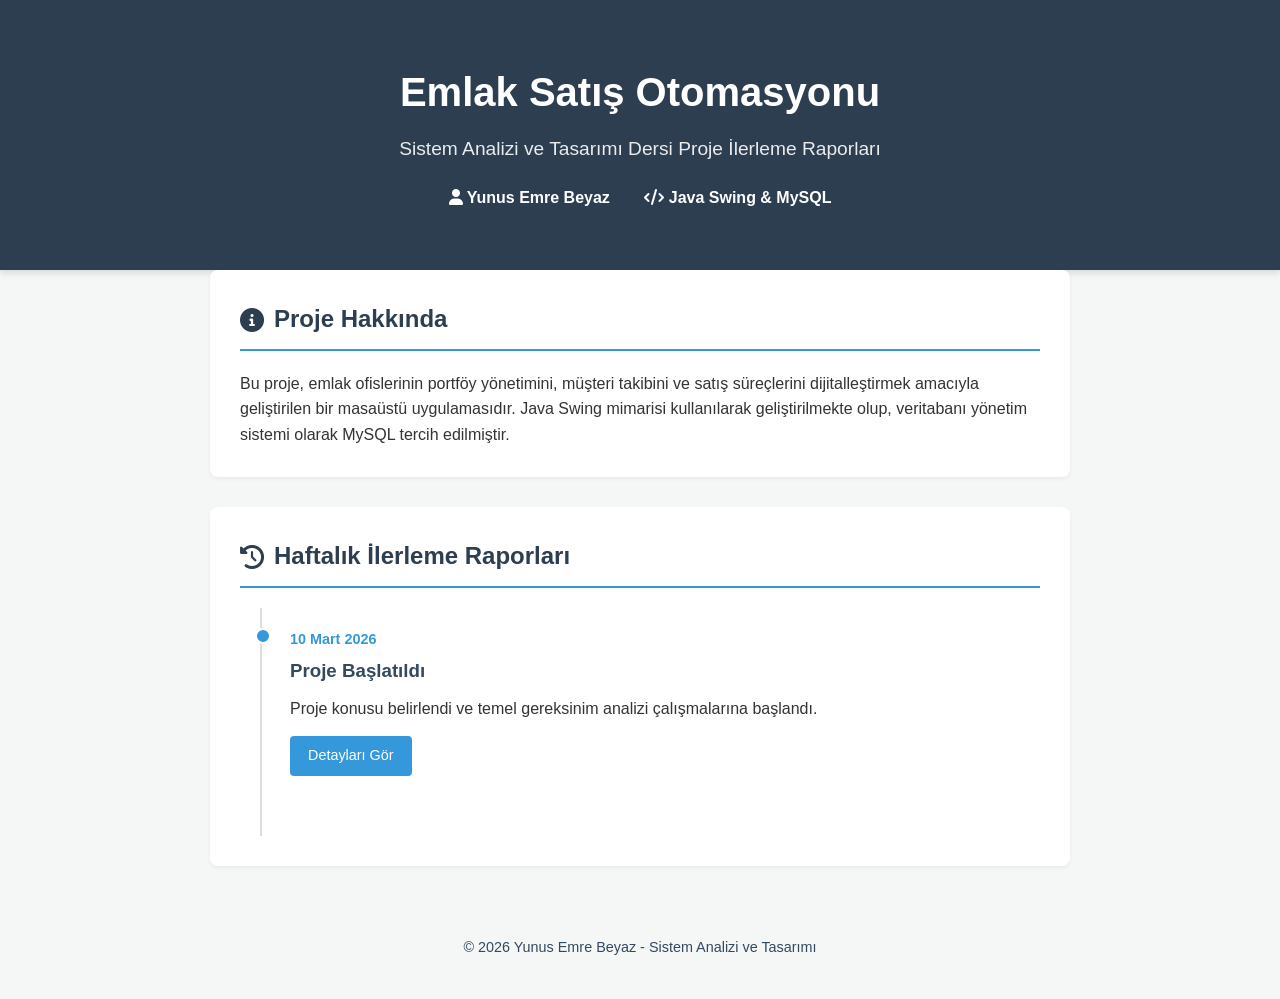
==== index.html @ 3cbbf018 "Add files via upload" ====
<!DOCTYPE html>
<html lang="tr">
<head>
    <meta charset="UTF-8">
    <meta name="viewport" content="width=device-width, initial-scale=1.0">
    <title>Yunus Emre Beyaz | Emlak Satış Otomasyonu Proje Günlüğü</title>
    <link rel="stylesheet" href="style.css">
    <link rel="stylesheet" href="https://cdnjs.cloudflare.com/ajax/libs/font-awesome/6.0.0/css/all.min.css">
</head>
<body>
    <header>
        <div class="container">
            <h1>Emlak Satış Otomasyonu</h1>
            <p class="subtitle">Sistem Analizi ve Tasarımı Dersi Proje İlerleme Raporları</p>
            <div class="student-info">
                <span><i class="fas fa-user"></i> Yunus Emre Beyaz</span>
                <span><i class="fas fa-code"></i> Java Swing & MySQL</span>
            </div>
        </div>
    </header>

    <main class="container">
        <section id="project-description">
            <h2><i class="fas fa-info-circle"></i> Proje Hakkında</h2>
            <p>Bu proje, emlak ofislerinin portföy yönetimini, müşteri takibini ve satış süreçlerini dijitalleştirmek amacıyla geliştirilen bir masaüstü uygulamasıdır. Java Swing mimarisi kullanılarak geliştirilmekte olup, veritabanı yönetim sistemi olarak MySQL tercih edilmiştir.</p>
        </section>

        <section id="reports-timeline">
            <h2><i class="fas fa-history"></i> Haftalık İlerleme Raporları</h2>
            <div class="timeline" id="report-list">
                <!-- Raporlar buraya eklenecek -->
                <div class="timeline-item">
                    <div class="timeline-date">10 Mart 2026</div>
                    <div class="timeline-content">
                        <h3>Proje Başlatıldı</h3>
                        <p>Proje konusu belirlendi ve temel gereksinim analizi çalışmalarına başlandı.</p>
                        <a href="reports/hafta-1.html" class="btn">Detayları Gör</a>
                    </div>
                </div>
            </div>
        </section>
    </main>

    <footer>
        <div class="container">
            <p>&copy; 2026 Yunus Emre Beyaz - Sistem Analizi ve Tasarımı</p>
        </div>
    </footer>
</body>
</html>
---- style.css ----
:root {
    --primary-color: #2c3e50;
    --secondary-color: #34495e;
    --accent-color: #3498db;
    --text-color: #333;
    --bg-color: #f4f7f6;
    --white: #ffffff;
    --border-color: #ddd;
}

* {
    margin: 0;
    padding: 0;
    box-sizing: border-box;
}

body {
    font-family: 'Segoe UI', Tahoma, Geneva, Verdana, sans-serif;
    background-color: var(--bg-color);
    color: var(--text-color);
    line-height: 1.6;
}

.container {
    max-width: 900px;
    margin: 0 auto;
    padding: 0 20px;
}

header {
    background: var(--primary-color);
    color: var(--white);
    padding: 60px 0;
    text-align: center;
    box-shadow: 0 4px 6px rgba(0,0,0,0.1);
}

header h1 {
    font-size: 2.5rem;
    margin-bottom: 10px;
}

.subtitle {
    font-size: 1.2rem;
    opacity: 0.9;
    margin-bottom: 20px;
}

.student-info {
    font-weight: bold;
}

.student-info span {
    margin: 0 15px;
    font-size: 1rem;
}

main {
    padding: 40px 0;
}

section {
    background: var(--white);
    padding: 30px;
    margin-bottom: 30px;
    border-radius: 8px;
    box-shadow: 0 2px 4px rgba(0,0,0,0.05);
}

h2 {
    color: var(--primary-color);
    border-bottom: 2px solid var(--accent-color);
    padding-bottom: 10px;
    margin-bottom: 20px;
    display: flex;
    align-items: center;
    gap: 10px;
}

/* Timeline Style */
.timeline {
    position: relative;
    padding: 20px 0;
}

.timeline::before {
    content: '';
    position: absolute;
    left: 20px;
    top: 0;
    bottom: 0;
    width: 2px;
    background: var(--border-color);
}

.timeline-item {
    position: relative;
    padding-left: 50px;
    margin-bottom: 40px;
}

.timeline-item::after {
    content: '';
    position: absolute;
    left: 15px;
    top: 0;
    width: 12px;
    height: 12px;
    border-radius: 50%;
    background: var(--accent-color);
    border: 2px solid var(--white);
}

.timeline-date {
    font-weight: bold;
    color: var(--accent-color);
    margin-bottom: 5px;
    font-size: 0.9rem;
}

.timeline-content h3 {
    margin-bottom: 10px;
    color: var(--secondary-color);
}

.btn {
    display: inline-block;
    background: var(--accent-color);
    color: var(--white);
    padding: 8px 18px;
    text-decoration: none;
    border-radius: 4px;
    margin-top: 15px;
    font-size: 0.9rem;
    transition: background 0.3s ease;
}

.btn:hover {
    background: #2980b9;
}

footer {
    text-align: center;
    padding: 40px 0;
    color: var(--secondary-color);
    font-size: 0.9rem;
}

/* Report Detail Styles */
.back-link {
    margin-bottom: 20px;
    display: inline-block;
}

article h1 {
    color: var(--primary-color);
    margin-bottom: 20px;
}

.report-meta {
    margin-bottom: 30px;
    color: #666;
    font-style: italic;
}
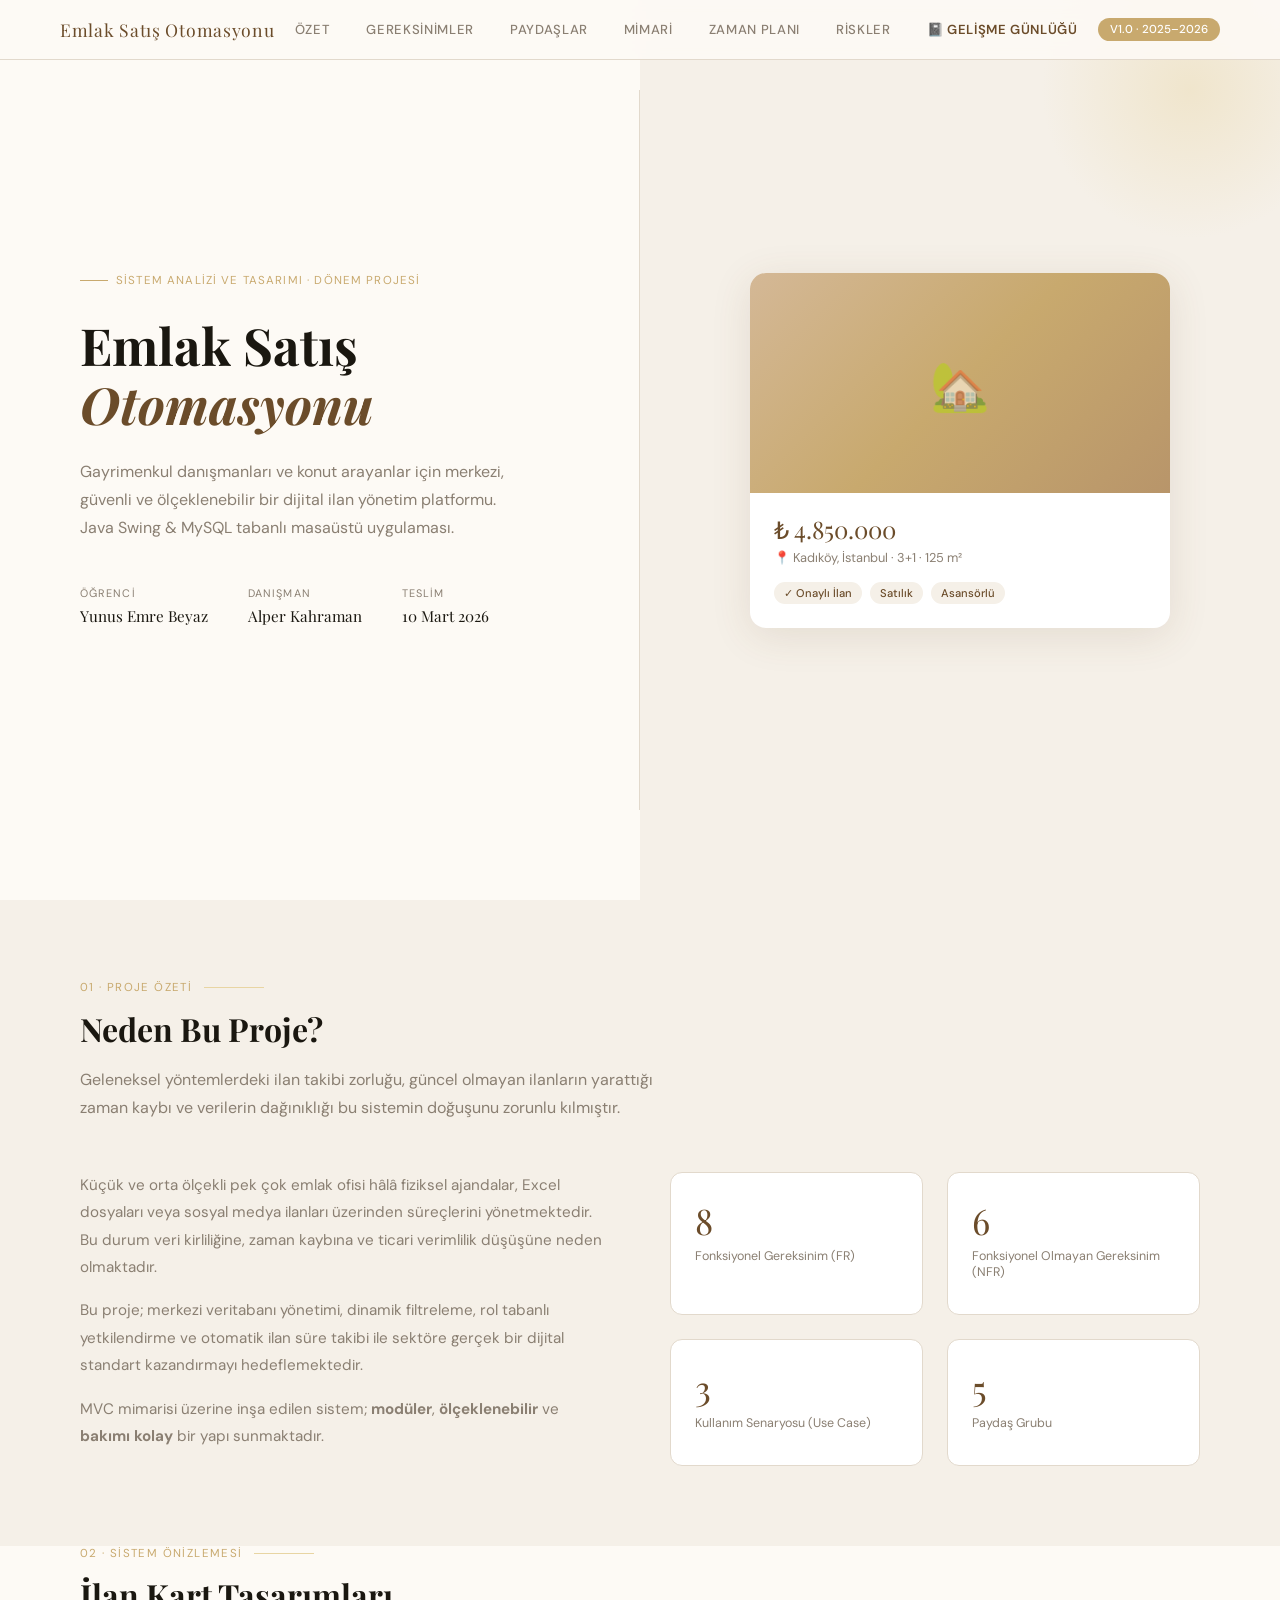
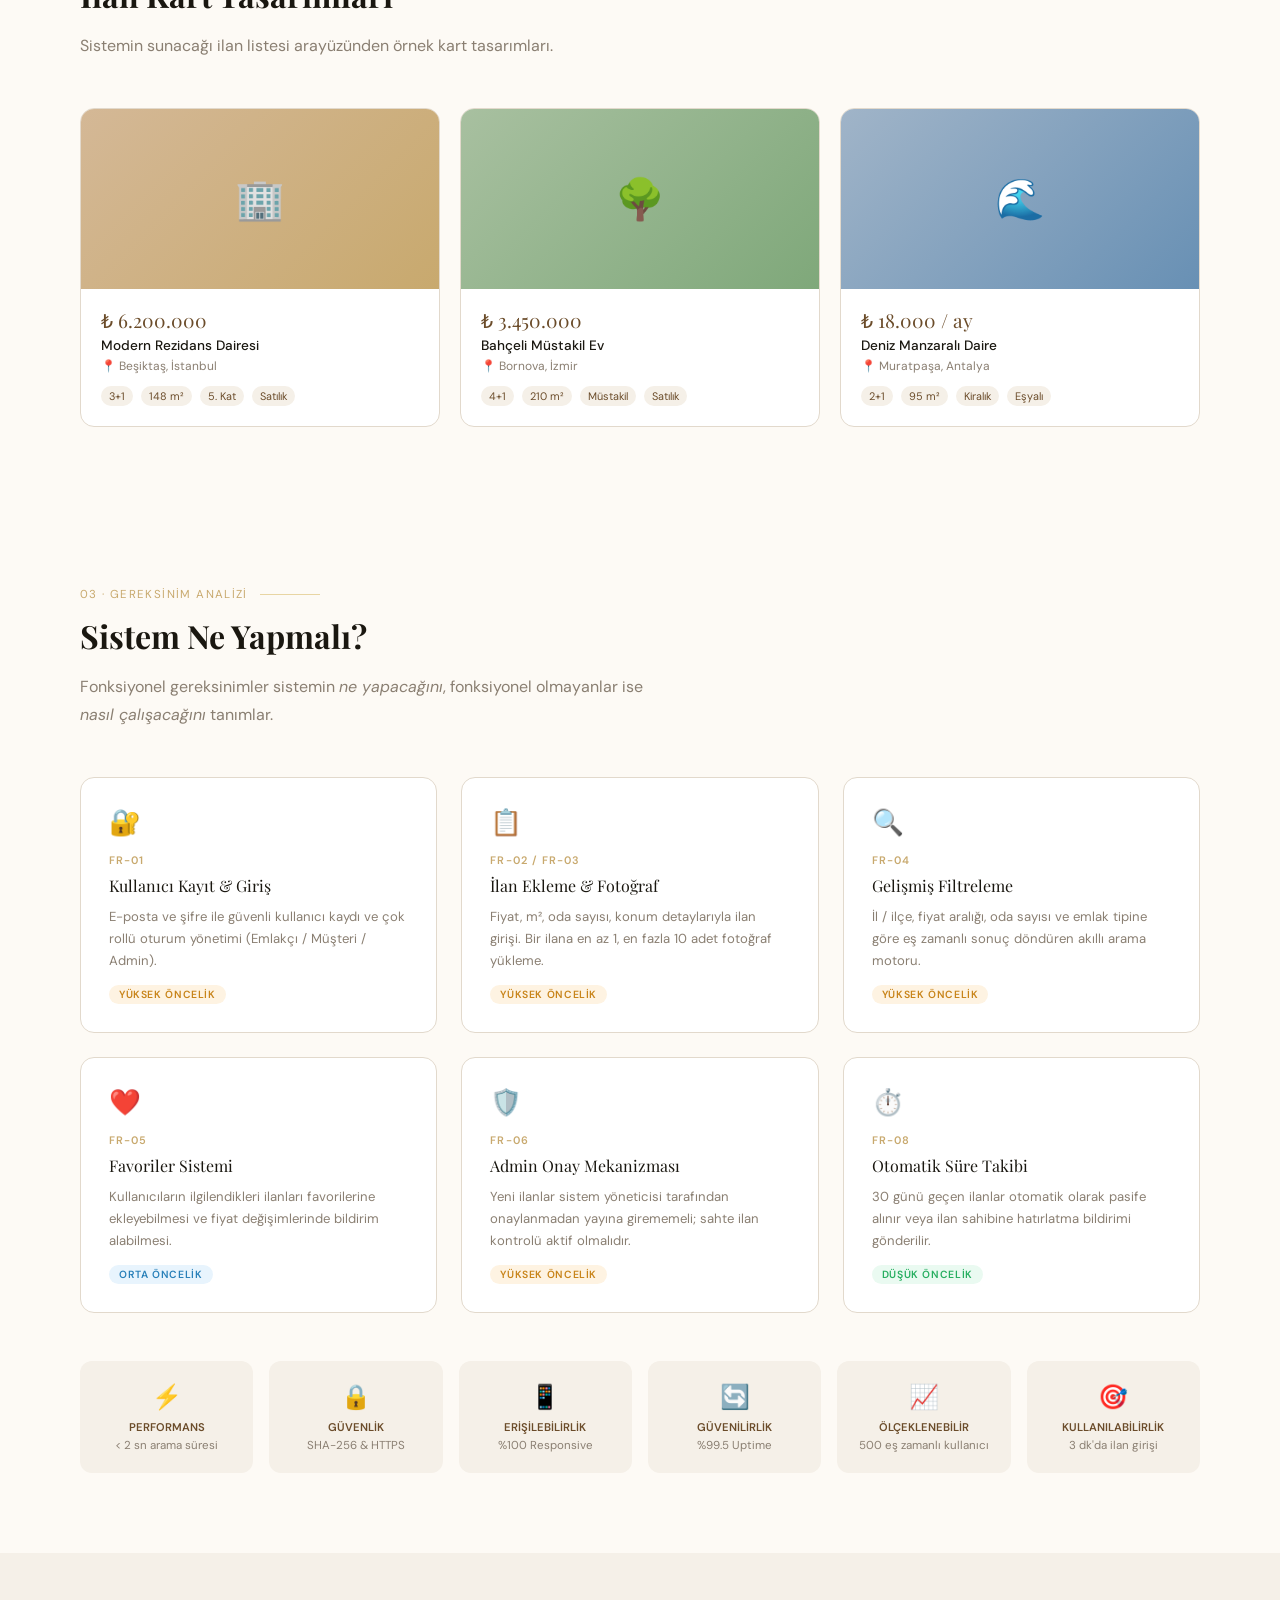
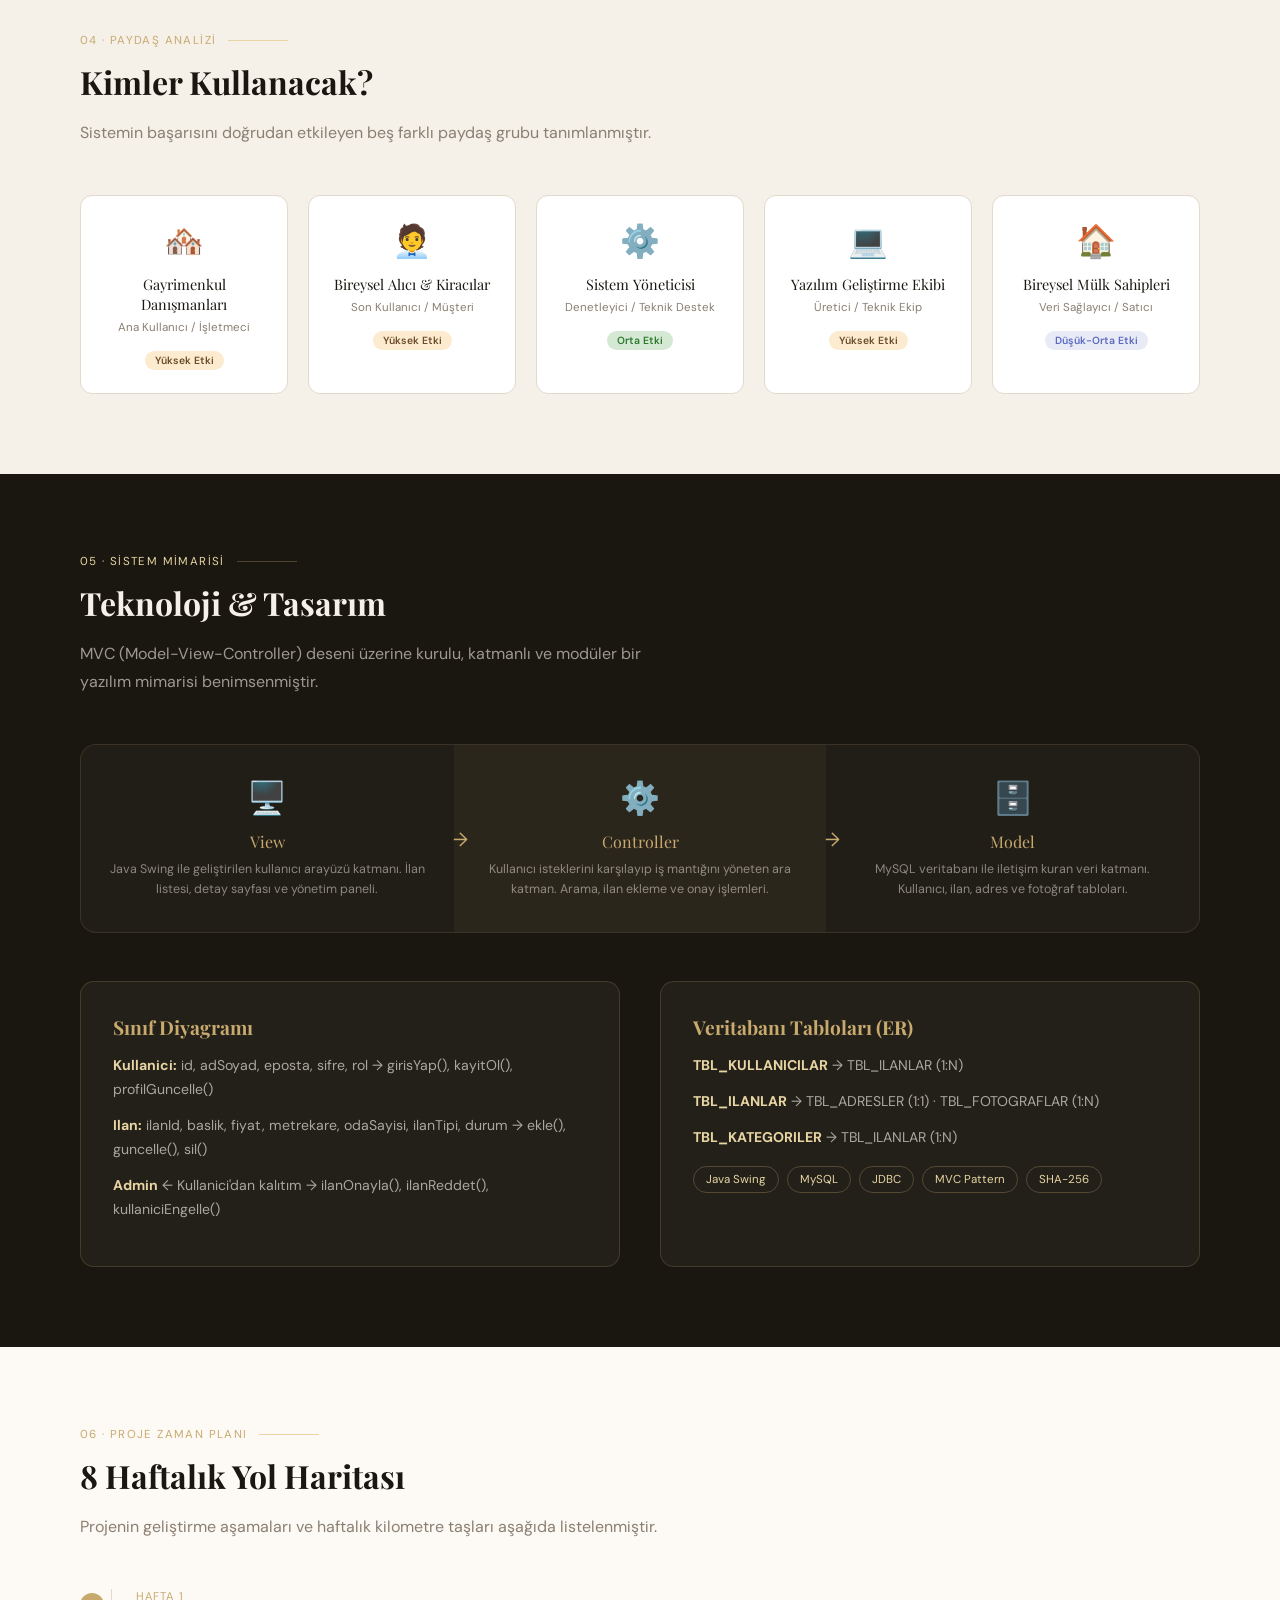
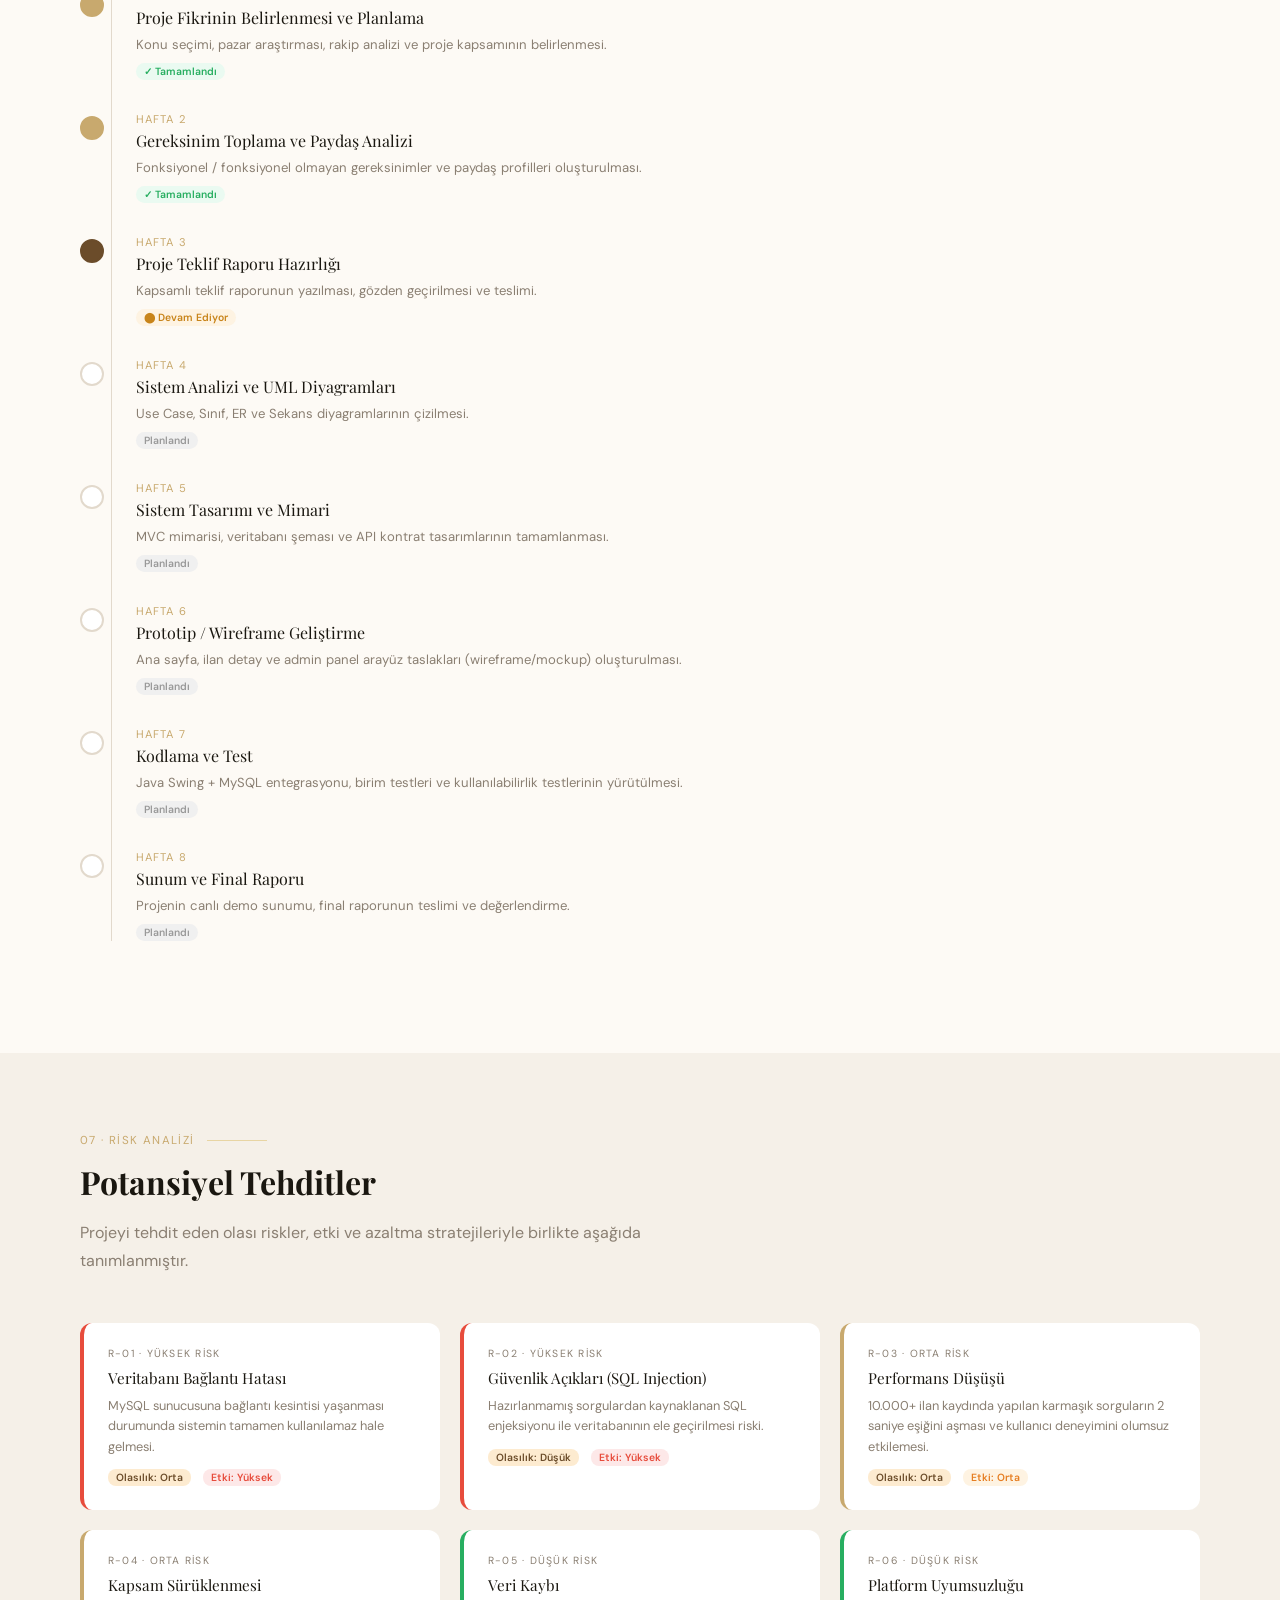
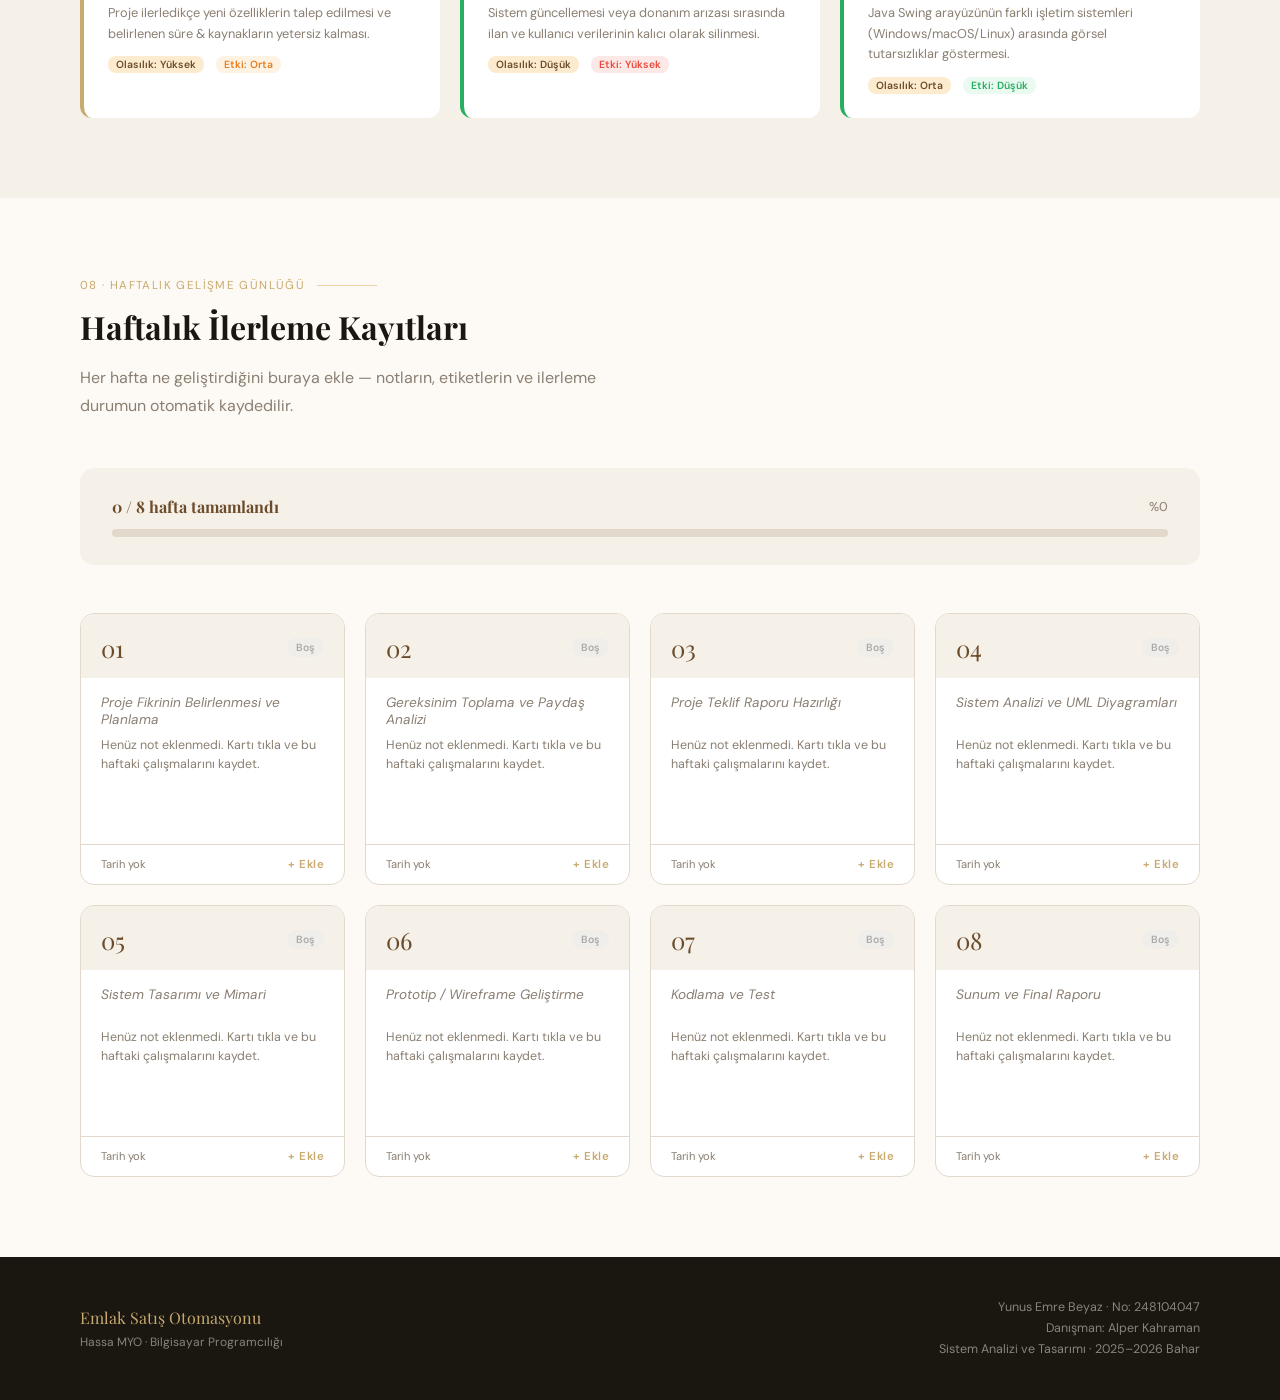
==== commit 21cc14cf: "Add files via upload" ====
--- a/index.html
+++ b/index.html
@@ -1,50 +1,1233 @@
-<!DOCTYPE html>
-<html lang="tr">
-<head>
-    <meta charset="UTF-8">
-    <meta name="viewport" content="width=device-width, initial-scale=1.0">
-    <title>Yunus Emre Beyaz | Emlak Satış Otomasyonu Proje Günlüğü</title>
-    <link rel="stylesheet" href="style.css">
-    <link rel="stylesheet" href="https://cdnjs.cloudflare.com/ajax/libs/font-awesome/6.0.0/css/all.min.css">
-</head>
-<body>
-    <header>
-        <div class="container">
-            <h1>Emlak Satış Otomasyonu</h1>
-            <p class="subtitle">Sistem Analizi ve Tasarımı Dersi Proje İlerleme Raporları</p>
-            <div class="student-info">
-                <span><i class="fas fa-user"></i> Yunus Emre Beyaz</span>
-                <span><i class="fas fa-code"></i> Java Swing & MySQL</span>
-            </div>
-        </div>
-    </header>
-
-    <main class="container">
-        <section id="project-description">
-            <h2><i class="fas fa-info-circle"></i> Proje Hakkında</h2>
-            <p>Bu proje, emlak ofislerinin portföy yönetimini, müşteri takibini ve satış süreçlerini dijitalleştirmek amacıyla geliştirilen bir masaüstü uygulamasıdır. Java Swing mimarisi kullanılarak geliştirilmekte olup, veritabanı yönetim sistemi olarak MySQL tercih edilmiştir.</p>
-        </section>
-
-        <section id="reports-timeline">
-            <h2><i class="fas fa-history"></i> Haftalık İlerleme Raporları</h2>
-            <div class="timeline" id="report-list">
-                <!-- Raporlar buraya eklenecek -->
-                <div class="timeline-item">
-                    <div class="timeline-date">10 Mart 2026</div>
-                    <div class="timeline-content">
-                        <h3>Proje Başlatıldı</h3>
-                        <p>Proje konusu belirlendi ve temel gereksinim analizi çalışmalarına başlandı.</p>
-                        <a href="reports/hafta-1.html" class="btn">Detayları Gör</a>
-                    </div>
-                </div>
-            </div>
-        </section>
-    </main>
-
-    <footer>
-        <div class="container">
-            <p>&copy; 2026 Yunus Emre Beyaz - Sistem Analizi ve Tasarımı</p>
-        </div>
-    </footer>
-</body>
-</html>
+<!DOCTYPE html>
+<html lang="tr">
+<head>
+  <meta charset="UTF-8">
+  <meta name="viewport" content="width=device-width, initial-scale=1.0">
+  <title>Emlak Satış Otomasyonu — Yunus Emre Beyaz</title>
+  <link href="https://fonts.googleapis.com/css2?family=Playfair+Display:wght@400;600;700&family=DM+Sans:wght@300;400;500&display=swap" rel="stylesheet">
+  <style>
+    :root {
+      --cream: #f5f0e8;
+      --warm-white: #fdfaf5;
+      --dark: #1a1710;
+      --brown: #6b4c2a;
+      --gold: #c8a96e;
+      --gold-light: #e8d5a3;
+      --muted: #8a7f72;
+      --card-bg: #ffffff;
+      --border: #e2d9cc;
+    }
+
+    * { margin: 0; padding: 0; box-sizing: border-box; }
+
+    html { scroll-behavior: smooth; }
+
+    body {
+      font-family: 'DM Sans', sans-serif;
+      background: var(--warm-white);
+      color: var(--dark);
+      overflow-x: hidden;
+    }
+
+    /* ── NAV ── */
+    nav {
+      position: fixed; top: 0; left: 0; right: 0; z-index: 100;
+      display: flex; align-items: center; justify-content: space-between;
+      padding: 18px 60px;
+      background: rgba(253,250,245,0.88);
+      backdrop-filter: blur(12px);
+      border-bottom: 1px solid var(--border);
+    }
+    .nav-brand { font-family: 'Playfair Display', serif; font-size: 1.1rem; color: var(--brown); letter-spacing: 0.04em; }
+    .nav-links { display: flex; gap: 36px; }
+    .nav-links a { text-decoration: none; font-size: 0.82rem; font-weight: 500; color: var(--muted); letter-spacing: 0.05em; text-transform: uppercase; transition: color 0.25s; }
+    .nav-links a:hover { color: var(--brown); }
+    .nav-links a.nav-active { color: var(--brown); }
+    .nav-badge { font-size: 0.72rem; background: var(--gold); color: #fff; padding: 4px 12px; border-radius: 20px; font-weight: 500; }
+
+    /* ── HERO ── */
+    .hero {
+      min-height: 100vh;
+      display: grid;
+      grid-template-columns: 1fr 1fr;
+      padding-top: 80px;
+    }
+    .hero-left {
+      display: flex; flex-direction: column; justify-content: center;
+      padding: 80px 60px 80px 80px;
+      position: relative;
+    }
+    .hero-left::after {
+      content: '';
+      position: absolute; right: 0; top: 10%; bottom: 10%;
+      width: 1px; background: var(--border);
+    }
+    .hero-tag {
+      display: inline-flex; align-items: center; gap: 8px;
+      font-size: 0.72rem; text-transform: uppercase; letter-spacing: 0.1em;
+      color: var(--gold); margin-bottom: 28px;
+    }
+    .hero-tag::before { content: ''; width: 28px; height: 1px; background: var(--gold); }
+    .hero-title {
+      font-family: 'Playfair Display', serif;
+      font-size: clamp(2.4rem, 4vw, 3.6rem);
+      font-weight: 700; line-height: 1.15;
+      color: var(--dark); margin-bottom: 24px;
+    }
+    .hero-title em { font-style: italic; color: var(--brown); }
+    .hero-desc { font-size: 1rem; line-height: 1.75; color: var(--muted); max-width: 440px; margin-bottom: 44px; }
+    .hero-meta { display: flex; gap: 40px; }
+    .meta-item label { font-size: 0.68rem; text-transform: uppercase; letter-spacing: 0.1em; color: var(--muted); display: block; margin-bottom: 6px; }
+    .meta-item span { font-family: 'Playfair Display', serif; font-size: 0.95rem; color: var(--dark); }
+
+    .hero-right {
+      background: var(--cream);
+      display: flex; flex-direction: column; justify-content: center; align-items: center;
+      padding: 60px;
+      position: relative;
+      overflow: hidden;
+    }
+    .hero-right::before {
+      content: '';
+      position: absolute; top: -60px; right: -60px;
+      width: 300px; height: 300px;
+      border-radius: 50%;
+      background: radial-gradient(circle, var(--gold-light) 0%, transparent 70%);
+      opacity: 0.4;
+    }
+
+    .hero-visual {
+      width: 100%; max-width: 420px;
+      background: var(--card-bg);
+      border-radius: 16px;
+      box-shadow: 0 8px 40px rgba(107,76,42,0.12);
+      overflow: hidden;
+      position: relative;
+    }
+    .visual-img {
+      width: 100%; height: 220px;
+      object-fit: cover;
+      display: block;
+    }
+    .visual-img-placeholder {
+      width: 100%; height: 220px;
+      background: linear-gradient(135deg, #d4b896 0%, #c8a96e 50%, #b8956a 100%);
+      display: flex; align-items: center; justify-content: center;
+      font-family: 'Playfair Display', serif;
+      font-size: 3rem; color: rgba(255,255,255,0.6);
+    }
+    .visual-body { padding: 20px 24px 24px; }
+    .visual-price { font-family: 'Playfair Display', serif; font-size: 1.5rem; color: var(--brown); margin-bottom: 4px; }
+    .visual-addr { font-size: 0.8rem; color: var(--muted); margin-bottom: 16px; }
+    .visual-tags { display: flex; gap: 8px; }
+    .vtag { font-size: 0.7rem; padding: 4px 10px; border-radius: 20px; background: var(--cream); color: var(--brown); font-weight: 500; }
+
+    /* ── SECTION LAYOUT ── */
+    section { padding: 80px 80px; }
+    .section-label {
+      font-size: 0.72rem; text-transform: uppercase; letter-spacing: 0.12em;
+      color: var(--gold); margin-bottom: 12px;
+      display: flex; align-items: center; gap: 12px;
+    }
+    .section-label::after { content: ''; flex: 1; max-width: 60px; height: 1px; background: var(--gold-light); }
+    .section-title { font-family: 'Playfair Display', serif; font-size: clamp(1.6rem, 2.5vw, 2.2rem); color: var(--dark); margin-bottom: 16px; }
+    .section-desc { color: var(--muted); line-height: 1.75; max-width: 580px; }
+
+    /* ── ABOUT / ÖZET ── */
+    #ozet { background: var(--cream); }
+    .ozet-grid { display: grid; grid-template-columns: 1fr 1fr; gap: 60px; margin-top: 50px; }
+    .ozet-text p { color: var(--muted); line-height: 1.8; font-size: 0.95rem; margin-bottom: 16px; }
+    .ozet-stats { display: grid; grid-template-columns: 1fr 1fr; gap: 24px; }
+    .stat-card {
+      background: var(--card-bg); border-radius: 12px; padding: 24px;
+      border: 1px solid var(--border);
+      transition: transform 0.25s, box-shadow 0.25s;
+    }
+    .stat-card:hover { transform: translateY(-3px); box-shadow: 0 10px 30px rgba(107,76,42,0.08); }
+    .stat-num { font-family: 'Playfair Display', serif; font-size: 2.2rem; color: var(--brown); margin-bottom: 4px; }
+    .stat-label { font-size: 0.78rem; color: var(--muted); }
+
+    /* ── GEREKSINIMLER ── */
+    #gereksinimler { background: var(--warm-white); }
+    .req-grid { display: grid; grid-template-columns: repeat(3, 1fr); gap: 24px; margin-top: 48px; }
+    .req-card {
+      border: 1px solid var(--border); border-radius: 14px; padding: 28px;
+      background: var(--card-bg);
+      transition: all 0.3s;
+      position: relative; overflow: hidden;
+    }
+    .req-card::before {
+      content: '';
+      position: absolute; top: 0; left: 0; right: 0; height: 3px;
+      background: linear-gradient(90deg, var(--gold), var(--gold-light));
+      transform: scaleX(0); transform-origin: left;
+      transition: transform 0.3s;
+    }
+    .req-card:hover::before { transform: scaleX(1); }
+    .req-card:hover { box-shadow: 0 12px 36px rgba(107,76,42,0.1); transform: translateY(-2px); }
+    .req-icon { font-size: 1.6rem; margin-bottom: 14px; }
+    .req-code { font-size: 0.68rem; color: var(--gold); letter-spacing: 0.1em; text-transform: uppercase; margin-bottom: 8px; font-weight: 600; }
+    .req-title { font-family: 'Playfair Display', serif; font-size: 1rem; color: var(--dark); margin-bottom: 10px; }
+    .req-desc { font-size: 0.82rem; color: var(--muted); line-height: 1.65; }
+    .req-priority {
+      display: inline-block; margin-top: 14px;
+      font-size: 0.65rem; padding: 3px 10px; border-radius: 20px;
+      font-weight: 600; text-transform: uppercase; letter-spacing: 0.06em;
+    }
+    .p-high { background: #fef3e2; color: #c8841a; }
+    .p-mid { background: #e8f4fd; color: #2980b9; }
+    .p-low { background: #eafaf1; color: #27ae60; }
+
+    /* ── PAYDAŞLAR ── */
+    #paydas { background: var(--cream); }
+    .paydas-grid { display: grid; grid-template-columns: repeat(5, 1fr); gap: 20px; margin-top: 48px; }
+    .paydas-card {
+      background: var(--card-bg); border-radius: 12px; padding: 24px 20px;
+      text-align: center; border: 1px solid var(--border);
+      transition: all 0.3s;
+    }
+    .paydas-card:hover { transform: translateY(-4px); box-shadow: 0 16px 40px rgba(107,76,42,0.1); }
+    .paydas-icon { font-size: 2rem; margin-bottom: 12px; display: block; }
+    .paydas-name { font-family: 'Playfair Display', serif; font-size: 0.9rem; color: var(--dark); margin-bottom: 6px; }
+    .paydas-role { font-size: 0.72rem; color: var(--muted); margin-bottom: 12px; line-height: 1.4; }
+    .etki { font-size: 0.65rem; font-weight: 600; padding: 3px 10px; border-radius: 12px; }
+    .etki-high { background: #fdebd0; color: var(--brown); }
+    .etki-mid { background: #d5e8d4; color: #2d7a2d; }
+    .etki-low { background: #e8eaf6; color: #5c6bc0; }
+
+    /* ── MİMARİ ── */
+    #mimari { background: var(--dark); color: var(--cream); }
+    #mimari .section-title { color: var(--cream); }
+    #mimari .section-desc { color: rgba(245,240,232,0.6); }
+    #mimari .section-label { color: var(--gold-light); }
+    #mimari .section-label::after { background: rgba(200,169,110,0.3); }
+
+    .arch-grid { display: grid; grid-template-columns: 1fr 1fr; gap: 40px; margin-top: 48px; }
+    .arch-card {
+      border: 1px solid rgba(200,169,110,0.2); border-radius: 14px; padding: 32px;
+      background: rgba(255,255,255,0.04);
+      transition: background 0.3s;
+    }
+    .arch-card:hover { background: rgba(200,169,110,0.06); }
+    .arch-card h3 { font-family: 'Playfair Display', serif; font-size: 1.2rem; color: var(--gold); margin-bottom: 14px; }
+    .arch-card p { color: rgba(245,240,232,0.65); font-size: 0.88rem; line-height: 1.7; margin-bottom: 12px; }
+    .tech-pills { display: flex; flex-wrap: wrap; gap: 8px; margin-top: 16px; }
+    .tech-pill { font-size: 0.72rem; padding: 5px 12px; border-radius: 20px; border: 1px solid rgba(200,169,110,0.3); color: var(--gold-light); }
+
+    .mvc-diagram {
+      margin-top: 48px; display: flex; align-items: stretch; gap: 0;
+      background: rgba(255,255,255,0.03); border-radius: 16px;
+      border: 1px solid rgba(200,169,110,0.15); overflow: hidden;
+    }
+    .mvc-layer { flex: 1; padding: 32px 24px; text-align: center; position: relative; }
+    .mvc-layer:not(:last-child)::after {
+      content: '→';
+      position: absolute; right: -14px; top: 50%; transform: translateY(-50%);
+      color: var(--gold); font-size: 1.2rem; z-index: 2;
+    }
+    .mvc-layer:nth-child(2) { background: rgba(200,169,110,0.06); }
+    .mvc-emoji { font-size: 2rem; margin-bottom: 12px; }
+    .mvc-name { font-family: 'Playfair Display', serif; font-size: 1rem; color: var(--gold); margin-bottom: 8px; }
+    .mvc-desc { font-size: 0.78rem; color: rgba(245,240,232,0.5); line-height: 1.6; }
+
+    /* ── ZAMAN PLANI ── */
+    #plan { background: var(--warm-white); }
+    .timeline-wrap { margin-top: 48px; position: relative; }
+    .timeline-wrap::before {
+      content: ''; position: absolute; left: 31px; top: 0; bottom: 0;
+      width: 1px; background: var(--border);
+    }
+    .tl-item { display: flex; gap: 32px; margin-bottom: 32px; align-items: flex-start; }
+    .tl-dot {
+      width: 24px; height: 24px; border-radius: 50%;
+      background: var(--card-bg); border: 2px solid var(--border);
+      flex-shrink: 0; margin-top: 4px; position: relative;
+      display: flex; align-items: center; justify-content: center;
+      transition: all 0.3s; cursor: default;
+    }
+    .tl-dot.done { background: var(--gold); border-color: var(--gold); }
+    .tl-dot.active { background: var(--brown); border-color: var(--brown); animation: pulse 2s infinite; }
+    @keyframes pulse { 0%,100% { box-shadow: 0 0 0 0 rgba(107,76,42,0.4); } 50% { box-shadow: 0 0 0 8px rgba(107,76,42,0); } }
+    .tl-content { flex: 1; }
+    .tl-week { font-size: 0.7rem; text-transform: uppercase; letter-spacing: 0.1em; color: var(--gold); margin-bottom: 4px; }
+    .tl-title { font-family: 'Playfair Display', serif; font-size: 1rem; color: var(--dark); margin-bottom: 6px; }
+    .tl-desc { font-size: 0.82rem; color: var(--muted); line-height: 1.6; }
+    .tl-badge { display: inline-block; font-size: 0.65rem; padding: 2px 8px; border-radius: 10px; margin-top: 8px; font-weight: 600; }
+    .badge-done { background: #eafaf1; color: #27ae60; }
+    .badge-active { background: #fef3e2; color: #c8841a; }
+    .badge-todo { background: #f0f0f0; color: #999; }
+
+    /* ── RİSK ── */
+    #risk { background: var(--cream); }
+    .risk-grid { display: grid; grid-template-columns: repeat(3, 1fr); gap: 20px; margin-top: 48px; }
+    .risk-card {
+      background: var(--card-bg); border-radius: 12px; padding: 24px;
+      border-left: 4px solid var(--border); transition: all 0.3s;
+    }
+    .risk-card.high { border-left-color: #e74c3c; }
+    .risk-card.mid { border-left-color: var(--gold); }
+    .risk-card.low { border-left-color: #27ae60; }
+    .risk-card:hover { box-shadow: 0 8px 24px rgba(0,0,0,0.07); transform: translateX(3px); }
+    .risk-id { font-size: 0.65rem; text-transform: uppercase; letter-spacing: 0.12em; color: var(--muted); margin-bottom: 8px; }
+    .risk-title { font-family: 'Playfair Display', serif; font-size: 0.95rem; color: var(--dark); margin-bottom: 8px; }
+    .risk-desc { font-size: 0.8rem; color: var(--muted); line-height: 1.6; margin-bottom: 12px; }
+    .risk-meta { display: flex; gap: 12px; }
+    .risk-tag { font-size: 0.65rem; padding: 2px 8px; border-radius: 8px; font-weight: 600; }
+    .risk-olasil { background: #fdebd0; color: var(--brown); }
+    .risk-etki-h { background: #fde8e8; color: #e74c3c; }
+    .risk-etki-m { background: #fef3e2; color: #e67e22; }
+    .risk-etki-l { background: #eafaf1; color: #27ae60; }
+
+    /* ── FOOTER ── */
+    footer {
+      background: var(--dark); color: rgba(245,240,232,0.5);
+      padding: 40px 80px; display: flex; justify-content: space-between; align-items: center;
+    }
+    .footer-brand { font-family: 'Playfair Display', serif; font-size: 1rem; color: var(--gold); }
+    .footer-info { font-size: 0.78rem; text-align: right; line-height: 1.7; }
+
+    /* ── SCROLL ANIMATION ── */
+    .fade-in { opacity: 0; transform: translateY(24px); transition: opacity 0.6s ease, transform 0.6s ease; }
+    .fade-in.visible { opacity: 1; transform: translateY(0); }
+
+    /* ── PROPERTY CARDS (decorative) ── */
+    .prop-gallery { display: grid; grid-template-columns: repeat(3, 1fr); gap: 20px; margin-top: 48px; }
+    .prop-card {
+      border-radius: 14px; overflow: hidden; border: 1px solid var(--border);
+      background: var(--card-bg); transition: all 0.3s;
+    }
+    .prop-card:hover { transform: translateY(-6px); box-shadow: 0 20px 50px rgba(107,76,42,0.13); }
+    .prop-img {
+      height: 180px; width: 100%;
+      object-fit: cover; display: block;
+    }
+    .prop-img-placeholder {
+      height: 180px;
+      display: flex; align-items: center; justify-content: center;
+      font-size: 2.5rem;
+    }
+    .prop-body { padding: 18px 20px 20px; }
+    .prop-price { font-family: 'Playfair Display', serif; font-size: 1.2rem; color: var(--brown); margin-bottom: 4px; }
+    .prop-title { font-size: 0.85rem; color: var(--dark); font-weight: 500; margin-bottom: 4px; }
+    .prop-addr { font-size: 0.75rem; color: var(--muted); margin-bottom: 12px; }
+    .prop-features { display: flex; gap: 8px; flex-wrap: wrap; }
+    .pf { font-size: 0.68rem; padding: 3px 8px; background: var(--cream); color: var(--brown); border-radius: 10px; }
+
+    /* ── HAFTALIK GELİŞME GÜNLÜĞÜ ── */
+    #gunluk { background: var(--warm-white); }
+
+    /* Modal overlay */
+    .modal-overlay {
+      display: none; position: fixed; inset: 0; z-index: 200;
+      background: rgba(26,23,16,0.55); backdrop-filter: blur(4px);
+      align-items: center; justify-content: center;
+    }
+    .modal-overlay.open { display: flex; }
+    .modal {
+      background: var(--card-bg); border-radius: 20px; width: 90%; max-width: 560px;
+      max-height: 90vh; overflow-y: auto;
+      box-shadow: 0 32px 80px rgba(26,23,16,0.25);
+      animation: modalIn 0.3s cubic-bezier(0.34,1.56,0.64,1);
+    }
+    @keyframes modalIn { from { transform: scale(0.92) translateY(20px); opacity:0; } to { transform: scale(1) translateY(0); opacity:1; } }
+    .modal-head {
+      padding: 28px 32px 20px;
+      border-bottom: 1px solid var(--border);
+      display: flex; justify-content: space-between; align-items: flex-start;
+    }
+    .modal-head h3 { font-family: 'Playfair Display', serif; font-size: 1.2rem; color: var(--dark); }
+    .modal-head p { font-size: 0.78rem; color: var(--muted); margin-top: 4px; }
+    .modal-close {
+      background: none; border: none; cursor: pointer;
+      font-size: 1.3rem; color: var(--muted); line-height: 1;
+      padding: 2px 6px; border-radius: 6px; transition: background 0.2s;
+    }
+    .modal-close:hover { background: var(--cream); color: var(--dark); }
+    .modal-body { padding: 24px 32px 32px; }
+    .form-group { margin-bottom: 20px; }
+    .form-group label {
+      display: block; font-size: 0.72rem; text-transform: uppercase;
+      letter-spacing: 0.08em; color: var(--brown); font-weight: 600; margin-bottom: 7px;
+    }
+    .form-group input, .form-group textarea, .form-group select {
+      width: 100%; padding: 10px 14px;
+      border: 1px solid var(--border); border-radius: 10px;
+      font-family: 'DM Sans', sans-serif; font-size: 0.9rem; color: var(--dark);
+      background: var(--warm-white);
+      transition: border-color 0.2s, box-shadow 0.2s;
+      resize: vertical;
+    }
+    .form-group input:focus, .form-group textarea:focus, .form-group select:focus {
+      outline: none; border-color: var(--gold);
+      box-shadow: 0 0 0 3px rgba(200,169,110,0.15);
+    }
+    .form-group textarea { min-height: 90px; }
+    .form-row { display: grid; grid-template-columns: 1fr 1fr; gap: 16px; }
+    .tag-input-wrap { display: flex; flex-wrap: wrap; gap: 6px; padding: 8px 10px; border: 1px solid var(--border); border-radius: 10px; background: var(--warm-white); min-height: 44px; cursor: text; }
+    .tag-input-wrap:focus-within { border-color: var(--gold); box-shadow: 0 0 0 3px rgba(200,169,110,0.15); }
+    .tag-chip { display: flex; align-items: center; gap: 5px; background: var(--cream); color: var(--brown); font-size: 0.72rem; padding: 3px 10px; border-radius: 20px; font-weight: 500; }
+    .tag-chip button { background:none; border:none; cursor:pointer; color:var(--muted); font-size:0.85rem; line-height:1; padding:0 0 0 2px; }
+    .tag-chip button:hover { color: #e74c3c; }
+    .tag-bare-input { border:none; outline:none; font-family:'DM Sans',sans-serif; font-size:0.85rem; background:transparent; color:var(--dark); min-width:80px; flex:1; }
+    .tag-hint { font-size:0.7rem; color:var(--muted); margin-top:5px; }
+    .btn-save {
+      width: 100%; padding: 13px;
+      background: var(--brown); color: #fff; border: none; border-radius: 12px;
+      font-family: 'DM Sans', sans-serif; font-size: 0.9rem; font-weight: 600;
+      cursor: pointer; letter-spacing: 0.04em;
+      transition: background 0.2s, transform 0.15s;
+    }
+    .btn-save:hover { background: #573d21; transform: translateY(-1px); }
+    .btn-save:active { transform: translateY(0); }
+
+    /* Weeks grid */
+    .weeks-grid { display: grid; grid-template-columns: repeat(4, 1fr); gap: 20px; margin-top: 48px; }
+    .week-card {
+      border: 1px solid var(--border); border-radius: 14px; overflow: hidden;
+      background: var(--card-bg); cursor: pointer;
+      transition: all 0.3s; position: relative;
+    }
+    .week-card:hover { transform: translateY(-4px); box-shadow: 0 16px 40px rgba(107,76,42,0.1); }
+    .week-card.has-entry { border-color: var(--gold-light); }
+    .week-card.has-entry::before {
+      content: ''; position: absolute; top: 0; left: 0; right: 0; height: 3px;
+      background: linear-gradient(90deg, var(--gold), var(--gold-light));
+    }
+    .week-card-head {
+      padding: 18px 20px 14px;
+      background: var(--cream);
+      display: flex; justify-content: space-between; align-items: center;
+    }
+    .week-num { font-family: 'Playfair Display', serif; font-size: 1.5rem; color: var(--brown); }
+    .week-status { font-size: 0.65rem; padding: 3px 9px; border-radius: 12px; font-weight: 600; }
+    .ws-done { background: #eafaf1; color: #27ae60; }
+    .ws-active { background: #fef3e2; color: #c8841a; }
+    .ws-empty { background: #f0eeeb; color: #aaa; }
+    .week-card-body { padding: 16px 20px 20px; }
+    .week-title { font-size: 0.85rem; font-weight: 600; color: var(--dark); margin-bottom: 6px; min-height: 36px; }
+    .week-title.placeholder { color: var(--muted); font-weight: 400; font-style: italic; }
+    .week-snippet { font-size: 0.78rem; color: var(--muted); line-height: 1.55; display: -webkit-box; -webkit-line-clamp: 3; -webkit-box-orient: vertical; overflow: hidden; min-height: 54px; }
+    .week-tags { display: flex; flex-wrap: wrap; gap: 5px; margin-top: 12px; min-height: 22px; }
+    .week-tag { font-size: 0.65rem; padding: 2px 8px; border-radius: 10px; background: var(--cream); color: var(--brown); }
+    .week-footer { padding: 12px 20px; border-top: 1px solid var(--border); display: flex; justify-content: space-between; align-items: center; }
+    .week-date { font-size: 0.7rem; color: var(--muted); }
+    .week-edit-btn { font-size: 0.72rem; color: var(--gold); font-weight: 600; letter-spacing: 0.04em; }
+
+    /* Detail modal */
+    .detail-modal {
+      background: var(--card-bg); border-radius: 20px; width: 90%; max-width: 620px;
+      max-height: 88vh; overflow-y: auto;
+      box-shadow: 0 32px 80px rgba(26,23,16,0.25);
+      animation: modalIn 0.3s cubic-bezier(0.34,1.56,0.64,1);
+    }
+    .detail-banner {
+      height: 8px;
+      background: linear-gradient(90deg, var(--gold), var(--gold-light), var(--brown));
+    }
+    .detail-content { padding: 28px 32px 36px; }
+    .detail-week-label { font-size: 0.7rem; text-transform: uppercase; letter-spacing: 0.12em; color: var(--gold); margin-bottom: 8px; }
+    .detail-title { font-family: 'Playfair Display', serif; font-size: 1.5rem; color: var(--dark); margin-bottom: 16px; }
+    .detail-meta { display: flex; gap: 20px; margin-bottom: 24px; padding-bottom: 20px; border-bottom: 1px solid var(--border); }
+    .detail-meta-item { font-size: 0.78rem; color: var(--muted); }
+    .detail-meta-item strong { display: block; font-size: 0.68rem; text-transform: uppercase; letter-spacing: 0.08em; color: var(--brown); margin-bottom: 3px; }
+    .detail-section { margin-bottom: 20px; }
+    .detail-section h4 { font-size: 0.72rem; text-transform: uppercase; letter-spacing: 0.1em; color: var(--brown); margin-bottom: 10px; }
+    .detail-text { font-size: 0.9rem; color: var(--dark); line-height: 1.75; white-space: pre-wrap; }
+    .detail-tags { display: flex; flex-wrap: wrap; gap: 7px; }
+    .detail-tag { font-size: 0.75rem; padding: 4px 12px; border-radius: 20px; background: var(--cream); color: var(--brown); border: 1px solid var(--border); }
+    .detail-actions { display: flex; gap: 12px; margin-top: 28px; padding-top: 20px; border-top: 1px solid var(--border); }
+    .btn-edit-entry {
+      flex: 1; padding: 11px; border: 2px solid var(--brown); background: none;
+      color: var(--brown); border-radius: 10px; font-family: 'DM Sans', sans-serif;
+      font-size: 0.88rem; font-weight: 600; cursor: pointer; transition: all 0.2s;
+    }
+    .btn-edit-entry:hover { background: var(--brown); color: #fff; }
+    .btn-delete-entry {
+      padding: 11px 18px; border: 1px solid #fde8e8; background: none;
+      color: #e74c3c; border-radius: 10px; font-family: 'DM Sans', sans-serif;
+      font-size: 0.82rem; cursor: pointer; transition: all 0.2s;
+    }
+    .btn-delete-entry:hover { background: #fde8e8; }
+
+    /* Progress bar */
+    .progress-wrap { margin-top: 48px; background: var(--cream); border-radius: 14px; padding: 28px 32px; }
+    .progress-label { display: flex; justify-content: space-between; align-items: center; margin-bottom: 12px; }
+    .progress-label span { font-size: 0.8rem; color: var(--muted); }
+    .progress-label strong { font-family: 'Playfair Display', serif; font-size: 1rem; color: var(--brown); }
+    .progress-track { height: 8px; background: var(--border); border-radius: 10px; overflow: hidden; }
+    .progress-fill { height: 100%; background: linear-gradient(90deg, var(--brown), var(--gold)); border-radius: 10px; transition: width 0.6s ease; }
+
+    @media (max-width: 900px) {
+      .weeks-grid { grid-template-columns: 1fr 1fr; }
+      .form-row { grid-template-columns: 1fr; }
+      nav { padding: 16px 24px; }
+      .nav-links { display: none; }
+      .hero { grid-template-columns: 1fr; }
+      .hero-right { display: none; }
+      section { padding: 60px 24px; }
+      .req-grid { grid-template-columns: 1fr; }
+      .paydas-grid { grid-template-columns: repeat(2, 1fr); }
+      .arch-grid { grid-template-columns: 1fr; }
+      footer { flex-direction: column; gap: 16px; text-align: center; padding: 32px 24px; }
+      .ozet-grid { grid-template-columns: 1fr; }
+      .prop-gallery { grid-template-columns: 1fr 1fr; }
+      .risk-grid { grid-template-columns: 1fr; }
+    }
+  </style>
+</head>
+<body>
+
+<!-- NAV -->
+<nav>
+  <div class="nav-brand">Emlak Satış Otomasyonu</div>
+  <div class="nav-links">
+    <a href="#ozet">Özet</a>
+    <a href="#gereksinimler">Gereksinimler</a>
+    <a href="#paydas">Paydaşlar</a>
+    <a href="#mimari">Mimari</a>
+    <a href="#plan">Zaman Planı</a>
+    <a href="#risk">Riskler</a>
+    <a href="#gunluk" style="color:var(--brown);font-weight:600;">📓 Gelişme Günlüğü</a>
+  </div>
+  <span class="nav-badge">V1.0 · 2025–2026</span>
+</nav>
+
+<!-- HERO -->
+<section class="hero" style="padding:0;">
+  <div class="hero-left fade-in">
+    <div class="hero-tag">Sistem Analizi ve Tasarımı · Dönem Projesi</div>
+    <h1 class="hero-title">
+      Emlak Satış<br><em>Otomasyonu</em>
+    </h1>
+    <p class="hero-desc">
+      Gayrimenkul danışmanları ve konut arayanlar için merkezi, güvenli ve ölçeklenebilir bir dijital ilan yönetim platformu. Java Swing & MySQL tabanlı masaüstü uygulaması.
+    </p>
+    <div class="hero-meta">
+      <div class="meta-item">
+        <label>Öğrenci</label>
+        <span>Yunus Emre Beyaz</span>
+      </div>
+      <div class="meta-item">
+        <label>Danışman</label>
+        <span>Alper Kahraman</span>
+      </div>
+      <div class="meta-item">
+        <label>Teslim</label>
+        <span>10 Mart 2026</span>
+      </div>
+    </div>
+  </div>
+  <div class="hero-right">
+    <div class="hero-visual fade-in">
+      <div class="visual-img-placeholder">🏡</div>
+      <div class="visual-body">
+        <div class="visual-price">₺ 4.850.000</div>
+        <div class="visual-addr">📍 Kadıköy, İstanbul · 3+1 · 125 m²</div>
+        <div class="visual-tags">
+          <span class="vtag">✓ Onaylı İlan</span>
+          <span class="vtag">Satılık</span>
+          <span class="vtag">Asansörlü</span>
+        </div>
+      </div>
+    </div>
+  </div>
+</section>
+
+<!-- ÖZET -->
+<section id="ozet">
+  <div class="section-label">01 · Proje Özeti</div>
+  <h2 class="section-title">Neden Bu Proje?</h2>
+  <p class="section-desc">Geleneksel yöntemlerdeki ilan takibi zorluğu, güncel olmayan ilanların yarattığı zaman kaybı ve verilerin dağınıklığı bu sistemin doğuşunu zorunlu kılmıştır.</p>
+
+  <div class="ozet-grid">
+    <div class="ozet-text fade-in">
+      <p>Küçük ve orta ölçekli pek çok emlak ofisi hâlâ fiziksel ajandalar, Excel dosyaları veya sosyal medya ilanları üzerinden süreçlerini yönetmektedir. Bu durum veri kirliliğine, zaman kaybına ve ticari verimlilik düşüşüne neden olmaktadır.</p>
+      <p>Bu proje; merkezi veritabanı yönetimi, dinamik filtreleme, rol tabanlı yetkilendirme ve otomatik ilan süre takibi ile sektöre gerçek bir dijital standart kazandırmayı hedeflemektedir.</p>
+      <p>MVC mimarisi üzerine inşa edilen sistem; <strong>modüler</strong>, <strong>ölçeklenebilir</strong> ve <strong>bakımı kolay</strong> bir yapı sunmaktadır.</p>
+    </div>
+    <div class="ozet-stats fade-in">
+      <div class="stat-card">
+        <div class="stat-num">8</div>
+        <div class="stat-label">Fonksiyonel Gereksinim (FR)</div>
+      </div>
+      <div class="stat-card">
+        <div class="stat-num">6</div>
+        <div class="stat-label">Fonksiyonel Olmayan Gereksinim (NFR)</div>
+      </div>
+      <div class="stat-card">
+        <div class="stat-num">3</div>
+        <div class="stat-label">Kullanım Senaryosu (Use Case)</div>
+      </div>
+      <div class="stat-card">
+        <div class="stat-num">5</div>
+        <div class="stat-label">Paydaş Grubu</div>
+      </div>
+    </div>
+  </div>
+</section>
+
+<!-- DEMO PROPERTIES -->
+<section id="demo" style="background:var(--warm-white); padding: 0 80px 80px;">
+  <div class="section-label">02 · Sistem Önizlemesi</div>
+  <h2 class="section-title">İlan Kart Tasarımları</h2>
+  <p class="section-desc">Sistemin sunacağı ilan listesi arayüzünden örnek kart tasarımları.</p>
+  <div class="prop-gallery">
+    <div class="prop-card fade-in">
+      <div class="prop-img-placeholder" style="background: linear-gradient(135deg,#d4b896,#c8a96e);">🏢</div>
+      <div class="prop-body">
+        <div class="prop-price">₺ 6.200.000</div>
+        <div class="prop-title">Modern Rezidans Dairesi</div>
+        <div class="prop-addr">📍 Beşiktaş, İstanbul</div>
+        <div class="prop-features">
+          <span class="pf">3+1</span><span class="pf">148 m²</span><span class="pf">5. Kat</span><span class="pf">Satılık</span>
+        </div>
+      </div>
+    </div>
+    <div class="prop-card fade-in">
+      <div class="prop-img-placeholder" style="background: linear-gradient(135deg,#a8c0a0,#7fa87a);">🌳</div>
+      <div class="prop-body">
+        <div class="prop-price">₺ 3.450.000</div>
+        <div class="prop-title">Bahçeli Müstakil Ev</div>
+        <div class="prop-addr">📍 Bornova, İzmir</div>
+        <div class="prop-features">
+          <span class="pf">4+1</span><span class="pf">210 m²</span><span class="pf">Müstakil</span><span class="pf">Satılık</span>
+        </div>
+      </div>
+    </div>
+    <div class="prop-card fade-in">
+      <div class="prop-img-placeholder" style="background: linear-gradient(135deg,#a0b4c8,#6890b4);">🌊</div>
+      <div class="prop-body">
+        <div class="prop-price">₺ 18.000 / ay</div>
+        <div class="prop-title">Deniz Manzaralı Daire</div>
+        <div class="prop-addr">📍 Muratpaşa, Antalya</div>
+        <div class="prop-features">
+          <span class="pf">2+1</span><span class="pf">95 m²</span><span class="pf">Kiralık</span><span class="pf">Eşyalı</span>
+        </div>
+      </div>
+    </div>
+  </div>
+</section>
+
+<!-- GEREKSİNİMLER -->
+<section id="gereksinimler">
+  <div class="section-label">03 · Gereksinim Analizi</div>
+  <h2 class="section-title">Sistem Ne Yapmalı?</h2>
+  <p class="section-desc">Fonksiyonel gereksinimler sistemin <em>ne yapacağını</em>, fonksiyonel olmayanlar ise <em>nasıl çalışacağını</em> tanımlar.</p>
+  <div class="req-grid">
+    <div class="req-card fade-in">
+      <div class="req-icon">🔐</div>
+      <div class="req-code">FR-01</div>
+      <div class="req-title">Kullanıcı Kayıt & Giriş</div>
+      <div class="req-desc">E-posta ve şifre ile güvenli kullanıcı kaydı ve çok rollü oturum yönetimi (Emlakçı / Müşteri / Admin).</div>
+      <span class="req-priority p-high">Yüksek Öncelik</span>
+    </div>
+    <div class="req-card fade-in">
+      <div class="req-icon">📋</div>
+      <div class="req-code">FR-02 / FR-03</div>
+      <div class="req-title">İlan Ekleme & Fotoğraf</div>
+      <div class="req-desc">Fiyat, m², oda sayısı, konum detaylarıyla ilan girişi. Bir ilana en az 1, en fazla 10 adet fotoğraf yükleme.</div>
+      <span class="req-priority p-high">Yüksek Öncelik</span>
+    </div>
+    <div class="req-card fade-in">
+      <div class="req-icon">🔍</div>
+      <div class="req-code">FR-04</div>
+      <div class="req-title">Gelişmiş Filtreleme</div>
+      <div class="req-desc">İl / ilçe, fiyat aralığı, oda sayısı ve emlak tipine göre eş zamanlı sonuç döndüren akıllı arama motoru.</div>
+      <span class="req-priority p-high">Yüksek Öncelik</span>
+    </div>
+    <div class="req-card fade-in">
+      <div class="req-icon">❤️</div>
+      <div class="req-code">FR-05</div>
+      <div class="req-title">Favoriler Sistemi</div>
+      <div class="req-desc">Kullanıcıların ilgilendikleri ilanları favorilerine ekleyebilmesi ve fiyat değişimlerinde bildirim alabilmesi.</div>
+      <span class="req-priority p-mid">Orta Öncelik</span>
+    </div>
+    <div class="req-card fade-in">
+      <div class="req-icon">🛡️</div>
+      <div class="req-code">FR-06</div>
+      <div class="req-title">Admin Onay Mekanizması</div>
+      <div class="req-desc">Yeni ilanlar sistem yöneticisi tarafından onaylanmadan yayına girememeli; sahte ilan kontrolü aktif olmalıdır.</div>
+      <span class="req-priority p-high">Yüksek Öncelik</span>
+    </div>
+    <div class="req-card fade-in">
+      <div class="req-icon">⏱️</div>
+      <div class="req-code">FR-08</div>
+      <div class="req-title">Otomatik Süre Takibi</div>
+      <div class="req-desc">30 günü geçen ilanlar otomatik olarak pasife alınır veya ilan sahibine hatırlatma bildirimi gönderilir.</div>
+      <span class="req-priority p-low">Düşük Öncelik</span>
+    </div>
+  </div>
+
+  <!-- NFR ÖZET -->
+  <div style="margin-top:48px; display:grid; grid-template-columns:repeat(6,1fr); gap:16px;">
+    <div style="text-align:center; padding:20px 12px; background:var(--cream); border-radius:12px;" class="fade-in">
+      <div style="font-size:1.5rem;margin-bottom:8px;">⚡</div>
+      <div style="font-size:0.7rem;font-weight:600;color:var(--brown);margin-bottom:4px;">PERFORMANS</div>
+      <div style="font-size:0.72rem;color:var(--muted);">&lt; 2 sn arama süresi</div>
+    </div>
+    <div style="text-align:center; padding:20px 12px; background:var(--cream); border-radius:12px;" class="fade-in">
+      <div style="font-size:1.5rem;margin-bottom:8px;">🔒</div>
+      <div style="font-size:0.7rem;font-weight:600;color:var(--brown);margin-bottom:4px;">GÜVENLİK</div>
+      <div style="font-size:0.72rem;color:var(--muted);">SHA-256 & HTTPS</div>
+    </div>
+    <div style="text-align:center; padding:20px 12px; background:var(--cream); border-radius:12px;" class="fade-in">
+      <div style="font-size:1.5rem;margin-bottom:8px;">📱</div>
+      <div style="font-size:0.7rem;font-weight:600;color:var(--brown);margin-bottom:4px;">ERİŞİLEBİLİRLİK</div>
+      <div style="font-size:0.72rem;color:var(--muted);">%100 Responsive</div>
+    </div>
+    <div style="text-align:center; padding:20px 12px; background:var(--cream); border-radius:12px;" class="fade-in">
+      <div style="font-size:1.5rem;margin-bottom:8px;">🔄</div>
+      <div style="font-size:0.7rem;font-weight:600;color:var(--brown);margin-bottom:4px;">GÜVENİLİRLİK</div>
+      <div style="font-size:0.72rem;color:var(--muted);">%99.5 Uptime</div>
+    </div>
+    <div style="text-align:center; padding:20px 12px; background:var(--cream); border-radius:12px;" class="fade-in">
+      <div style="font-size:1.5rem;margin-bottom:8px;">📈</div>
+      <div style="font-size:0.7rem;font-weight:600;color:var(--brown);margin-bottom:4px;">ÖLÇEKLENEBİLİR</div>
+      <div style="font-size:0.72rem;color:var(--muted);">500 eş zamanlı kullanıcı</div>
+    </div>
+    <div style="text-align:center; padding:20px 12px; background:var(--cream); border-radius:12px;" class="fade-in">
+      <div style="font-size:1.5rem;margin-bottom:8px;">🎯</div>
+      <div style="font-size:0.7rem;font-weight:600;color:var(--brown);margin-bottom:4px;">KULLANILABİLİRLİK</div>
+      <div style="font-size:0.72rem;color:var(--muted);">3 dk'da ilan girişi</div>
+    </div>
+  </div>
+</section>
+
+<!-- PAYDAŞLAR -->
+<section id="paydas">
+  <div class="section-label">04 · Paydaş Analizi</div>
+  <h2 class="section-title">Kimler Kullanacak?</h2>
+  <p class="section-desc">Sistemin başarısını doğrudan etkileyen beş farklı paydaş grubu tanımlanmıştır.</p>
+  <div class="paydas-grid">
+    <div class="paydas-card fade-in">
+      <span class="paydas-icon">🏘️</span>
+      <div class="paydas-name">Gayrimenkul Danışmanları</div>
+      <div class="paydas-role">Ana Kullanıcı / İşletmeci</div>
+      <span class="etki etki-high">Yüksek Etki</span>
+    </div>
+    <div class="paydas-card fade-in">
+      <span class="paydas-icon">🧑‍💼</span>
+      <div class="paydas-name">Bireysel Alıcı & Kiracılar</div>
+      <div class="paydas-role">Son Kullanıcı / Müşteri</div>
+      <span class="etki etki-high">Yüksek Etki</span>
+    </div>
+    <div class="paydas-card fade-in">
+      <span class="paydas-icon">⚙️</span>
+      <div class="paydas-name">Sistem Yöneticisi</div>
+      <div class="paydas-role">Denetleyici / Teknik Destek</div>
+      <span class="etki etki-mid">Orta Etki</span>
+    </div>
+    <div class="paydas-card fade-in">
+      <span class="paydas-icon">💻</span>
+      <div class="paydas-name">Yazılım Geliştirme Ekibi</div>
+      <div class="paydas-role">Üretici / Teknik Ekip</div>
+      <span class="etki etki-high">Yüksek Etki</span>
+    </div>
+    <div class="paydas-card fade-in">
+      <span class="paydas-icon">🏠</span>
+      <div class="paydas-name">Bireysel Mülk Sahipleri</div>
+      <div class="paydas-role">Veri Sağlayıcı / Satıcı</div>
+      <span class="etki etki-low">Düşük-Orta Etki</span>
+    </div>
+  </div>
+</section>
+
+<!-- MİMARİ -->
+<section id="mimari">
+  <div class="section-label">05 · Sistem Mimarisi</div>
+  <h2 class="section-title">Teknoloji & Tasarım</h2>
+  <p class="section-desc">MVC (Model-View-Controller) deseni üzerine kurulu, katmanlı ve modüler bir yazılım mimarisi benimsenmiştir.</p>
+
+  <div class="mvc-diagram fade-in">
+    <div class="mvc-layer">
+      <div class="mvc-emoji">🖥️</div>
+      <div class="mvc-name">View</div>
+      <div class="mvc-desc">Java Swing ile geliştirilen kullanıcı arayüzü katmanı. İlan listesi, detay sayfası ve yönetim paneli.</div>
+    </div>
+    <div class="mvc-layer">
+      <div class="mvc-emoji">⚙️</div>
+      <div class="mvc-name">Controller</div>
+      <div class="mvc-desc">Kullanıcı isteklerini karşılayıp iş mantığını yöneten ara katman. Arama, ilan ekleme ve onay işlemleri.</div>
+    </div>
+    <div class="mvc-layer">
+      <div class="mvc-emoji">🗄️</div>
+      <div class="mvc-name">Model</div>
+      <div class="mvc-desc">MySQL veritabanı ile iletişim kuran veri katmanı. Kullanıcı, ilan, adres ve fotoğraf tabloları.</div>
+    </div>
+  </div>
+
+  <div class="arch-grid">
+    <div class="arch-card fade-in">
+      <h3>Sınıf Diyagramı</h3>
+      <p><strong style="color:var(--gold-light);">Kullanici:</strong> id, adSoyad, eposta, sifre, rol → girisYap(), kayitOl(), profilGuncelle()</p>
+      <p><strong style="color:var(--gold-light);">Ilan:</strong> ilanId, baslik, fiyat, metrekare, odaSayisi, ilanTipi, durum → ekle(), guncelle(), sil()</p>
+      <p><strong style="color:var(--gold-light);">Admin</strong> ← Kullanici'dan kalıtım → ilanOnayla(), ilanReddet(), kullaniciEngelle()</p>
+    </div>
+    <div class="arch-card fade-in">
+      <h3>Veritabanı Tabloları (ER)</h3>
+      <p><strong style="color:var(--gold-light);">TBL_KULLANICILAR</strong> → TBL_ILANLAR (1:N)</p>
+      <p><strong style="color:var(--gold-light);">TBL_ILANLAR</strong> → TBL_ADRESLER (1:1) · TBL_FOTOGRAFLAR (1:N)</p>
+      <p><strong style="color:var(--gold-light);">TBL_KATEGORILER</strong> → TBL_ILANLAR (1:N)</p>
+      <div class="tech-pills">
+        <span class="tech-pill">Java Swing</span>
+        <span class="tech-pill">MySQL</span>
+        <span class="tech-pill">JDBC</span>
+        <span class="tech-pill">MVC Pattern</span>
+        <span class="tech-pill">SHA-256</span>
+      </div>
+    </div>
+  </div>
+</section>
+
+<!-- ZAMAN PLANI -->
+<section id="plan">
+  <div class="section-label">06 · Proje Zaman Planı</div>
+  <h2 class="section-title">8 Haftalık Yol Haritası</h2>
+  <p class="section-desc">Projenin geliştirme aşamaları ve haftalık kilometre taşları aşağıda listelenmiştir.</p>
+
+  <div class="timeline-wrap">
+    <div class="tl-item fade-in">
+      <div class="tl-dot done"></div>
+      <div class="tl-content">
+        <div class="tl-week">Hafta 1</div>
+        <div class="tl-title">Proje Fikrinin Belirlenmesi ve Planlama</div>
+        <div class="tl-desc">Konu seçimi, pazar araştırması, rakip analizi ve proje kapsamının belirlenmesi.</div>
+        <span class="tl-badge badge-done">✓ Tamamlandı</span>
+      </div>
+    </div>
+    <div class="tl-item fade-in">
+      <div class="tl-dot done"></div>
+      <div class="tl-content">
+        <div class="tl-week">Hafta 2</div>
+        <div class="tl-title">Gereksinim Toplama ve Paydaş Analizi</div>
+        <div class="tl-desc">Fonksiyonel / fonksiyonel olmayan gereksinimler ve paydaş profilleri oluşturulması.</div>
+        <span class="tl-badge badge-done">✓ Tamamlandı</span>
+      </div>
+    </div>
+    <div class="tl-item fade-in">
+      <div class="tl-dot active"></div>
+      <div class="tl-content">
+        <div class="tl-week">Hafta 3</div>
+        <div class="tl-title">Proje Teklif Raporu Hazırlığı</div>
+        <div class="tl-desc">Kapsamlı teklif raporunun yazılması, gözden geçirilmesi ve teslimi.</div>
+        <span class="tl-badge badge-active">⬤ Devam Ediyor</span>
+      </div>
+    </div>
+    <div class="tl-item fade-in">
+      <div class="tl-dot"></div>
+      <div class="tl-content">
+        <div class="tl-week">Hafta 4</div>
+        <div class="tl-title">Sistem Analizi ve UML Diyagramları</div>
+        <div class="tl-desc">Use Case, Sınıf, ER ve Sekans diyagramlarının çizilmesi.</div>
+        <span class="tl-badge badge-todo">Planlandı</span>
+      </div>
+    </div>
+    <div class="tl-item fade-in">
+      <div class="tl-dot"></div>
+      <div class="tl-content">
+        <div class="tl-week">Hafta 5</div>
+        <div class="tl-title">Sistem Tasarımı ve Mimari</div>
+        <div class="tl-desc">MVC mimarisi, veritabanı şeması ve API kontrat tasarımlarının tamamlanması.</div>
+        <span class="tl-badge badge-todo">Planlandı</span>
+      </div>
+    </div>
+    <div class="tl-item fade-in">
+      <div class="tl-dot"></div>
+      <div class="tl-content">
+        <div class="tl-week">Hafta 6</div>
+        <div class="tl-title">Prototip / Wireframe Geliştirme</div>
+        <div class="tl-desc">Ana sayfa, ilan detay ve admin panel arayüz taslakları (wireframe/mockup) oluşturulması.</div>
+        <span class="tl-badge badge-todo">Planlandı</span>
+      </div>
+    </div>
+    <div class="tl-item fade-in">
+      <div class="tl-dot"></div>
+      <div class="tl-content">
+        <div class="tl-week">Hafta 7</div>
+        <div class="tl-title">Kodlama ve Test</div>
+        <div class="tl-desc">Java Swing + MySQL entegrasyonu, birim testleri ve kullanılabilirlik testlerinin yürütülmesi.</div>
+        <span class="tl-badge badge-todo">Planlandı</span>
+      </div>
+    </div>
+    <div class="tl-item fade-in">
+      <div class="tl-dot"></div>
+      <div class="tl-content">
+        <div class="tl-week">Hafta 8</div>
+        <div class="tl-title">Sunum ve Final Raporu</div>
+        <div class="tl-desc">Projenin canlı demo sunumu, final raporunun teslimi ve değerlendirme.</div>
+        <span class="tl-badge badge-todo">Planlandı</span>
+      </div>
+    </div>
+  </div>
+</section>
+
+<!-- RİSK -->
+<section id="risk">
+  <div class="section-label">07 · Risk Analizi</div>
+  <h2 class="section-title">Potansiyel Tehditler</h2>
+  <p class="section-desc">Projeyi tehdit eden olası riskler, etki ve azaltma stratejileriyle birlikte aşağıda tanımlanmıştır.</p>
+  <div class="risk-grid">
+    <div class="risk-card high fade-in">
+      <div class="risk-id">R-01 · Yüksek Risk</div>
+      <div class="risk-title">Veritabanı Bağlantı Hatası</div>
+      <div class="risk-desc">MySQL sunucusuna bağlantı kesintisi yaşanması durumunda sistemin tamamen kullanılamaz hale gelmesi.</div>
+      <div class="risk-meta">
+        <span class="risk-tag risk-olasil">Olasılık: Orta</span>
+        <span class="risk-tag risk-etki-h">Etki: Yüksek</span>
+      </div>
+    </div>
+    <div class="risk-card high fade-in">
+      <div class="risk-id">R-02 · Yüksek Risk</div>
+      <div class="risk-title">Güvenlik Açıkları (SQL Injection)</div>
+      <div class="risk-desc">Hazırlanmamış sorgulardan kaynaklanan SQL enjeksiyonu ile veritabanının ele geçirilmesi riski.</div>
+      <div class="risk-meta">
+        <span class="risk-tag risk-olasil">Olasılık: Düşük</span>
+        <span class="risk-tag risk-etki-h">Etki: Yüksek</span>
+      </div>
+    </div>
+    <div class="risk-card mid fade-in">
+      <div class="risk-id">R-03 · Orta Risk</div>
+      <div class="risk-title">Performans Düşüşü</div>
+      <div class="risk-desc">10.000+ ilan kaydında yapılan karmaşık sorguların 2 saniye eşiğini aşması ve kullanıcı deneyimini olumsuz etkilemesi.</div>
+      <div class="risk-meta">
+        <span class="risk-tag risk-olasil">Olasılık: Orta</span>
+        <span class="risk-tag risk-etki-m">Etki: Orta</span>
+      </div>
+    </div>
+    <div class="risk-card mid fade-in">
+      <div class="risk-id">R-04 · Orta Risk</div>
+      <div class="risk-title">Kapsam Sürüklenmesi</div>
+      <div class="risk-desc">Proje ilerledikçe yeni özelliklerin talep edilmesi ve belirlenen süre & kaynakların yetersiz kalması.</div>
+      <div class="risk-meta">
+        <span class="risk-tag risk-olasil">Olasılık: Yüksek</span>
+        <span class="risk-tag risk-etki-m">Etki: Orta</span>
+      </div>
+    </div>
+    <div class="risk-card low fade-in">
+      <div class="risk-id">R-05 · Düşük Risk</div>
+      <div class="risk-title">Veri Kaybı</div>
+      <div class="risk-desc">Sistem güncellemesi veya donanım arızası sırasında ilan ve kullanıcı verilerinin kalıcı olarak silinmesi.</div>
+      <div class="risk-meta">
+        <span class="risk-tag risk-olasil">Olasılık: Düşük</span>
+        <span class="risk-tag risk-etki-h">Etki: Yüksek</span>
+      </div>
+    </div>
+    <div class="risk-card low fade-in">
+      <div class="risk-id">R-06 · Düşük Risk</div>
+      <div class="risk-title">Platform Uyumsuzluğu</div>
+      <div class="risk-desc">Java Swing arayüzünün farklı işletim sistemleri (Windows/macOS/Linux) arasında görsel tutarsızlıklar göstermesi.</div>
+      <div class="risk-meta">
+        <span class="risk-tag risk-olasil">Olasılık: Orta</span>
+        <span class="risk-tag risk-etki-l">Etki: Düşük</span>
+      </div>
+    </div>
+  </div>
+</section>
+
+<!-- HAFTALIK GELİŞME GÜNLÜĞÜ -->
+<section id="gunluk">
+  <div class="section-label">08 · Haftalık Gelişme Günlüğü</div>
+  <h2 class="section-title">Haftalık İlerleme Kayıtları</h2>
+  <p class="section-desc">Her hafta ne geliştirdiğini buraya ekle — notların, etiketlerin ve ilerleme durumun otomatik kaydedilir.</p>
+
+  <!-- Progress bar -->
+  <div class="progress-wrap fade-in">
+    <div class="progress-label">
+      <strong id="progress-text">0 / 8 hafta tamamlandı</strong>
+      <span id="progress-pct">%0</span>
+    </div>
+    <div class="progress-track"><div class="progress-fill" id="progress-fill" style="width:0%"></div></div>
+  </div>
+
+  <!-- Weeks grid -->
+  <div class="weeks-grid" id="weeks-grid">
+    <!-- JS ile doldurulur -->
+  </div>
+</section>
+
+<!-- ENTRY MODAL (ekle/düzenle) -->
+<div class="modal-overlay" id="entry-modal">
+  <div class="modal">
+    <div class="modal-head">
+      <div>
+        <h3 id="modal-week-title">Hafta 1 · Gelişme Ekle</h3>
+        <p id="modal-week-sub">Bu haftaki çalışmalarını kaydet</p>
+      </div>
+      <button class="modal-close" onclick="closeEntryModal()">✕</button>
+    </div>
+    <div class="modal-body">
+      <div class="form-row">
+        <div class="form-group">
+          <label>Başlık</label>
+          <input type="text" id="f-title" placeholder="Örn: Veritabanı tasarımı tamamlandı">
+        </div>
+        <div class="form-group">
+          <label>Tarih</label>
+          <input type="date" id="f-date">
+        </div>
+      </div>
+      <div class="form-group">
+        <label>Bu Hafta Ne Yaptın?</label>
+        <textarea id="f-summary" rows="4" placeholder="Bu haftaki çalışmalarını, geliştirdiğin özellikleri ve öğrendiklerini yaz..."></textarea>
+      </div>
+      <div class="form-group">
+        <label>Karşılaşılan Zorluklar <span style="font-weight:400;text-transform:none;letter-spacing:0;color:var(--muted)">(isteğe bağlı)</span></label>
+        <textarea id="f-issues" rows="2" placeholder="Takıldığın noktalar, çözülemeyen sorunlar..."></textarea>
+      </div>
+      <div class="form-row">
+        <div class="form-group">
+          <label>Durum</label>
+          <select id="f-status">
+            <option value="done">✅ Tamamlandı</option>
+            <option value="active">🔄 Devam Ediyor</option>
+            <option value="empty">⏳ Henüz Başlanmadı</option>
+          </select>
+        </div>
+        <div class="form-group">
+          <label>Çıktı / Teslimat</label>
+          <input type="text" id="f-output" placeholder="Örn: ER Diyagramı.pdf">
+        </div>
+      </div>
+      <div class="form-group">
+        <label>Etiketler</label>
+        <div class="tag-input-wrap" id="tag-wrap" onclick="document.getElementById('tag-bare').focus()">
+          <input class="tag-bare-input" id="tag-bare" placeholder="Etiket yaz, Enter'a bas..." maxlength="30">
+        </div>
+        <div class="tag-hint">Virgül veya Enter ile ekle. Örn: Java, MySQL, UI Tasarımı</div>
+      </div>
+      <button class="btn-save" onclick="saveEntry()">💾 Kaydet</button>
+    </div>
+  </div>
+</div>
+
+<!-- DETAIL MODAL (görüntüle) -->
+<div class="modal-overlay" id="detail-modal">
+  <div class="detail-modal">
+    <div class="detail-banner"></div>
+    <div style="display:flex;justify-content:flex-end;padding:12px 20px 0;">
+      <button class="modal-close" onclick="closeDetailModal()">✕</button>
+    </div>
+    <div class="detail-content">
+      <div class="detail-week-label" id="d-label"></div>
+      <div class="detail-title" id="d-title"></div>
+      <div class="detail-meta">
+        <div class="detail-meta-item"><strong>Tarih</strong><span id="d-date"></span></div>
+        <div class="detail-meta-item"><strong>Durum</strong><span id="d-status"></span></div>
+        <div class="detail-meta-item"><strong>Çıktı</strong><span id="d-output"></span></div>
+      </div>
+      <div class="detail-section">
+        <h4>📝 Bu Hafta Ne Yapıldı?</h4>
+        <div class="detail-text" id="d-summary"></div>
+      </div>
+      <div class="detail-section" id="d-issues-wrap">
+        <h4>⚠️ Karşılaşılan Zorluklar</h4>
+        <div class="detail-text" id="d-issues"></div>
+      </div>
+      <div class="detail-section" id="d-tags-wrap">
+        <h4>🏷️ Etiketler</h4>
+        <div class="detail-tags" id="d-tags"></div>
+      </div>
+      <div class="detail-actions">
+        <button class="btn-edit-entry" id="d-edit-btn">✏️ Düzenle</button>
+        <button class="btn-delete-entry" id="d-delete-btn">🗑️ Sil</button>
+      </div>
+    </div>
+  </div>
+</div>
+
+<!-- FOOTER -->
+<footer>
+  <div>
+    <div class="footer-brand">Emlak Satış Otomasyonu</div>
+    <div style="font-size:0.75rem;margin-top:6px;">Hassa MYO · Bilgisayar Programcılığı</div>
+  </div>
+  <div class="footer-info">
+    <div>Yunus Emre Beyaz · No: 248104047</div>
+    <div>Danışman: Alper Kahraman</div>
+    <div>Sistem Analizi ve Tasarımı · 2025–2026 Bahar</div>
+  </div>
+</footer>
+
+<script>
+  // ── SCROLL ANIMATION ──
+  const observer = new IntersectionObserver((entries) => {
+    entries.forEach(e => { if (e.isIntersecting) e.target.classList.add('visible'); });
+  }, { threshold: 0.12 });
+  document.querySelectorAll('.fade-in').forEach(el => observer.observe(el));
+
+  // ── HAFTALIK GÜNLÜK ──
+  const WEEKS_META = [
+    { num:1, defaultTitle:'Proje Fikrinin Belirlenmesi ve Planlama' },
+    { num:2, defaultTitle:'Gereksinim Toplama ve Paydaş Analizi' },
+    { num:3, defaultTitle:'Proje Teklif Raporu Hazırlığı' },
+    { num:4, defaultTitle:'Sistem Analizi ve UML Diyagramları' },
+    { num:5, defaultTitle:'Sistem Tasarımı ve Mimari' },
+    { num:6, defaultTitle:'Prototip / Wireframe Geliştirme' },
+    { num:7, defaultTitle:'Kodlama ve Test' },
+    { num:8, defaultTitle:'Sunum ve Final Raporu' },
+  ];
+
+  let entries = JSON.parse(localStorage.getItem('gunluk_entries') || '{}');
+  let currentWeek = null;
+  let currentTags = [];
+
+  function saveToStorage() { localStorage.setItem('gunluk_entries', JSON.stringify(entries)); }
+
+  function statusLabel(s) {
+    return s === 'done' ? '✅ Tamamlandı' : s === 'active' ? '🔄 Devam Ediyor' : '⏳ Planlandı';
+  }
+  function statusClass(s) {
+    return s === 'done' ? 'ws-done' : s === 'active' ? 'ws-active' : 'ws-empty';
+  }
+
+  function renderGrid() {
+    const grid = document.getElementById('weeks-grid');
+    grid.innerHTML = '';
+    let doneCount = 0;
+    WEEKS_META.forEach(w => {
+      const e = entries[w.num];
+      const hasEntry = !!e;
+      if (hasEntry && e.status === 'done') doneCount++;
+      const card = document.createElement('div');
+      card.className = 'week-card fade-in' + (hasEntry ? ' has-entry' : '');
+      card.innerHTML = `
+        <div class="week-card-head">
+          <div class="week-num">${String(w.num).padStart(2,'0')}</div>
+          <span class="week-status ${hasEntry ? statusClass(e.status) : 'ws-empty'}">
+            ${hasEntry ? statusLabel(e.status) : 'Boş'}
+          </span>
+        </div>
+        <div class="week-card-body">
+          <div class="week-title ${hasEntry && e.title ? '' : 'placeholder'}">
+            ${hasEntry && e.title ? e.title : w.defaultTitle}
+          </div>
+          <div class="week-snippet">${hasEntry && e.summary ? e.summary : 'Henüz not eklenmedi. Kartı tıkla ve bu haftaki çalışmalarını kaydet.'}</div>
+          <div class="week-tags">${hasEntry && e.tags && e.tags.length ? e.tags.map(t=>`<span class="week-tag">${t}</span>`).join('') : ''}</div>
+        </div>
+        <div class="week-footer">
+          <span class="week-date">${hasEntry && e.date ? e.date : 'Tarih yok'}</span>
+          <span class="week-edit-btn">${hasEntry ? 'Görüntüle →' : '+ Ekle'}</span>
+        </div>
+      `;
+      card.addEventListener('click', () => hasEntry ? openDetailModal(w.num) : openEntryModal(w.num));
+      grid.appendChild(card);
+      observer.observe(card);
+    });
+    // Progress
+    const pct = Math.round((doneCount / 8) * 100);
+    document.getElementById('progress-text').textContent = `${doneCount} / 8 hafta tamamlandı`;
+    document.getElementById('progress-pct').textContent = `%${pct}`;
+    document.getElementById('progress-fill').style.width = pct + '%';
+  }
+
+  // ── ENTRY MODAL ──
+  function openEntryModal(weekNum, prefill) {
+    currentWeek = weekNum;
+    const meta = WEEKS_META.find(w => w.num === weekNum);
+    document.getElementById('modal-week-title').textContent = `Hafta ${weekNum} · ${prefill ? 'Düzenle' : 'Gelişme Ekle'}`;
+    document.getElementById('modal-week-sub').textContent = meta.defaultTitle;
+    // prefill or clear
+    const e = prefill || {};
+    document.getElementById('f-title').value = e.title || '';
+    document.getElementById('f-date').value = e.date || new Date().toISOString().split('T')[0];
+    document.getElementById('f-summary').value = e.summary || '';
+    document.getElementById('f-issues').value = e.issues || '';
+    document.getElementById('f-status').value = e.status || 'done';
+    document.getElementById('f-output').value = e.output || '';
+    currentTags = e.tags ? [...e.tags] : [];
+    renderTagChips();
+    document.getElementById('entry-modal').classList.add('open');
+    document.getElementById('f-title').focus();
+  }
+
+  function closeEntryModal() {
+    document.getElementById('entry-modal').classList.remove('open');
+    currentWeek = null;
+  }
+
+  function saveEntry() {
+    const title = document.getElementById('f-title').value.trim();
+    const summary = document.getElementById('f-summary').value.trim();
+    if (!title) { document.getElementById('f-title').focus(); document.getElementById('f-title').style.borderColor='#e74c3c'; return; }
+    if (!summary) { document.getElementById('f-summary').focus(); document.getElementById('f-summary').style.borderColor='#e74c3c'; return; }
+    entries[currentWeek] = {
+      title,
+      date: document.getElementById('f-date').value,
+      summary,
+      issues: document.getElementById('f-issues').value.trim(),
+      status: document.getElementById('f-status').value,
+      output: document.getElementById('f-output').value.trim(),
+      tags: [...currentTags],
+    };
+    saveToStorage();
+    closeEntryModal();
+    closeDetailModal();
+    renderGrid();
+  }
+
+  // ── TAG INPUT ──
+  function renderTagChips() {
+    const wrap = document.getElementById('tag-wrap');
+    const input = document.getElementById('tag-bare');
+    wrap.querySelectorAll('.tag-chip').forEach(c => c.remove());
+    currentTags.forEach((tag, i) => {
+      const chip = document.createElement('span');
+      chip.className = 'tag-chip';
+      chip.innerHTML = `${tag}<button onclick="removeTag(${i})">×</button>`;
+      wrap.insertBefore(chip, input);
+    });
+  }
+  function removeTag(i) { currentTags.splice(i, 1); renderTagChips(); }
+  function addTag(val) {
+    const t = val.trim().replace(/,/g,'');
+    if (t && !currentTags.includes(t) && currentTags.length < 8) { currentTags.push(t); renderTagChips(); }
+  }
+  document.addEventListener('DOMContentLoaded', () => {
+    const inp = document.getElementById('tag-bare');
+    inp.addEventListener('keydown', ev => {
+      if (ev.key === 'Enter' || ev.key === ',') {
+        ev.preventDefault(); addTag(inp.value); inp.value = '';
+      } else if (ev.key === 'Backspace' && inp.value === '' && currentTags.length) {
+        currentTags.pop(); renderTagChips();
+      }
+    });
+    inp.addEventListener('blur', () => { if (inp.value.trim()) { addTag(inp.value); inp.value = ''; } });
+  });
+
+  // ── DETAIL MODAL ──
+  function openDetailModal(weekNum) {
+    const e = entries[weekNum];
+    if (!e) return;
+    const meta = WEEKS_META.find(w => w.num === weekNum);
+    document.getElementById('d-label').textContent = `Hafta ${weekNum}`;
+    document.getElementById('d-title').textContent = e.title || meta.defaultTitle;
+    document.getElementById('d-date').textContent = e.date || '—';
+    document.getElementById('d-status').textContent = statusLabel(e.status);
+    document.getElementById('d-output').textContent = e.output || '—';
+    document.getElementById('d-summary').textContent = e.summary || '';
+    const issWrap = document.getElementById('d-issues-wrap');
+    if (e.issues) { document.getElementById('d-issues').textContent = e.issues; issWrap.style.display = ''; }
+    else { issWrap.style.display = 'none'; }
+    const tagsWrap = document.getElementById('d-tags-wrap');
+    if (e.tags && e.tags.length) {
+      document.getElementById('d-tags').innerHTML = e.tags.map(t=>`<span class="detail-tag">${t}</span>`).join('');
+      tagsWrap.style.display = '';
+    } else { tagsWrap.style.display = 'none'; }
+    document.getElementById('d-edit-btn').onclick = () => { closeDetailModal(); openEntryModal(weekNum, e); };
+    document.getElementById('d-delete-btn').onclick = () => { if (confirm('Bu kaydı silmek istediğine emin misin?')) { delete entries[weekNum]; saveToStorage(); closeDetailModal(); renderGrid(); } };
+    document.getElementById('detail-modal').classList.add('open');
+  }
+  function closeDetailModal() { document.getElementById('detail-modal').classList.remove('open'); }
+
+  // Close on overlay click
+  document.getElementById('entry-modal').addEventListener('click', function(e){ if(e.target===this) closeEntryModal(); });
+  document.getElementById('detail-modal').addEventListener('click', function(e){ if(e.target===this) closeDetailModal(); });
+
+  // Close on Escape
+  document.addEventListener('keydown', e => { if (e.key === 'Escape') { closeEntryModal(); closeDetailModal(); } });
+
+  // Init
+  renderGrid();
+</script>
+</body>
+</html>
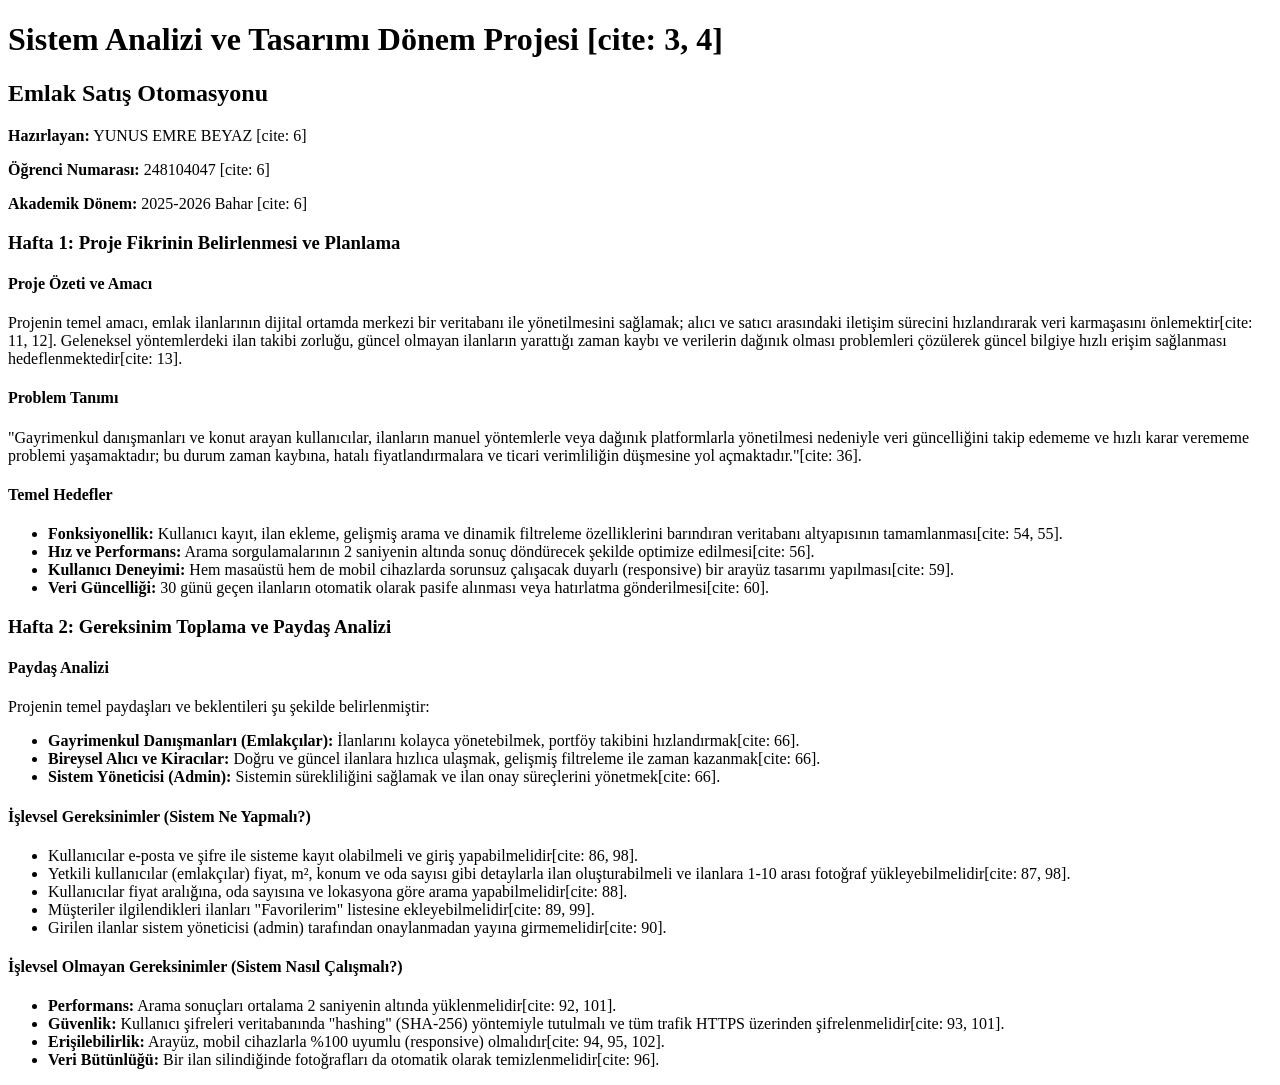
==== commit 90c34c04: "Add files via upload" ====
--- a/index.html
+++ b/index.html
@@ -1,1233 +1,77 @@
 <!DOCTYPE html>
 <html lang="tr">
 <head>
-  <meta charset="UTF-8">
-  <meta name="viewport" content="width=device-width, initial-scale=1.0">
-  <title>Emlak Satış Otomasyonu — Yunus Emre Beyaz</title>
-  <link href="https://fonts.googleapis.com/css2?family=Playfair+Display:wght@400;600;700&family=DM+Sans:wght@300;400;500&display=swap" rel="stylesheet">
-  <style>
-    :root {
-      --cream: #f5f0e8;
-      --warm-white: #fdfaf5;
-      --dark: #1a1710;
-      --brown: #6b4c2a;
-      --gold: #c8a96e;
-      --gold-light: #e8d5a3;
-      --muted: #8a7f72;
-      --card-bg: #ffffff;
-      --border: #e2d9cc;
-    }
-
-    * { margin: 0; padding: 0; box-sizing: border-box; }
-
-    html { scroll-behavior: smooth; }
-
-    body {
-      font-family: 'DM Sans', sans-serif;
-      background: var(--warm-white);
-      color: var(--dark);
-      overflow-x: hidden;
-    }
-
-    /* ── NAV ── */
-    nav {
-      position: fixed; top: 0; left: 0; right: 0; z-index: 100;
-      display: flex; align-items: center; justify-content: space-between;
-      padding: 18px 60px;
-      background: rgba(253,250,245,0.88);
-      backdrop-filter: blur(12px);
-      border-bottom: 1px solid var(--border);
-    }
-    .nav-brand { font-family: 'Playfair Display', serif; font-size: 1.1rem; color: var(--brown); letter-spacing: 0.04em; }
-    .nav-links { display: flex; gap: 36px; }
-    .nav-links a { text-decoration: none; font-size: 0.82rem; font-weight: 500; color: var(--muted); letter-spacing: 0.05em; text-transform: uppercase; transition: color 0.25s; }
-    .nav-links a:hover { color: var(--brown); }
-    .nav-links a.nav-active { color: var(--brown); }
-    .nav-badge { font-size: 0.72rem; background: var(--gold); color: #fff; padding: 4px 12px; border-radius: 20px; font-weight: 500; }
-
-    /* ── HERO ── */
-    .hero {
-      min-height: 100vh;
-      display: grid;
-      grid-template-columns: 1fr 1fr;
-      padding-top: 80px;
-    }
-    .hero-left {
-      display: flex; flex-direction: column; justify-content: center;
-      padding: 80px 60px 80px 80px;
-      position: relative;
-    }
-    .hero-left::after {
-      content: '';
-      position: absolute; right: 0; top: 10%; bottom: 10%;
-      width: 1px; background: var(--border);
-    }
-    .hero-tag {
-      display: inline-flex; align-items: center; gap: 8px;
-      font-size: 0.72rem; text-transform: uppercase; letter-spacing: 0.1em;
-      color: var(--gold); margin-bottom: 28px;
-    }
-    .hero-tag::before { content: ''; width: 28px; height: 1px; background: var(--gold); }
-    .hero-title {
-      font-family: 'Playfair Display', serif;
-      font-size: clamp(2.4rem, 4vw, 3.6rem);
-      font-weight: 700; line-height: 1.15;
-      color: var(--dark); margin-bottom: 24px;
-    }
-    .hero-title em { font-style: italic; color: var(--brown); }
-    .hero-desc { font-size: 1rem; line-height: 1.75; color: var(--muted); max-width: 440px; margin-bottom: 44px; }
-    .hero-meta { display: flex; gap: 40px; }
-    .meta-item label { font-size: 0.68rem; text-transform: uppercase; letter-spacing: 0.1em; color: var(--muted); display: block; margin-bottom: 6px; }
-    .meta-item span { font-family: 'Playfair Display', serif; font-size: 0.95rem; color: var(--dark); }
-
-    .hero-right {
-      background: var(--cream);
-      display: flex; flex-direction: column; justify-content: center; align-items: center;
-      padding: 60px;
-      position: relative;
-      overflow: hidden;
-    }
-    .hero-right::before {
-      content: '';
-      position: absolute; top: -60px; right: -60px;
-      width: 300px; height: 300px;
-      border-radius: 50%;
-      background: radial-gradient(circle, var(--gold-light) 0%, transparent 70%);
-      opacity: 0.4;
-    }
-
-    .hero-visual {
-      width: 100%; max-width: 420px;
-      background: var(--card-bg);
-      border-radius: 16px;
-      box-shadow: 0 8px 40px rgba(107,76,42,0.12);
-      overflow: hidden;
-      position: relative;
-    }
-    .visual-img {
-      width: 100%; height: 220px;
-      object-fit: cover;
-      display: block;
-    }
-    .visual-img-placeholder {
-      width: 100%; height: 220px;
-      background: linear-gradient(135deg, #d4b896 0%, #c8a96e 50%, #b8956a 100%);
-      display: flex; align-items: center; justify-content: center;
-      font-family: 'Playfair Display', serif;
-      font-size: 3rem; color: rgba(255,255,255,0.6);
-    }
-    .visual-body { padding: 20px 24px 24px; }
-    .visual-price { font-family: 'Playfair Display', serif; font-size: 1.5rem; color: var(--brown); margin-bottom: 4px; }
-    .visual-addr { font-size: 0.8rem; color: var(--muted); margin-bottom: 16px; }
-    .visual-tags { display: flex; gap: 8px; }
-    .vtag { font-size: 0.7rem; padding: 4px 10px; border-radius: 20px; background: var(--cream); color: var(--brown); font-weight: 500; }
-
-    /* ── SECTION LAYOUT ── */
-    section { padding: 80px 80px; }
-    .section-label {
-      font-size: 0.72rem; text-transform: uppercase; letter-spacing: 0.12em;
-      color: var(--gold); margin-bottom: 12px;
-      display: flex; align-items: center; gap: 12px;
-    }
-    .section-label::after { content: ''; flex: 1; max-width: 60px; height: 1px; background: var(--gold-light); }
-    .section-title { font-family: 'Playfair Display', serif; font-size: clamp(1.6rem, 2.5vw, 2.2rem); color: var(--dark); margin-bottom: 16px; }
-    .section-desc { color: var(--muted); line-height: 1.75; max-width: 580px; }
-
-    /* ── ABOUT / ÖZET ── */
-    #ozet { background: var(--cream); }
-    .ozet-grid { display: grid; grid-template-columns: 1fr 1fr; gap: 60px; margin-top: 50px; }
-    .ozet-text p { color: var(--muted); line-height: 1.8; font-size: 0.95rem; margin-bottom: 16px; }
-    .ozet-stats { display: grid; grid-template-columns: 1fr 1fr; gap: 24px; }
-    .stat-card {
-      background: var(--card-bg); border-radius: 12px; padding: 24px;
-      border: 1px solid var(--border);
-      transition: transform 0.25s, box-shadow 0.25s;
-    }
-    .stat-card:hover { transform: translateY(-3px); box-shadow: 0 10px 30px rgba(107,76,42,0.08); }
-    .stat-num { font-family: 'Playfair Display', serif; font-size: 2.2rem; color: var(--brown); margin-bottom: 4px; }
-    .stat-label { font-size: 0.78rem; color: var(--muted); }
-
-    /* ── GEREKSINIMLER ── */
-    #gereksinimler { background: var(--warm-white); }
-    .req-grid { display: grid; grid-template-columns: repeat(3, 1fr); gap: 24px; margin-top: 48px; }
-    .req-card {
-      border: 1px solid var(--border); border-radius: 14px; padding: 28px;
-      background: var(--card-bg);
-      transition: all 0.3s;
-      position: relative; overflow: hidden;
-    }
-    .req-card::before {
-      content: '';
-      position: absolute; top: 0; left: 0; right: 0; height: 3px;
-      background: linear-gradient(90deg, var(--gold), var(--gold-light));
-      transform: scaleX(0); transform-origin: left;
-      transition: transform 0.3s;
-    }
-    .req-card:hover::before { transform: scaleX(1); }
-    .req-card:hover { box-shadow: 0 12px 36px rgba(107,76,42,0.1); transform: translateY(-2px); }
-    .req-icon { font-size: 1.6rem; margin-bottom: 14px; }
-    .req-code { font-size: 0.68rem; color: var(--gold); letter-spacing: 0.1em; text-transform: uppercase; margin-bottom: 8px; font-weight: 600; }
-    .req-title { font-family: 'Playfair Display', serif; font-size: 1rem; color: var(--dark); margin-bottom: 10px; }
-    .req-desc { font-size: 0.82rem; color: var(--muted); line-height: 1.65; }
-    .req-priority {
-      display: inline-block; margin-top: 14px;
-      font-size: 0.65rem; padding: 3px 10px; border-radius: 20px;
-      font-weight: 600; text-transform: uppercase; letter-spacing: 0.06em;
-    }
-    .p-high { background: #fef3e2; color: #c8841a; }
-    .p-mid { background: #e8f4fd; color: #2980b9; }
-    .p-low { background: #eafaf1; color: #27ae60; }
-
-    /* ── PAYDAŞLAR ── */
-    #paydas { background: var(--cream); }
-    .paydas-grid { display: grid; grid-template-columns: repeat(5, 1fr); gap: 20px; margin-top: 48px; }
-    .paydas-card {
-      background: var(--card-bg); border-radius: 12px; padding: 24px 20px;
-      text-align: center; border: 1px solid var(--border);
-      transition: all 0.3s;
-    }
-    .paydas-card:hover { transform: translateY(-4px); box-shadow: 0 16px 40px rgba(107,76,42,0.1); }
-    .paydas-icon { font-size: 2rem; margin-bottom: 12px; display: block; }
-    .paydas-name { font-family: 'Playfair Display', serif; font-size: 0.9rem; color: var(--dark); margin-bottom: 6px; }
-    .paydas-role { font-size: 0.72rem; color: var(--muted); margin-bottom: 12px; line-height: 1.4; }
-    .etki { font-size: 0.65rem; font-weight: 600; padding: 3px 10px; border-radius: 12px; }
-    .etki-high { background: #fdebd0; color: var(--brown); }
-    .etki-mid { background: #d5e8d4; color: #2d7a2d; }
-    .etki-low { background: #e8eaf6; color: #5c6bc0; }
-
-    /* ── MİMARİ ── */
-    #mimari { background: var(--dark); color: var(--cream); }
-    #mimari .section-title { color: var(--cream); }
-    #mimari .section-desc { color: rgba(245,240,232,0.6); }
-    #mimari .section-label { color: var(--gold-light); }
-    #mimari .section-label::after { background: rgba(200,169,110,0.3); }
-
-    .arch-grid { display: grid; grid-template-columns: 1fr 1fr; gap: 40px; margin-top: 48px; }
-    .arch-card {
-      border: 1px solid rgba(200,169,110,0.2); border-radius: 14px; padding: 32px;
-      background: rgba(255,255,255,0.04);
-      transition: background 0.3s;
-    }
-    .arch-card:hover { background: rgba(200,169,110,0.06); }
-    .arch-card h3 { font-family: 'Playfair Display', serif; font-size: 1.2rem; color: var(--gold); margin-bottom: 14px; }
-    .arch-card p { color: rgba(245,240,232,0.65); font-size: 0.88rem; line-height: 1.7; margin-bottom: 12px; }
-    .tech-pills { display: flex; flex-wrap: wrap; gap: 8px; margin-top: 16px; }
-    .tech-pill { font-size: 0.72rem; padding: 5px 12px; border-radius: 20px; border: 1px solid rgba(200,169,110,0.3); color: var(--gold-light); }
-
-    .mvc-diagram {
-      margin-top: 48px; display: flex; align-items: stretch; gap: 0;
-      background: rgba(255,255,255,0.03); border-radius: 16px;
-      border: 1px solid rgba(200,169,110,0.15); overflow: hidden;
-    }
-    .mvc-layer { flex: 1; padding: 32px 24px; text-align: center; position: relative; }
-    .mvc-layer:not(:last-child)::after {
-      content: '→';
-      position: absolute; right: -14px; top: 50%; transform: translateY(-50%);
-      color: var(--gold); font-size: 1.2rem; z-index: 2;
-    }
-    .mvc-layer:nth-child(2) { background: rgba(200,169,110,0.06); }
-    .mvc-emoji { font-size: 2rem; margin-bottom: 12px; }
-    .mvc-name { font-family: 'Playfair Display', serif; font-size: 1rem; color: var(--gold); margin-bottom: 8px; }
-    .mvc-desc { font-size: 0.78rem; color: rgba(245,240,232,0.5); line-height: 1.6; }
-
-    /* ── ZAMAN PLANI ── */
-    #plan { background: var(--warm-white); }
-    .timeline-wrap { margin-top: 48px; position: relative; }
-    .timeline-wrap::before {
-      content: ''; position: absolute; left: 31px; top: 0; bottom: 0;
-      width: 1px; background: var(--border);
-    }
-    .tl-item { display: flex; gap: 32px; margin-bottom: 32px; align-items: flex-start; }
-    .tl-dot {
-      width: 24px; height: 24px; border-radius: 50%;
-      background: var(--card-bg); border: 2px solid var(--border);
-      flex-shrink: 0; margin-top: 4px; position: relative;
-      display: flex; align-items: center; justify-content: center;
-      transition: all 0.3s; cursor: default;
-    }
-    .tl-dot.done { background: var(--gold); border-color: var(--gold); }
-    .tl-dot.active { background: var(--brown); border-color: var(--brown); animation: pulse 2s infinite; }
-    @keyframes pulse { 0%,100% { box-shadow: 0 0 0 0 rgba(107,76,42,0.4); } 50% { box-shadow: 0 0 0 8px rgba(107,76,42,0); } }
-    .tl-content { flex: 1; }
-    .tl-week { font-size: 0.7rem; text-transform: uppercase; letter-spacing: 0.1em; color: var(--gold); margin-bottom: 4px; }
-    .tl-title { font-family: 'Playfair Display', serif; font-size: 1rem; color: var(--dark); margin-bottom: 6px; }
-    .tl-desc { font-size: 0.82rem; color: var(--muted); line-height: 1.6; }
-    .tl-badge { display: inline-block; font-size: 0.65rem; padding: 2px 8px; border-radius: 10px; margin-top: 8px; font-weight: 600; }
-    .badge-done { background: #eafaf1; color: #27ae60; }
-    .badge-active { background: #fef3e2; color: #c8841a; }
-    .badge-todo { background: #f0f0f0; color: #999; }
-
-    /* ── RİSK ── */
-    #risk { background: var(--cream); }
-    .risk-grid { display: grid; grid-template-columns: repeat(3, 1fr); gap: 20px; margin-top: 48px; }
-    .risk-card {
-      background: var(--card-bg); border-radius: 12px; padding: 24px;
-      border-left: 4px solid var(--border); transition: all 0.3s;
-    }
-    .risk-card.high { border-left-color: #e74c3c; }
-    .risk-card.mid { border-left-color: var(--gold); }
-    .risk-card.low { border-left-color: #27ae60; }
-    .risk-card:hover { box-shadow: 0 8px 24px rgba(0,0,0,0.07); transform: translateX(3px); }
-    .risk-id { font-size: 0.65rem; text-transform: uppercase; letter-spacing: 0.12em; color: var(--muted); margin-bottom: 8px; }
-    .risk-title { font-family: 'Playfair Display', serif; font-size: 0.95rem; color: var(--dark); margin-bottom: 8px; }
-    .risk-desc { font-size: 0.8rem; color: var(--muted); line-height: 1.6; margin-bottom: 12px; }
-    .risk-meta { display: flex; gap: 12px; }
-    .risk-tag { font-size: 0.65rem; padding: 2px 8px; border-radius: 8px; font-weight: 600; }
-    .risk-olasil { background: #fdebd0; color: var(--brown); }
-    .risk-etki-h { background: #fde8e8; color: #e74c3c; }
-    .risk-etki-m { background: #fef3e2; color: #e67e22; }
-    .risk-etki-l { background: #eafaf1; color: #27ae60; }
-
-    /* ── FOOTER ── */
-    footer {
-      background: var(--dark); color: rgba(245,240,232,0.5);
-      padding: 40px 80px; display: flex; justify-content: space-between; align-items: center;
-    }
-    .footer-brand { font-family: 'Playfair Display', serif; font-size: 1rem; color: var(--gold); }
-    .footer-info { font-size: 0.78rem; text-align: right; line-height: 1.7; }
-
-    /* ── SCROLL ANIMATION ── */
-    .fade-in { opacity: 0; transform: translateY(24px); transition: opacity 0.6s ease, transform 0.6s ease; }
-    .fade-in.visible { opacity: 1; transform: translateY(0); }
-
-    /* ── PROPERTY CARDS (decorative) ── */
-    .prop-gallery { display: grid; grid-template-columns: repeat(3, 1fr); gap: 20px; margin-top: 48px; }
-    .prop-card {
-      border-radius: 14px; overflow: hidden; border: 1px solid var(--border);
-      background: var(--card-bg); transition: all 0.3s;
-    }
-    .prop-card:hover { transform: translateY(-6px); box-shadow: 0 20px 50px rgba(107,76,42,0.13); }
-    .prop-img {
-      height: 180px; width: 100%;
-      object-fit: cover; display: block;
-    }
-    .prop-img-placeholder {
-      height: 180px;
-      display: flex; align-items: center; justify-content: center;
-      font-size: 2.5rem;
-    }
-    .prop-body { padding: 18px 20px 20px; }
-    .prop-price { font-family: 'Playfair Display', serif; font-size: 1.2rem; color: var(--brown); margin-bottom: 4px; }
-    .prop-title { font-size: 0.85rem; color: var(--dark); font-weight: 500; margin-bottom: 4px; }
-    .prop-addr { font-size: 0.75rem; color: var(--muted); margin-bottom: 12px; }
-    .prop-features { display: flex; gap: 8px; flex-wrap: wrap; }
-    .pf { font-size: 0.68rem; padding: 3px 8px; background: var(--cream); color: var(--brown); border-radius: 10px; }
-
-    /* ── HAFTALIK GELİŞME GÜNLÜĞÜ ── */
-    #gunluk { background: var(--warm-white); }
-
-    /* Modal overlay */
-    .modal-overlay {
-      display: none; position: fixed; inset: 0; z-index: 200;
-      background: rgba(26,23,16,0.55); backdrop-filter: blur(4px);
-      align-items: center; justify-content: center;
-    }
-    .modal-overlay.open { display: flex; }
-    .modal {
-      background: var(--card-bg); border-radius: 20px; width: 90%; max-width: 560px;
-      max-height: 90vh; overflow-y: auto;
-      box-shadow: 0 32px 80px rgba(26,23,16,0.25);
-      animation: modalIn 0.3s cubic-bezier(0.34,1.56,0.64,1);
-    }
-    @keyframes modalIn { from { transform: scale(0.92) translateY(20px); opacity:0; } to { transform: scale(1) translateY(0); opacity:1; } }
-    .modal-head {
-      padding: 28px 32px 20px;
-      border-bottom: 1px solid var(--border);
-      display: flex; justify-content: space-between; align-items: flex-start;
-    }
-    .modal-head h3 { font-family: 'Playfair Display', serif; font-size: 1.2rem; color: var(--dark); }
-    .modal-head p { font-size: 0.78rem; color: var(--muted); margin-top: 4px; }
-    .modal-close {
-      background: none; border: none; cursor: pointer;
-      font-size: 1.3rem; color: var(--muted); line-height: 1;
-      padding: 2px 6px; border-radius: 6px; transition: background 0.2s;
-    }
-    .modal-close:hover { background: var(--cream); color: var(--dark); }
-    .modal-body { padding: 24px 32px 32px; }
-    .form-group { margin-bottom: 20px; }
-    .form-group label {
-      display: block; font-size: 0.72rem; text-transform: uppercase;
-      letter-spacing: 0.08em; color: var(--brown); font-weight: 600; margin-bottom: 7px;
-    }
-    .form-group input, .form-group textarea, .form-group select {
-      width: 100%; padding: 10px 14px;
-      border: 1px solid var(--border); border-radius: 10px;
-      font-family: 'DM Sans', sans-serif; font-size: 0.9rem; color: var(--dark);
-      background: var(--warm-white);
-      transition: border-color 0.2s, box-shadow 0.2s;
-      resize: vertical;
-    }
-    .form-group input:focus, .form-group textarea:focus, .form-group select:focus {
-      outline: none; border-color: var(--gold);
-      box-shadow: 0 0 0 3px rgba(200,169,110,0.15);
-    }
-    .form-group textarea { min-height: 90px; }
-    .form-row { display: grid; grid-template-columns: 1fr 1fr; gap: 16px; }
-    .tag-input-wrap { display: flex; flex-wrap: wrap; gap: 6px; padding: 8px 10px; border: 1px solid var(--border); border-radius: 10px; background: var(--warm-white); min-height: 44px; cursor: text; }
-    .tag-input-wrap:focus-within { border-color: var(--gold); box-shadow: 0 0 0 3px rgba(200,169,110,0.15); }
-    .tag-chip { display: flex; align-items: center; gap: 5px; background: var(--cream); color: var(--brown); font-size: 0.72rem; padding: 3px 10px; border-radius: 20px; font-weight: 500; }
-    .tag-chip button { background:none; border:none; cursor:pointer; color:var(--muted); font-size:0.85rem; line-height:1; padding:0 0 0 2px; }
-    .tag-chip button:hover { color: #e74c3c; }
-    .tag-bare-input { border:none; outline:none; font-family:'DM Sans',sans-serif; font-size:0.85rem; background:transparent; color:var(--dark); min-width:80px; flex:1; }
-    .tag-hint { font-size:0.7rem; color:var(--muted); margin-top:5px; }
-    .btn-save {
-      width: 100%; padding: 13px;
-      background: var(--brown); color: #fff; border: none; border-radius: 12px;
-      font-family: 'DM Sans', sans-serif; font-size: 0.9rem; font-weight: 600;
-      cursor: pointer; letter-spacing: 0.04em;
-      transition: background 0.2s, transform 0.15s;
-    }
-    .btn-save:hover { background: #573d21; transform: translateY(-1px); }
-    .btn-save:active { transform: translateY(0); }
-
-    /* Weeks grid */
-    .weeks-grid { display: grid; grid-template-columns: repeat(4, 1fr); gap: 20px; margin-top: 48px; }
-    .week-card {
-      border: 1px solid var(--border); border-radius: 14px; overflow: hidden;
-      background: var(--card-bg); cursor: pointer;
-      transition: all 0.3s; position: relative;
-    }
-    .week-card:hover { transform: translateY(-4px); box-shadow: 0 16px 40px rgba(107,76,42,0.1); }
-    .week-card.has-entry { border-color: var(--gold-light); }
-    .week-card.has-entry::before {
-      content: ''; position: absolute; top: 0; left: 0; right: 0; height: 3px;
-      background: linear-gradient(90deg, var(--gold), var(--gold-light));
-    }
-    .week-card-head {
-      padding: 18px 20px 14px;
-      background: var(--cream);
-      display: flex; justify-content: space-between; align-items: center;
-    }
-    .week-num { font-family: 'Playfair Display', serif; font-size: 1.5rem; color: var(--brown); }
-    .week-status { font-size: 0.65rem; padding: 3px 9px; border-radius: 12px; font-weight: 600; }
-    .ws-done { background: #eafaf1; color: #27ae60; }
-    .ws-active { background: #fef3e2; color: #c8841a; }
-    .ws-empty { background: #f0eeeb; color: #aaa; }
-    .week-card-body { padding: 16px 20px 20px; }
-    .week-title { font-size: 0.85rem; font-weight: 600; color: var(--dark); margin-bottom: 6px; min-height: 36px; }
-    .week-title.placeholder { color: var(--muted); font-weight: 400; font-style: italic; }
-    .week-snippet { font-size: 0.78rem; color: var(--muted); line-height: 1.55; display: -webkit-box; -webkit-line-clamp: 3; -webkit-box-orient: vertical; overflow: hidden; min-height: 54px; }
-    .week-tags { display: flex; flex-wrap: wrap; gap: 5px; margin-top: 12px; min-height: 22px; }
-    .week-tag { font-size: 0.65rem; padding: 2px 8px; border-radius: 10px; background: var(--cream); color: var(--brown); }
-    .week-footer { padding: 12px 20px; border-top: 1px solid var(--border); display: flex; justify-content: space-between; align-items: center; }
-    .week-date { font-size: 0.7rem; color: var(--muted); }
-    .week-edit-btn { font-size: 0.72rem; color: var(--gold); font-weight: 600; letter-spacing: 0.04em; }
-
-    /* Detail modal */
-    .detail-modal {
-      background: var(--card-bg); border-radius: 20px; width: 90%; max-width: 620px;
-      max-height: 88vh; overflow-y: auto;
-      box-shadow: 0 32px 80px rgba(26,23,16,0.25);
-      animation: modalIn 0.3s cubic-bezier(0.34,1.56,0.64,1);
-    }
-    .detail-banner {
-      height: 8px;
-      background: linear-gradient(90deg, var(--gold), var(--gold-light), var(--brown));
-    }
-    .detail-content { padding: 28px 32px 36px; }
-    .detail-week-label { font-size: 0.7rem; text-transform: uppercase; letter-spacing: 0.12em; color: var(--gold); margin-bottom: 8px; }
-    .detail-title { font-family: 'Playfair Display', serif; font-size: 1.5rem; color: var(--dark); margin-bottom: 16px; }
-    .detail-meta { display: flex; gap: 20px; margin-bottom: 24px; padding-bottom: 20px; border-bottom: 1px solid var(--border); }
-    .detail-meta-item { font-size: 0.78rem; color: var(--muted); }
-    .detail-meta-item strong { display: block; font-size: 0.68rem; text-transform: uppercase; letter-spacing: 0.08em; color: var(--brown); margin-bottom: 3px; }
-    .detail-section { margin-bottom: 20px; }
-    .detail-section h4 { font-size: 0.72rem; text-transform: uppercase; letter-spacing: 0.1em; color: var(--brown); margin-bottom: 10px; }
-    .detail-text { font-size: 0.9rem; color: var(--dark); line-height: 1.75; white-space: pre-wrap; }
-    .detail-tags { display: flex; flex-wrap: wrap; gap: 7px; }
-    .detail-tag { font-size: 0.75rem; padding: 4px 12px; border-radius: 20px; background: var(--cream); color: var(--brown); border: 1px solid var(--border); }
-    .detail-actions { display: flex; gap: 12px; margin-top: 28px; padding-top: 20px; border-top: 1px solid var(--border); }
-    .btn-edit-entry {
-      flex: 1; padding: 11px; border: 2px solid var(--brown); background: none;
-      color: var(--brown); border-radius: 10px; font-family: 'DM Sans', sans-serif;
-      font-size: 0.88rem; font-weight: 600; cursor: pointer; transition: all 0.2s;
-    }
-    .btn-edit-entry:hover { background: var(--brown); color: #fff; }
-    .btn-delete-entry {
-      padding: 11px 18px; border: 1px solid #fde8e8; background: none;
-      color: #e74c3c; border-radius: 10px; font-family: 'DM Sans', sans-serif;
-      font-size: 0.82rem; cursor: pointer; transition: all 0.2s;
-    }
-    .btn-delete-entry:hover { background: #fde8e8; }
-
-    /* Progress bar */
-    .progress-wrap { margin-top: 48px; background: var(--cream); border-radius: 14px; padding: 28px 32px; }
-    .progress-label { display: flex; justify-content: space-between; align-items: center; margin-bottom: 12px; }
-    .progress-label span { font-size: 0.8rem; color: var(--muted); }
-    .progress-label strong { font-family: 'Playfair Display', serif; font-size: 1rem; color: var(--brown); }
-    .progress-track { height: 8px; background: var(--border); border-radius: 10px; overflow: hidden; }
-    .progress-fill { height: 100%; background: linear-gradient(90deg, var(--brown), var(--gold)); border-radius: 10px; transition: width 0.6s ease; }
-
-    @media (max-width: 900px) {
-      .weeks-grid { grid-template-columns: 1fr 1fr; }
-      .form-row { grid-template-columns: 1fr; }
-      nav { padding: 16px 24px; }
-      .nav-links { display: none; }
-      .hero { grid-template-columns: 1fr; }
-      .hero-right { display: none; }
-      section { padding: 60px 24px; }
-      .req-grid { grid-template-columns: 1fr; }
-      .paydas-grid { grid-template-columns: repeat(2, 1fr); }
-      .arch-grid { grid-template-columns: 1fr; }
-      footer { flex-direction: column; gap: 16px; text-align: center; padding: 32px 24px; }
-      .ozet-grid { grid-template-columns: 1fr; }
-      .prop-gallery { grid-template-columns: 1fr 1fr; }
-      .risk-grid { grid-template-columns: 1fr; }
-    }
-  </style>
+    <meta charset="UTF-8">
+    <meta name="viewport" content="width=device-width, initial-scale=1.0">
+    <title>Emlak Satış Otomasyonu - Haftalık Rapor</title>
+    <link rel="stylesheet" href="style.css">
 </head>
 <body>
+    <header>
+        <div class="header-content">
+            <h1>Sistem Analizi ve Tasarımı Dönem Projesi [cite: 3, 4]</h1>
+            <h2>Emlak Satış Otomasyonu </h2>
+            <div class="student-info">
+                <p><strong>Hazırlayan:</strong> YUNUS EMRE BEYAZ [cite: 6]</p>
+                <p><strong>Öğrenci Numarası:</strong> 248104047 [cite: 6]</p>
+                <p><strong>Akademik Dönem:</strong> 2025-2026 Bahar [cite: 6]</p>
+            </div>
+        </div>
+    </header>
 
-<!-- NAV -->
-<nav>
-  <div class="nav-brand">Emlak Satış Otomasyonu</div>
-  <div class="nav-links">
-    <a href="#ozet">Özet</a>
-    <a href="#gereksinimler">Gereksinimler</a>
-    <a href="#paydas">Paydaşlar</a>
-    <a href="#mimari">Mimari</a>
-    <a href="#plan">Zaman Planı</a>
-    <a href="#risk">Riskler</a>
-    <a href="#gunluk" style="color:var(--brown);font-weight:600;">📓 Gelişme Günlüğü</a>
-  </div>
-  <span class="nav-badge">V1.0 · 2025–2026</span>
-</nav>
+    <main>
+        <section class="week-card">
+            <div class="week-header">
+                <h3>Hafta 1: Proje Fikrinin Belirlenmesi ve Planlama </h3>
+            </div>
+            <div class="week-content">
+                                <h4>Proje Özeti ve Amacı</h4>
+                <p>Projenin temel amacı, emlak ilanlarının dijital ortamda merkezi bir veritabanı ile yönetilmesini sağlamak; alıcı ve satıcı arasındaki iletişim sürecini hızlandırarak veri karmaşasını önlemektir[cite: 11, 12]. Geleneksel yöntemlerdeki ilan takibi zorluğu, güncel olmayan ilanların yarattığı zaman kaybı ve verilerin dağınık olması problemleri çözülerek güncel bilgiye hızlı erişim sağlanması hedeflenmektedir[cite: 13].</p>
+                
+                <h4>Problem Tanımı</h4>
+                <p>"Gayrimenkul danışmanları ve konut arayan kullanıcılar, ilanların manuel yöntemlerle veya dağınık platformlarla yönetilmesi nedeniyle veri güncelliğini takip edememe ve hızlı karar verememe problemi yaşamaktadır; bu durum zaman kaybına, hatalı fiyatlandırmalara ve ticari verimliliğin düşmesine yol açmaktadır."[cite: 36].</p>
 
-<!-- HERO -->
-<section class="hero" style="padding:0;">
-  <div class="hero-left fade-in">
-    <div class="hero-tag">Sistem Analizi ve Tasarımı · Dönem Projesi</div>
-    <h1 class="hero-title">
-      Emlak Satış<br><em>Otomasyonu</em>
-    </h1>
-    <p class="hero-desc">
-      Gayrimenkul danışmanları ve konut arayanlar için merkezi, güvenli ve ölçeklenebilir bir dijital ilan yönetim platformu. Java Swing & MySQL tabanlı masaüstü uygulaması.
-    </p>
-    <div class="hero-meta">
-      <div class="meta-item">
-        <label>Öğrenci</label>
-        <span>Yunus Emre Beyaz</span>
-      </div>
-      <div class="meta-item">
-        <label>Danışman</label>
-        <span>Alper Kahraman</span>
-      </div>
-      <div class="meta-item">
-        <label>Teslim</label>
-        <span>10 Mart 2026</span>
-      </div>
-    </div>
-  </div>
-  <div class="hero-right">
-    <div class="hero-visual fade-in">
-      <div class="visual-img-placeholder">🏡</div>
-      <div class="visual-body">
-        <div class="visual-price">₺ 4.850.000</div>
-        <div class="visual-addr">📍 Kadıköy, İstanbul · 3+1 · 125 m²</div>
-        <div class="visual-tags">
-          <span class="vtag">✓ Onaylı İlan</span>
-          <span class="vtag">Satılık</span>
-          <span class="vtag">Asansörlü</span>
-        </div>
-      </div>
-    </div>
-  </div>
-</section>
+                <h4>Temel Hedefler</h4>
+                <ul>
+                    <li><strong>Fonksiyonellik:</strong> Kullanıcı kayıt, ilan ekleme, gelişmiş arama ve dinamik filtreleme özelliklerini barındıran veritabanı altyapısının tamamlanması[cite: 54, 55].</li>
+                    <li><strong>Hız ve Performans:</strong> Arama sorgulamalarının 2 saniyenin altında sonuç döndürecek şekilde optimize edilmesi[cite: 56].</li>
+                    <li><strong>Kullanıcı Deneyimi:</strong> Hem masaüstü hem de mobil cihazlarda sorunsuz çalışacak duyarlı (responsive) bir arayüz tasarımı yapılması[cite: 59].</li>
+                    <li><strong>Veri Güncelliği:</strong> 30 günü geçen ilanların otomatik olarak pasife alınması veya hatırlatma gönderilmesi[cite: 60].</li>
+                </ul>
+            </div>
+        </section>
 
-<!-- ÖZET -->
-<section id="ozet">
-  <div class="section-label">01 · Proje Özeti</div>
-  <h2 class="section-title">Neden Bu Proje?</h2>
-  <p class="section-desc">Geleneksel yöntemlerdeki ilan takibi zorluğu, güncel olmayan ilanların yarattığı zaman kaybı ve verilerin dağınıklığı bu sistemin doğuşunu zorunlu kılmıştır.</p>
+        <section class="week-card">
+            <div class="week-header">
+                <h3>Hafta 2: Gereksinim Toplama ve Paydaş Analizi </h3>
+            </div>
+            <div class="week-content">
+                                <h4>Paydaş Analizi</h4>
+                <p>Projenin temel paydaşları ve beklentileri şu şekilde belirlenmiştir:</p>
+                <ul>
+                    <li><strong>Gayrimenkul Danışmanları (Emlakçılar):</strong> İlanlarını kolayca yönetebilmek, portföy takibini hızlandırmak[cite: 66].</li>
+                    <li><strong>Bireysel Alıcı ve Kiracılar:</strong> Doğru ve güncel ilanlara hızlıca ulaşmak, gelişmiş filtreleme ile zaman kazanmak[cite: 66].</li>
+                    <li><strong>Sistem Yöneticisi (Admin):</strong> Sistemin sürekliliğini sağlamak ve ilan onay süreçlerini yönetmek[cite: 66].</li>
+                </ul>
 
-  <div class="ozet-grid">
-    <div class="ozet-text fade-in">
-      <p>Küçük ve orta ölçekli pek çok emlak ofisi hâlâ fiziksel ajandalar, Excel dosyaları veya sosyal medya ilanları üzerinden süreçlerini yönetmektedir. Bu durum veri kirliliğine, zaman kaybına ve ticari verimlilik düşüşüne neden olmaktadır.</p>
-      <p>Bu proje; merkezi veritabanı yönetimi, dinamik filtreleme, rol tabanlı yetkilendirme ve otomatik ilan süre takibi ile sektöre gerçek bir dijital standart kazandırmayı hedeflemektedir.</p>
-      <p>MVC mimarisi üzerine inşa edilen sistem; <strong>modüler</strong>, <strong>ölçeklenebilir</strong> ve <strong>bakımı kolay</strong> bir yapı sunmaktadır.</p>
-    </div>
-    <div class="ozet-stats fade-in">
-      <div class="stat-card">
-        <div class="stat-num">8</div>
-        <div class="stat-label">Fonksiyonel Gereksinim (FR)</div>
-      </div>
-      <div class="stat-card">
-        <div class="stat-num">6</div>
-        <div class="stat-label">Fonksiyonel Olmayan Gereksinim (NFR)</div>
-      </div>
-      <div class="stat-card">
-        <div class="stat-num">3</div>
-        <div class="stat-label">Kullanım Senaryosu (Use Case)</div>
-      </div>
-      <div class="stat-card">
-        <div class="stat-num">5</div>
-        <div class="stat-label">Paydaş Grubu</div>
-      </div>
-    </div>
-  </div>
-</section>
+                <h4>İşlevsel Gereksinimler (Sistem Ne Yapmalı?)</h4>
+                <ul>
+                    <li>Kullanıcılar e-posta ve şifre ile sisteme kayıt olabilmeli ve giriş yapabilmelidir[cite: 86, 98].</li>
+                    <li>Yetkili kullanıcılar (emlakçılar) fiyat, m², konum ve oda sayısı gibi detaylarla ilan oluşturabilmeli ve ilanlara 1-10 arası fotoğraf yükleyebilmelidir[cite: 87, 98].</li>
+                    <li>Kullanıcılar fiyat aralığına, oda sayısına ve lokasyona göre arama yapabilmelidir[cite: 88].</li>
+                    <li>Müşteriler ilgilendikleri ilanları "Favorilerim" listesine ekleyebilmelidir[cite: 89, 99].</li>
+                    <li>Girilen ilanlar sistem yöneticisi (admin) tarafından onaylanmadan yayına girmemelidir[cite: 90].</li>
+                </ul>
 
-<!-- DEMO PROPERTIES -->
-<section id="demo" style="background:var(--warm-white); padding: 0 80px 80px;">
-  <div class="section-label">02 · Sistem Önizlemesi</div>
-  <h2 class="section-title">İlan Kart Tasarımları</h2>
-  <p class="section-desc">Sistemin sunacağı ilan listesi arayüzünden örnek kart tasarımları.</p>
-  <div class="prop-gallery">
-    <div class="prop-card fade-in">
-      <div class="prop-img-placeholder" style="background: linear-gradient(135deg,#d4b896,#c8a96e);">🏢</div>
-      <div class="prop-body">
-        <div class="prop-price">₺ 6.200.000</div>
-        <div class="prop-title">Modern Rezidans Dairesi</div>
-        <div class="prop-addr">📍 Beşiktaş, İstanbul</div>
-        <div class="prop-features">
-          <span class="pf">3+1</span><span class="pf">148 m²</span><span class="pf">5. Kat</span><span class="pf">Satılık</span>
-        </div>
-      </div>
-    </div>
-    <div class="prop-card fade-in">
-      <div class="prop-img-placeholder" style="background: linear-gradient(135deg,#a8c0a0,#7fa87a);">🌳</div>
-      <div class="prop-body">
-        <div class="prop-price">₺ 3.450.000</div>
-        <div class="prop-title">Bahçeli Müstakil Ev</div>
-        <div class="prop-addr">📍 Bornova, İzmir</div>
-        <div class="prop-features">
-          <span class="pf">4+1</span><span class="pf">210 m²</span><span class="pf">Müstakil</span><span class="pf">Satılık</span>
-        </div>
-      </div>
-    </div>
-    <div class="prop-card fade-in">
-      <div class="prop-img-placeholder" style="background: linear-gradient(135deg,#a0b4c8,#6890b4);">🌊</div>
-      <div class="prop-body">
-        <div class="prop-price">₺ 18.000 / ay</div>
-        <div class="prop-title">Deniz Manzaralı Daire</div>
-        <div class="prop-addr">📍 Muratpaşa, Antalya</div>
-        <div class="prop-features">
-          <span class="pf">2+1</span><span class="pf">95 m²</span><span class="pf">Kiralık</span><span class="pf">Eşyalı</span>
-        </div>
-      </div>
-    </div>
-  </div>
-</section>
-
-<!-- GEREKSİNİMLER -->
-<section id="gereksinimler">
-  <div class="section-label">03 · Gereksinim Analizi</div>
-  <h2 class="section-title">Sistem Ne Yapmalı?</h2>
-  <p class="section-desc">Fonksiyonel gereksinimler sistemin <em>ne yapacağını</em>, fonksiyonel olmayanlar ise <em>nasıl çalışacağını</em> tanımlar.</p>
-  <div class="req-grid">
-    <div class="req-card fade-in">
-      <div class="req-icon">🔐</div>
-      <div class="req-code">FR-01</div>
-      <div class="req-title">Kullanıcı Kayıt & Giriş</div>
-      <div class="req-desc">E-posta ve şifre ile güvenli kullanıcı kaydı ve çok rollü oturum yönetimi (Emlakçı / Müşteri / Admin).</div>
-      <span class="req-priority p-high">Yüksek Öncelik</span>
-    </div>
-    <div class="req-card fade-in">
-      <div class="req-icon">📋</div>
-      <div class="req-code">FR-02 / FR-03</div>
-      <div class="req-title">İlan Ekleme & Fotoğraf</div>
-      <div class="req-desc">Fiyat, m², oda sayısı, konum detaylarıyla ilan girişi. Bir ilana en az 1, en fazla 10 adet fotoğraf yükleme.</div>
-      <span class="req-priority p-high">Yüksek Öncelik</span>
-    </div>
-    <div class="req-card fade-in">
-      <div class="req-icon">🔍</div>
-      <div class="req-code">FR-04</div>
-      <div class="req-title">Gelişmiş Filtreleme</div>
-      <div class="req-desc">İl / ilçe, fiyat aralığı, oda sayısı ve emlak tipine göre eş zamanlı sonuç döndüren akıllı arama motoru.</div>
-      <span class="req-priority p-high">Yüksek Öncelik</span>
-    </div>
-    <div class="req-card fade-in">
-      <div class="req-icon">❤️</div>
-      <div class="req-code">FR-05</div>
-      <div class="req-title">Favoriler Sistemi</div>
-      <div class="req-desc">Kullanıcıların ilgilendikleri ilanları favorilerine ekleyebilmesi ve fiyat değişimlerinde bildirim alabilmesi.</div>
-      <span class="req-priority p-mid">Orta Öncelik</span>
-    </div>
-    <div class="req-card fade-in">
-      <div class="req-icon">🛡️</div>
-      <div class="req-code">FR-06</div>
-      <div class="req-title">Admin Onay Mekanizması</div>
-      <div class="req-desc">Yeni ilanlar sistem yöneticisi tarafından onaylanmadan yayına girememeli; sahte ilan kontrolü aktif olmalıdır.</div>
-      <span class="req-priority p-high">Yüksek Öncelik</span>
-    </div>
-    <div class="req-card fade-in">
-      <div class="req-icon">⏱️</div>
-      <div class="req-code">FR-08</div>
-      <div class="req-title">Otomatik Süre Takibi</div>
-      <div class="req-desc">30 günü geçen ilanlar otomatik olarak pasife alınır veya ilan sahibine hatırlatma bildirimi gönderilir.</div>
-      <span class="req-priority p-low">Düşük Öncelik</span>
-    </div>
-  </div>
-
-  <!-- NFR ÖZET -->
-  <div style="margin-top:48px; display:grid; grid-template-columns:repeat(6,1fr); gap:16px;">
-    <div style="text-align:center; padding:20px 12px; background:var(--cream); border-radius:12px;" class="fade-in">
-      <div style="font-size:1.5rem;margin-bottom:8px;">⚡</div>
-      <div style="font-size:0.7rem;font-weight:600;color:var(--brown);margin-bottom:4px;">PERFORMANS</div>
-      <div style="font-size:0.72rem;color:var(--muted);">&lt; 2 sn arama süresi</div>
-    </div>
-    <div style="text-align:center; padding:20px 12px; background:var(--cream); border-radius:12px;" class="fade-in">
-      <div style="font-size:1.5rem;margin-bottom:8px;">🔒</div>
-      <div style="font-size:0.7rem;font-weight:600;color:var(--brown);margin-bottom:4px;">GÜVENLİK</div>
-      <div style="font-size:0.72rem;color:var(--muted);">SHA-256 & HTTPS</div>
-    </div>
-    <div style="text-align:center; padding:20px 12px; background:var(--cream); border-radius:12px;" class="fade-in">
-      <div style="font-size:1.5rem;margin-bottom:8px;">📱</div>
-      <div style="font-size:0.7rem;font-weight:600;color:var(--brown);margin-bottom:4px;">ERİŞİLEBİLİRLİK</div>
-      <div style="font-size:0.72rem;color:var(--muted);">%100 Responsive</div>
-    </div>
-    <div style="text-align:center; padding:20px 12px; background:var(--cream); border-radius:12px;" class="fade-in">
-      <div style="font-size:1.5rem;margin-bottom:8px;">🔄</div>
-      <div style="font-size:0.7rem;font-weight:600;color:var(--brown);margin-bottom:4px;">GÜVENİLİRLİK</div>
-      <div style="font-size:0.72rem;color:var(--muted);">%99.5 Uptime</div>
-    </div>
-    <div style="text-align:center; padding:20px 12px; background:var(--cream); border-radius:12px;" class="fade-in">
-      <div style="font-size:1.5rem;margin-bottom:8px;">📈</div>
-      <div style="font-size:0.7rem;font-weight:600;color:var(--brown);margin-bottom:4px;">ÖLÇEKLENEBİLİR</div>
-      <div style="font-size:0.72rem;color:var(--muted);">500 eş zamanlı kullanıcı</div>
-    </div>
-    <div style="text-align:center; padding:20px 12px; background:var(--cream); border-radius:12px;" class="fade-in">
-      <div style="font-size:1.5rem;margin-bottom:8px;">🎯</div>
-      <div style="font-size:0.7rem;font-weight:600;color:var(--brown);margin-bottom:4px;">KULLANILABİLİRLİK</div>
-      <div style="font-size:0.72rem;color:var(--muted);">3 dk'da ilan girişi</div>
-    </div>
-  </div>
-</section>
-
-<!-- PAYDAŞLAR -->
-<section id="paydas">
-  <div class="section-label">04 · Paydaş Analizi</div>
-  <h2 class="section-title">Kimler Kullanacak?</h2>
-  <p class="section-desc">Sistemin başarısını doğrudan etkileyen beş farklı paydaş grubu tanımlanmıştır.</p>
-  <div class="paydas-grid">
-    <div class="paydas-card fade-in">
-      <span class="paydas-icon">🏘️</span>
-      <div class="paydas-name">Gayrimenkul Danışmanları</div>
-      <div class="paydas-role">Ana Kullanıcı / İşletmeci</div>
-      <span class="etki etki-high">Yüksek Etki</span>
-    </div>
-    <div class="paydas-card fade-in">
-      <span class="paydas-icon">🧑‍💼</span>
-      <div class="paydas-name">Bireysel Alıcı & Kiracılar</div>
-      <div class="paydas-role">Son Kullanıcı / Müşteri</div>
-      <span class="etki etki-high">Yüksek Etki</span>
-    </div>
-    <div class="paydas-card fade-in">
-      <span class="paydas-icon">⚙️</span>
-      <div class="paydas-name">Sistem Yöneticisi</div>
-      <div class="paydas-role">Denetleyici / Teknik Destek</div>
-      <span class="etki etki-mid">Orta Etki</span>
-    </div>
-    <div class="paydas-card fade-in">
-      <span class="paydas-icon">💻</span>
-      <div class="paydas-name">Yazılım Geliştirme Ekibi</div>
-      <div class="paydas-role">Üretici / Teknik Ekip</div>
-      <span class="etki etki-high">Yüksek Etki</span>
-    </div>
-    <div class="paydas-card fade-in">
-      <span class="paydas-icon">🏠</span>
-      <div class="paydas-name">Bireysel Mülk Sahipleri</div>
-      <div class="paydas-role">Veri Sağlayıcı / Satıcı</div>
-      <span class="etki etki-low">Düşük-Orta Etki</span>
-    </div>
-  </div>
-</section>
-
-<!-- MİMARİ -->
-<section id="mimari">
-  <div class="section-label">05 · Sistem Mimarisi</div>
-  <h2 class="section-title">Teknoloji & Tasarım</h2>
-  <p class="section-desc">MVC (Model-View-Controller) deseni üzerine kurulu, katmanlı ve modüler bir yazılım mimarisi benimsenmiştir.</p>
-
-  <div class="mvc-diagram fade-in">
-    <div class="mvc-layer">
-      <div class="mvc-emoji">🖥️</div>
-      <div class="mvc-name">View</div>
-      <div class="mvc-desc">Java Swing ile geliştirilen kullanıcı arayüzü katmanı. İlan listesi, detay sayfası ve yönetim paneli.</div>
-    </div>
-    <div class="mvc-layer">
-      <div class="mvc-emoji">⚙️</div>
-      <div class="mvc-name">Controller</div>
-      <div class="mvc-desc">Kullanıcı isteklerini karşılayıp iş mantığını yöneten ara katman. Arama, ilan ekleme ve onay işlemleri.</div>
-    </div>
-    <div class="mvc-layer">
-      <div class="mvc-emoji">🗄️</div>
-      <div class="mvc-name">Model</div>
-      <div class="mvc-desc">MySQL veritabanı ile iletişim kuran veri katmanı. Kullanıcı, ilan, adres ve fotoğraf tabloları.</div>
-    </div>
-  </div>
-
-  <div class="arch-grid">
-    <div class="arch-card fade-in">
-      <h3>Sınıf Diyagramı</h3>
-      <p><strong style="color:var(--gold-light);">Kullanici:</strong> id, adSoyad, eposta, sifre, rol → girisYap(), kayitOl(), profilGuncelle()</p>
-      <p><strong style="color:var(--gold-light);">Ilan:</strong> ilanId, baslik, fiyat, metrekare, odaSayisi, ilanTipi, durum → ekle(), guncelle(), sil()</p>
-      <p><strong style="color:var(--gold-light);">Admin</strong> ← Kullanici'dan kalıtım → ilanOnayla(), ilanReddet(), kullaniciEngelle()</p>
-    </div>
-    <div class="arch-card fade-in">
-      <h3>Veritabanı Tabloları (ER)</h3>
-      <p><strong style="color:var(--gold-light);">TBL_KULLANICILAR</strong> → TBL_ILANLAR (1:N)</p>
-      <p><strong style="color:var(--gold-light);">TBL_ILANLAR</strong> → TBL_ADRESLER (1:1) · TBL_FOTOGRAFLAR (1:N)</p>
-      <p><strong style="color:var(--gold-light);">TBL_KATEGORILER</strong> → TBL_ILANLAR (1:N)</p>
-      <div class="tech-pills">
-        <span class="tech-pill">Java Swing</span>
-        <span class="tech-pill">MySQL</span>
-        <span class="tech-pill">JDBC</span>
-        <span class="tech-pill">MVC Pattern</span>
-        <span class="tech-pill">SHA-256</span>
-      </div>
-    </div>
-  </div>
-</section>
-
-<!-- ZAMAN PLANI -->
-<section id="plan">
-  <div class="section-label">06 · Proje Zaman Planı</div>
-  <h2 class="section-title">8 Haftalık Yol Haritası</h2>
-  <p class="section-desc">Projenin geliştirme aşamaları ve haftalık kilometre taşları aşağıda listelenmiştir.</p>
-
-  <div class="timeline-wrap">
-    <div class="tl-item fade-in">
-      <div class="tl-dot done"></div>
-      <div class="tl-content">
-        <div class="tl-week">Hafta 1</div>
-        <div class="tl-title">Proje Fikrinin Belirlenmesi ve Planlama</div>
-        <div class="tl-desc">Konu seçimi, pazar araştırması, rakip analizi ve proje kapsamının belirlenmesi.</div>
-        <span class="tl-badge badge-done">✓ Tamamlandı</span>
-      </div>
-    </div>
-    <div class="tl-item fade-in">
-      <div class="tl-dot done"></div>
-      <div class="tl-content">
-        <div class="tl-week">Hafta 2</div>
-        <div class="tl-title">Gereksinim Toplama ve Paydaş Analizi</div>
-        <div class="tl-desc">Fonksiyonel / fonksiyonel olmayan gereksinimler ve paydaş profilleri oluşturulması.</div>
-        <span class="tl-badge badge-done">✓ Tamamlandı</span>
-      </div>
-    </div>
-    <div class="tl-item fade-in">
-      <div class="tl-dot active"></div>
-      <div class="tl-content">
-        <div class="tl-week">Hafta 3</div>
-        <div class="tl-title">Proje Teklif Raporu Hazırlığı</div>
-        <div class="tl-desc">Kapsamlı teklif raporunun yazılması, gözden geçirilmesi ve teslimi.</div>
-        <span class="tl-badge badge-active">⬤ Devam Ediyor</span>
-      </div>
-    </div>
-    <div class="tl-item fade-in">
-      <div class="tl-dot"></div>
-      <div class="tl-content">
-        <div class="tl-week">Hafta 4</div>
-        <div class="tl-title">Sistem Analizi ve UML Diyagramları</div>
-        <div class="tl-desc">Use Case, Sınıf, ER ve Sekans diyagramlarının çizilmesi.</div>
-        <span class="tl-badge badge-todo">Planlandı</span>
-      </div>
-    </div>
-    <div class="tl-item fade-in">
-      <div class="tl-dot"></div>
-      <div class="tl-content">
-        <div class="tl-week">Hafta 5</div>
-        <div class="tl-title">Sistem Tasarımı ve Mimari</div>
-        <div class="tl-desc">MVC mimarisi, veritabanı şeması ve API kontrat tasarımlarının tamamlanması.</div>
-        <span class="tl-badge badge-todo">Planlandı</span>
-      </div>
-    </div>
-    <div class="tl-item fade-in">
-      <div class="tl-dot"></div>
-      <div class="tl-content">
-        <div class="tl-week">Hafta 6</div>
-        <div class="tl-title">Prototip / Wireframe Geliştirme</div>
-        <div class="tl-desc">Ana sayfa, ilan detay ve admin panel arayüz taslakları (wireframe/mockup) oluşturulması.</div>
-        <span class="tl-badge badge-todo">Planlandı</span>
-      </div>
-    </div>
-    <div class="tl-item fade-in">
-      <div class="tl-dot"></div>
-      <div class="tl-content">
-        <div class="tl-week">Hafta 7</div>
-        <div class="tl-title">Kodlama ve Test</div>
-        <div class="tl-desc">Java Swing + MySQL entegrasyonu, birim testleri ve kullanılabilirlik testlerinin yürütülmesi.</div>
-        <span class="tl-badge badge-todo">Planlandı</span>
-      </div>
-    </div>
-    <div class="tl-item fade-in">
-      <div class="tl-dot"></div>
-      <div class="tl-content">
-        <div class="tl-week">Hafta 8</div>
-        <div class="tl-title">Sunum ve Final Raporu</div>
-        <div class="tl-desc">Projenin canlı demo sunumu, final raporunun teslimi ve değerlendirme.</div>
-        <span class="tl-badge badge-todo">Planlandı</span>
-      </div>
-    </div>
-  </div>
-</section>
-
-<!-- RİSK -->
-<section id="risk">
-  <div class="section-label">07 · Risk Analizi</div>
-  <h2 class="section-title">Potansiyel Tehditler</h2>
-  <p class="section-desc">Projeyi tehdit eden olası riskler, etki ve azaltma stratejileriyle birlikte aşağıda tanımlanmıştır.</p>
-  <div class="risk-grid">
-    <div class="risk-card high fade-in">
-      <div class="risk-id">R-01 · Yüksek Risk</div>
-      <div class="risk-title">Veritabanı Bağlantı Hatası</div>
-      <div class="risk-desc">MySQL sunucusuna bağlantı kesintisi yaşanması durumunda sistemin tamamen kullanılamaz hale gelmesi.</div>
-      <div class="risk-meta">
-        <span class="risk-tag risk-olasil">Olasılık: Orta</span>
-        <span class="risk-tag risk-etki-h">Etki: Yüksek</span>
-      </div>
-    </div>
-    <div class="risk-card high fade-in">
-      <div class="risk-id">R-02 · Yüksek Risk</div>
-      <div class="risk-title">Güvenlik Açıkları (SQL Injection)</div>
-      <div class="risk-desc">Hazırlanmamış sorgulardan kaynaklanan SQL enjeksiyonu ile veritabanının ele geçirilmesi riski.</div>
-      <div class="risk-meta">
-        <span class="risk-tag risk-olasil">Olasılık: Düşük</span>
-        <span class="risk-tag risk-etki-h">Etki: Yüksek</span>
-      </div>
-    </div>
-    <div class="risk-card mid fade-in">
-      <div class="risk-id">R-03 · Orta Risk</div>
-      <div class="risk-title">Performans Düşüşü</div>
-      <div class="risk-desc">10.000+ ilan kaydında yapılan karmaşık sorguların 2 saniye eşiğini aşması ve kullanıcı deneyimini olumsuz etkilemesi.</div>
-      <div class="risk-meta">
-        <span class="risk-tag risk-olasil">Olasılık: Orta</span>
-        <span class="risk-tag risk-etki-m">Etki: Orta</span>
-      </div>
-    </div>
-    <div class="risk-card mid fade-in">
-      <div class="risk-id">R-04 · Orta Risk</div>
-      <div class="risk-title">Kapsam Sürüklenmesi</div>
-      <div class="risk-desc">Proje ilerledikçe yeni özelliklerin talep edilmesi ve belirlenen süre & kaynakların yetersiz kalması.</div>
-      <div class="risk-meta">
-        <span class="risk-tag risk-olasil">Olasılık: Yüksek</span>
-        <span class="risk-tag risk-etki-m">Etki: Orta</span>
-      </div>
-    </div>
-    <div class="risk-card low fade-in">
-      <div class="risk-id">R-05 · Düşük Risk</div>
-      <div class="risk-title">Veri Kaybı</div>
-      <div class="risk-desc">Sistem güncellemesi veya donanım arızası sırasında ilan ve kullanıcı verilerinin kalıcı olarak silinmesi.</div>
-      <div class="risk-meta">
-        <span class="risk-tag risk-olasil">Olasılık: Düşük</span>
-        <span class="risk-tag risk-etki-h">Etki: Yüksek</span>
-      </div>
-    </div>
-    <div class="risk-card low fade-in">
-      <div class="risk-id">R-06 · Düşük Risk</div>
-      <div class="risk-title">Platform Uyumsuzluğu</div>
-      <div class="risk-desc">Java Swing arayüzünün farklı işletim sistemleri (Windows/macOS/Linux) arasında görsel tutarsızlıklar göstermesi.</div>
-      <div class="risk-meta">
-        <span class="risk-tag risk-olasil">Olasılık: Orta</span>
-        <span class="risk-tag risk-etki-l">Etki: Düşük</span>
-      </div>
-    </div>
-  </div>
-</section>
-
-<!-- HAFTALIK GELİŞME GÜNLÜĞÜ -->
-<section id="gunluk">
-  <div class="section-label">08 · Haftalık Gelişme Günlüğü</div>
-  <h2 class="section-title">Haftalık İlerleme Kayıtları</h2>
-  <p class="section-desc">Her hafta ne geliştirdiğini buraya ekle — notların, etiketlerin ve ilerleme durumun otomatik kaydedilir.</p>
-
-  <!-- Progress bar -->
-  <div class="progress-wrap fade-in">
-    <div class="progress-label">
-      <strong id="progress-text">0 / 8 hafta tamamlandı</strong>
-      <span id="progress-pct">%0</span>
-    </div>
-    <div class="progress-track"><div class="progress-fill" id="progress-fill" style="width:0%"></div></div>
-  </div>
-
-  <!-- Weeks grid -->
-  <div class="weeks-grid" id="weeks-grid">
-    <!-- JS ile doldurulur -->
-  </div>
-</section>
-
-<!-- ENTRY MODAL (ekle/düzenle) -->
-<div class="modal-overlay" id="entry-modal">
-  <div class="modal">
-    <div class="modal-head">
-      <div>
-        <h3 id="modal-week-title">Hafta 1 · Gelişme Ekle</h3>
-        <p id="modal-week-sub">Bu haftaki çalışmalarını kaydet</p>
-      </div>
-      <button class="modal-close" onclick="closeEntryModal()">✕</button>
-    </div>
-    <div class="modal-body">
-      <div class="form-row">
-        <div class="form-group">
-          <label>Başlık</label>
-          <input type="text" id="f-title" placeholder="Örn: Veritabanı tasarımı tamamlandı">
-        </div>
-        <div class="form-group">
-          <label>Tarih</label>
-          <input type="date" id="f-date">
-        </div>
-      </div>
-      <div class="form-group">
-        <label>Bu Hafta Ne Yaptın?</label>
-        <textarea id="f-summary" rows="4" placeholder="Bu haftaki çalışmalarını, geliştirdiğin özellikleri ve öğrendiklerini yaz..."></textarea>
-      </div>
-      <div class="form-group">
-        <label>Karşılaşılan Zorluklar <span style="font-weight:400;text-transform:none;letter-spacing:0;color:var(--muted)">(isteğe bağlı)</span></label>
-        <textarea id="f-issues" rows="2" placeholder="Takıldığın noktalar, çözülemeyen sorunlar..."></textarea>
-      </div>
-      <div class="form-row">
-        <div class="form-group">
-          <label>Durum</label>
-          <select id="f-status">
-            <option value="done">✅ Tamamlandı</option>
-            <option value="active">🔄 Devam Ediyor</option>
-            <option value="empty">⏳ Henüz Başlanmadı</option>
-          </select>
-        </div>
-        <div class="form-group">
-          <label>Çıktı / Teslimat</label>
-          <input type="text" id="f-output" placeholder="Örn: ER Diyagramı.pdf">
-        </div>
-      </div>
-      <div class="form-group">
-        <label>Etiketler</label>
-        <div class="tag-input-wrap" id="tag-wrap" onclick="document.getElementById('tag-bare').focus()">
-          <input class="tag-bare-input" id="tag-bare" placeholder="Etiket yaz, Enter'a bas..." maxlength="30">
-        </div>
-        <div class="tag-hint">Virgül veya Enter ile ekle. Örn: Java, MySQL, UI Tasarımı</div>
-      </div>
-      <button class="btn-save" onclick="saveEntry()">💾 Kaydet</button>
-    </div>
-  </div>
-</div>
-
-<!-- DETAIL MODAL (görüntüle) -->
-<div class="modal-overlay" id="detail-modal">
-  <div class="detail-modal">
-    <div class="detail-banner"></div>
-    <div style="display:flex;justify-content:flex-end;padding:12px 20px 0;">
-      <button class="modal-close" onclick="closeDetailModal()">✕</button>
-    </div>
-    <div class="detail-content">
-      <div class="detail-week-label" id="d-label"></div>
-      <div class="detail-title" id="d-title"></div>
-      <div class="detail-meta">
-        <div class="detail-meta-item"><strong>Tarih</strong><span id="d-date"></span></div>
-        <div class="detail-meta-item"><strong>Durum</strong><span id="d-status"></span></div>
-        <div class="detail-meta-item"><strong>Çıktı</strong><span id="d-output"></span></div>
-      </div>
-      <div class="detail-section">
-        <h4>📝 Bu Hafta Ne Yapıldı?</h4>
-        <div class="detail-text" id="d-summary"></div>
-      </div>
-      <div class="detail-section" id="d-issues-wrap">
-        <h4>⚠️ Karşılaşılan Zorluklar</h4>
-        <div class="detail-text" id="d-issues"></div>
-      </div>
-      <div class="detail-section" id="d-tags-wrap">
-        <h4>🏷️ Etiketler</h4>
-        <div class="detail-tags" id="d-tags"></div>
-      </div>
-      <div class="detail-actions">
-        <button class="btn-edit-entry" id="d-edit-btn">✏️ Düzenle</button>
-        <button class="btn-delete-entry" id="d-delete-btn">🗑️ Sil</button>
-      </div>
-    </div>
-  </div>
-</div>
-
-<!-- FOOTER -->
-<footer>
-  <div>
-    <div class="footer-brand">Emlak Satış Otomasyonu</div>
-    <div style="font-size:0.75rem;margin-top:6px;">Hassa MYO · Bilgisayar Programcılığı</div>
-  </div>
-  <div class="footer-info">
-    <div>Yunus Emre Beyaz · No: 248104047</div>
-    <div>Danışman: Alper Kahraman</div>
-    <div>Sistem Analizi ve Tasarımı · 2025–2026 Bahar</div>
-  </div>
-</footer>
-
-<script>
-  // ── SCROLL ANIMATION ──
-  const observer = new IntersectionObserver((entries) => {
-    entries.forEach(e => { if (e.isIntersecting) e.target.classList.add('visible'); });
-  }, { threshold: 0.12 });
-  document.querySelectorAll('.fade-in').forEach(el => observer.observe(el));
-
-  // ── HAFTALIK GÜNLÜK ──
-  const WEEKS_META = [
-    { num:1, defaultTitle:'Proje Fikrinin Belirlenmesi ve Planlama' },
-    { num:2, defaultTitle:'Gereksinim Toplama ve Paydaş Analizi' },
-    { num:3, defaultTitle:'Proje Teklif Raporu Hazırlığı' },
-    { num:4, defaultTitle:'Sistem Analizi ve UML Diyagramları' },
-    { num:5, defaultTitle:'Sistem Tasarımı ve Mimari' },
-    { num:6, defaultTitle:'Prototip / Wireframe Geliştirme' },
-    { num:7, defaultTitle:'Kodlama ve Test' },
-    { num:8, defaultTitle:'Sunum ve Final Raporu' },
-  ];
-
-  let entries = JSON.parse(localStorage.getItem('gunluk_entries') || '{}');
-  let currentWeek = null;
-  let currentTags = [];
-
-  function saveToStorage() { localStorage.setItem('gunluk_entries', JSON.stringify(entries)); }
-
-  function statusLabel(s) {
-    return s === 'done' ? '✅ Tamamlandı' : s === 'active' ? '🔄 Devam Ediyor' : '⏳ Planlandı';
-  }
-  function statusClass(s) {
-    return s === 'done' ? 'ws-done' : s === 'active' ? 'ws-active' : 'ws-empty';
-  }
-
-  function renderGrid() {
-    const grid = document.getElementById('weeks-grid');
-    grid.innerHTML = '';
-    let doneCount = 0;
-    WEEKS_META.forEach(w => {
-      const e = entries[w.num];
-      const hasEntry = !!e;
-      if (hasEntry && e.status === 'done') doneCount++;
-      const card = document.createElement('div');
-      card.className = 'week-card fade-in' + (hasEntry ? ' has-entry' : '');
-      card.innerHTML = `
-        <div class="week-card-head">
-          <div class="week-num">${String(w.num).padStart(2,'0')}</div>
-          <span class="week-status ${hasEntry ? statusClass(e.status) : 'ws-empty'}">
-            ${hasEntry ? statusLabel(e.status) : 'Boş'}
-          </span>
-        </div>
-        <div class="week-card-body">
-          <div class="week-title ${hasEntry && e.title ? '' : 'placeholder'}">
-            ${hasEntry && e.title ? e.title : w.defaultTitle}
-          </div>
-          <div class="week-snippet">${hasEntry && e.summary ? e.summary : 'Henüz not eklenmedi. Kartı tıkla ve bu haftaki çalışmalarını kaydet.'}</div>
-          <div class="week-tags">${hasEntry && e.tags && e.tags.length ? e.tags.map(t=>`<span class="week-tag">${t}</span>`).join('') : ''}</div>
-        </div>
-        <div class="week-footer">
-          <span class="week-date">${hasEntry && e.date ? e.date : 'Tarih yok'}</span>
-          <span class="week-edit-btn">${hasEntry ? 'Görüntüle →' : '+ Ekle'}</span>
-        </div>
-      `;
-      card.addEventListener('click', () => hasEntry ? openDetailModal(w.num) : openEntryModal(w.num));
-      grid.appendChild(card);
-      observer.observe(card);
-    });
-    // Progress
-    const pct = Math.round((doneCount / 8) * 100);
-    document.getElementById('progress-text').textContent = `${doneCount} / 8 hafta tamamlandı`;
-    document.getElementById('progress-pct').textContent = `%${pct}`;
-    document.getElementById('progress-fill').style.width = pct + '%';
-  }
-
-  // ── ENTRY MODAL ──
-  function openEntryModal(weekNum, prefill) {
-    currentWeek = weekNum;
-    const meta = WEEKS_META.find(w => w.num === weekNum);
-    document.getElementById('modal-week-title').textContent = `Hafta ${weekNum} · ${prefill ? 'Düzenle' : 'Gelişme Ekle'}`;
-    document.getElementById('modal-week-sub').textContent = meta.defaultTitle;
-    // prefill or clear
-    const e = prefill || {};
-    document.getElementById('f-title').value = e.title || '';
-    document.getElementById('f-date').value = e.date || new Date().toISOString().split('T')[0];
-    document.getElementById('f-summary').value = e.summary || '';
-    document.getElementById('f-issues').value = e.issues || '';
-    document.getElementById('f-status').value = e.status || 'done';
-    document.getElementById('f-output').value = e.output || '';
-    currentTags = e.tags ? [...e.tags] : [];
-    renderTagChips();
-    document.getElementById('entry-modal').classList.add('open');
-    document.getElementById('f-title').focus();
-  }
-
-  function closeEntryModal() {
-    document.getElementById('entry-modal').classList.remove('open');
-    currentWeek = null;
-  }
-
-  function saveEntry() {
-    const title = document.getElementById('f-title').value.trim();
-    const summary = document.getElementById('f-summary').value.trim();
-    if (!title) { document.getElementById('f-title').focus(); document.getElementById('f-title').style.borderColor='#e74c3c'; return; }
-    if (!summary) { document.getElementById('f-summary').focus(); document.getElementById('f-summary').style.borderColor='#e74c3c'; return; }
-    entries[currentWeek] = {
-      title,
-      date: document.getElementById('f-date').value,
-      summary,
-      issues: document.getElementById('f-issues').value.trim(),
-      status: document.getElementById('f-status').value,
-      output: document.getElementById('f-output').value.trim(),
-      tags: [...currentTags],
-    };
-    saveToStorage();
-    closeEntryModal();
-    closeDetailModal();
-    renderGrid();
-  }
-
-  // ── TAG INPUT ──
-  function renderTagChips() {
-    const wrap = document.getElementById('tag-wrap');
-    const input = document.getElementById('tag-bare');
-    wrap.querySelectorAll('.tag-chip').forEach(c => c.remove());
-    currentTags.forEach((tag, i) => {
-      const chip = document.createElement('span');
-      chip.className = 'tag-chip';
-      chip.innerHTML = `${tag}<button onclick="removeTag(${i})">×</button>`;
-      wrap.insertBefore(chip, input);
-    });
-  }
-  function removeTag(i) { currentTags.splice(i, 1); renderTagChips(); }
-  function addTag(val) {
-    const t = val.trim().replace(/,/g,'');
-    if (t && !currentTags.includes(t) && currentTags.length < 8) { currentTags.push(t); renderTagChips(); }
-  }
-  document.addEventListener('DOMContentLoaded', () => {
-    const inp = document.getElementById('tag-bare');
-    inp.addEventListener('keydown', ev => {
-      if (ev.key === 'Enter' || ev.key === ',') {
-        ev.preventDefault(); addTag(inp.value); inp.value = '';
-      } else if (ev.key === 'Backspace' && inp.value === '' && currentTags.length) {
-        currentTags.pop(); renderTagChips();
-      }
-    });
-    inp.addEventListener('blur', () => { if (inp.value.trim()) { addTag(inp.value); inp.value = ''; } });
-  });
-
-  // ── DETAIL MODAL ──
-  function openDetailModal(weekNum) {
-    const e = entries[weekNum];
-    if (!e) return;
-    const meta = WEEKS_META.find(w => w.num === weekNum);
-    document.getElementById('d-label').textContent = `Hafta ${weekNum}`;
-    document.getElementById('d-title').textContent = e.title || meta.defaultTitle;
-    document.getElementById('d-date').textContent = e.date || '—';
-    document.getElementById('d-status').textContent = statusLabel(e.status);
-    document.getElementById('d-output').textContent = e.output || '—';
-    document.getElementById('d-summary').textContent = e.summary || '';
-    const issWrap = document.getElementById('d-issues-wrap');
-    if (e.issues) { document.getElementById('d-issues').textContent = e.issues; issWrap.style.display = ''; }
-    else { issWrap.style.display = 'none'; }
-    const tagsWrap = document.getElementById('d-tags-wrap');
-    if (e.tags && e.tags.length) {
-      document.getElementById('d-tags').innerHTML = e.tags.map(t=>`<span class="detail-tag">${t}</span>`).join('');
-      tagsWrap.style.display = '';
-    } else { tagsWrap.style.display = 'none'; }
-    document.getElementById('d-edit-btn').onclick = () => { closeDetailModal(); openEntryModal(weekNum, e); };
-    document.getElementById('d-delete-btn').onclick = () => { if (confirm('Bu kaydı silmek istediğine emin misin?')) { delete entries[weekNum]; saveToStorage(); closeDetailModal(); renderGrid(); } };
-    document.getElementById('detail-modal').classList.add('open');
-  }
-  function closeDetailModal() { document.getElementById('detail-modal').classList.remove('open'); }
-
-  // Close on overlay click
-  document.getElementById('entry-modal').addEventListener('click', function(e){ if(e.target===this) closeEntryModal(); });
-  document.getElementById('detail-modal').addEventListener('click', function(e){ if(e.target===this) closeDetailModal(); });
-
-  // Close on Escape
-  document.addEventListener('keydown', e => { if (e.key === 'Escape') { closeEntryModal(); closeDetailModal(); } });
-
-  // Init
-  renderGrid();
-</script>
+                <h4>İşlevsel Olmayan Gereksinimler (Sistem Nasıl Çalışmalı?)</h4>
+                <ul>
+                    <li><strong>Performans:</strong> Arama sonuçları ortalama 2 saniyenin altında yüklenmelidir[cite: 92, 101].</li>
+                    <li><strong>Güvenlik:</strong> Kullanıcı şifreleri veritabanında "hashing" (SHA-256) yöntemiyle tutulmalı ve tüm trafik HTTPS üzerinden şifrelenmelidir[cite: 93, 101].</li>
+                    <li><strong>Erişilebilirlik:</strong> Arayüz, mobil cihazlarla %100 uyumlu (responsive) olmalıdır[cite: 94, 95, 102].</li>
+                    <li><strong>Veri Bütünlüğü:</strong> Bir ilan silindiğinde fotoğrafları da otomatik olarak temizlenmelidir[cite: 96].</li>
+                </ul>
+            </div>
+        </section>
+    </main>
 </body>
-</html>
+</html>
--- a/style.css
+++ b/style.css
@@ -0,0 +1,144 @@
+/* --- Detay Sayfası (hafta1.html vb.) Özel Stilleri --- */
+
+.detail-page {
+    background-color: #f8f9fa;
+    padding: 0;
+}
+
+.container {
+    max-width: 900px;
+    margin: 0 auto;
+    padding: 0 20px;
+}
+
+.detail-header {
+    background: linear-gradient(135deg, #1e3c72 0%, #2a5298 100%);
+    color: white;
+    padding: 30px 0;
+    text-align: center;
+    margin-bottom: 20px;
+    box-shadow: 0 2px 10px rgba(0,0,0,0.1);
+}
+
+.detail-header h1 {
+    font-size: 2rem;
+    margin-bottom: 5px;
+}
+
+.detail-header .subtitle {
+    font-size: 1.1rem;
+    color: #d1d8e0;
+}
+
+.back-link {
+    display: inline-block;
+    margin-bottom: 20px;
+    color: #2980b9;
+    text-decoration: none;
+    font-weight: 600;
+    transition: color 0.3s ease;
+}
+
+.back-link:hover {
+    color: #1c5980;
+}
+
+.back-link i {
+    margin-right: 5px;
+}
+
+.report-article {
+    background: white;
+    padding: 40px;
+    border-radius: 10px;
+    box-shadow: 0 4px 15px rgba(0,0,0,0.05);
+    margin-bottom: 40px;
+}
+
+.article-title {
+    color: #2c3e50;
+    font-size: 1.8rem;
+    border-bottom: 2px solid #ecf0f1;
+    padding-bottom: 10px;
+    margin-bottom: 15px;
+}
+
+.report-meta {
+    display: flex;
+    gap: 20px;
+    color: #7f8c8d;
+    font-size: 0.9rem;
+    margin-bottom: 30px;
+    background-color: #fdfdfd;
+    padding: 10px 15px;
+    border-radius: 6px;
+    border: 1px solid #eee;
+}
+
+.report-meta span {
+    display: flex;
+    align-items: center;
+    gap: 5px;
+}
+
+.content-section {
+    margin-bottom: 35px;
+}
+
+.content-section h2 {
+    color: #2980b9;
+    font-size: 1.3rem;
+    margin-bottom: 15px;
+    display: flex;
+    align-items: center;
+    gap: 10px;
+}
+
+.content-section h2 i {
+    color: #34495e;
+}
+
+.content-section p {
+    color: #444;
+    margin-bottom: 15px;
+    line-height: 1.7;
+}
+
+.content-section ul {
+    margin-left: 20px;
+    color: #444;
+}
+
+.content-section li {
+    margin-bottom: 10px;
+    line-height: 1.6;
+}
+
+.tech-stack {
+    background-color: #f1f2f6;
+    border-left: 4px solid #2980b9;
+    padding: 15px 20px;
+    border-radius: 0 5px 5px 0;
+    line-height: 1.8;
+    color: #2f3542;
+}
+
+.detail-footer {
+    text-align: center;
+    padding: 20px 0;
+    color: #7f8c8d;
+    font-size: 0.9rem;
+    border-top: 1px solid #e1e8ed;
+    background-color: white;
+}
+
+/* Mobil Uyumluluk */
+@media (max-width: 600px) {
+    .report-meta {
+        flex-direction: column;
+        gap: 10px;
+    }
+    .report-article {
+        padding: 20px;
+    }
+}
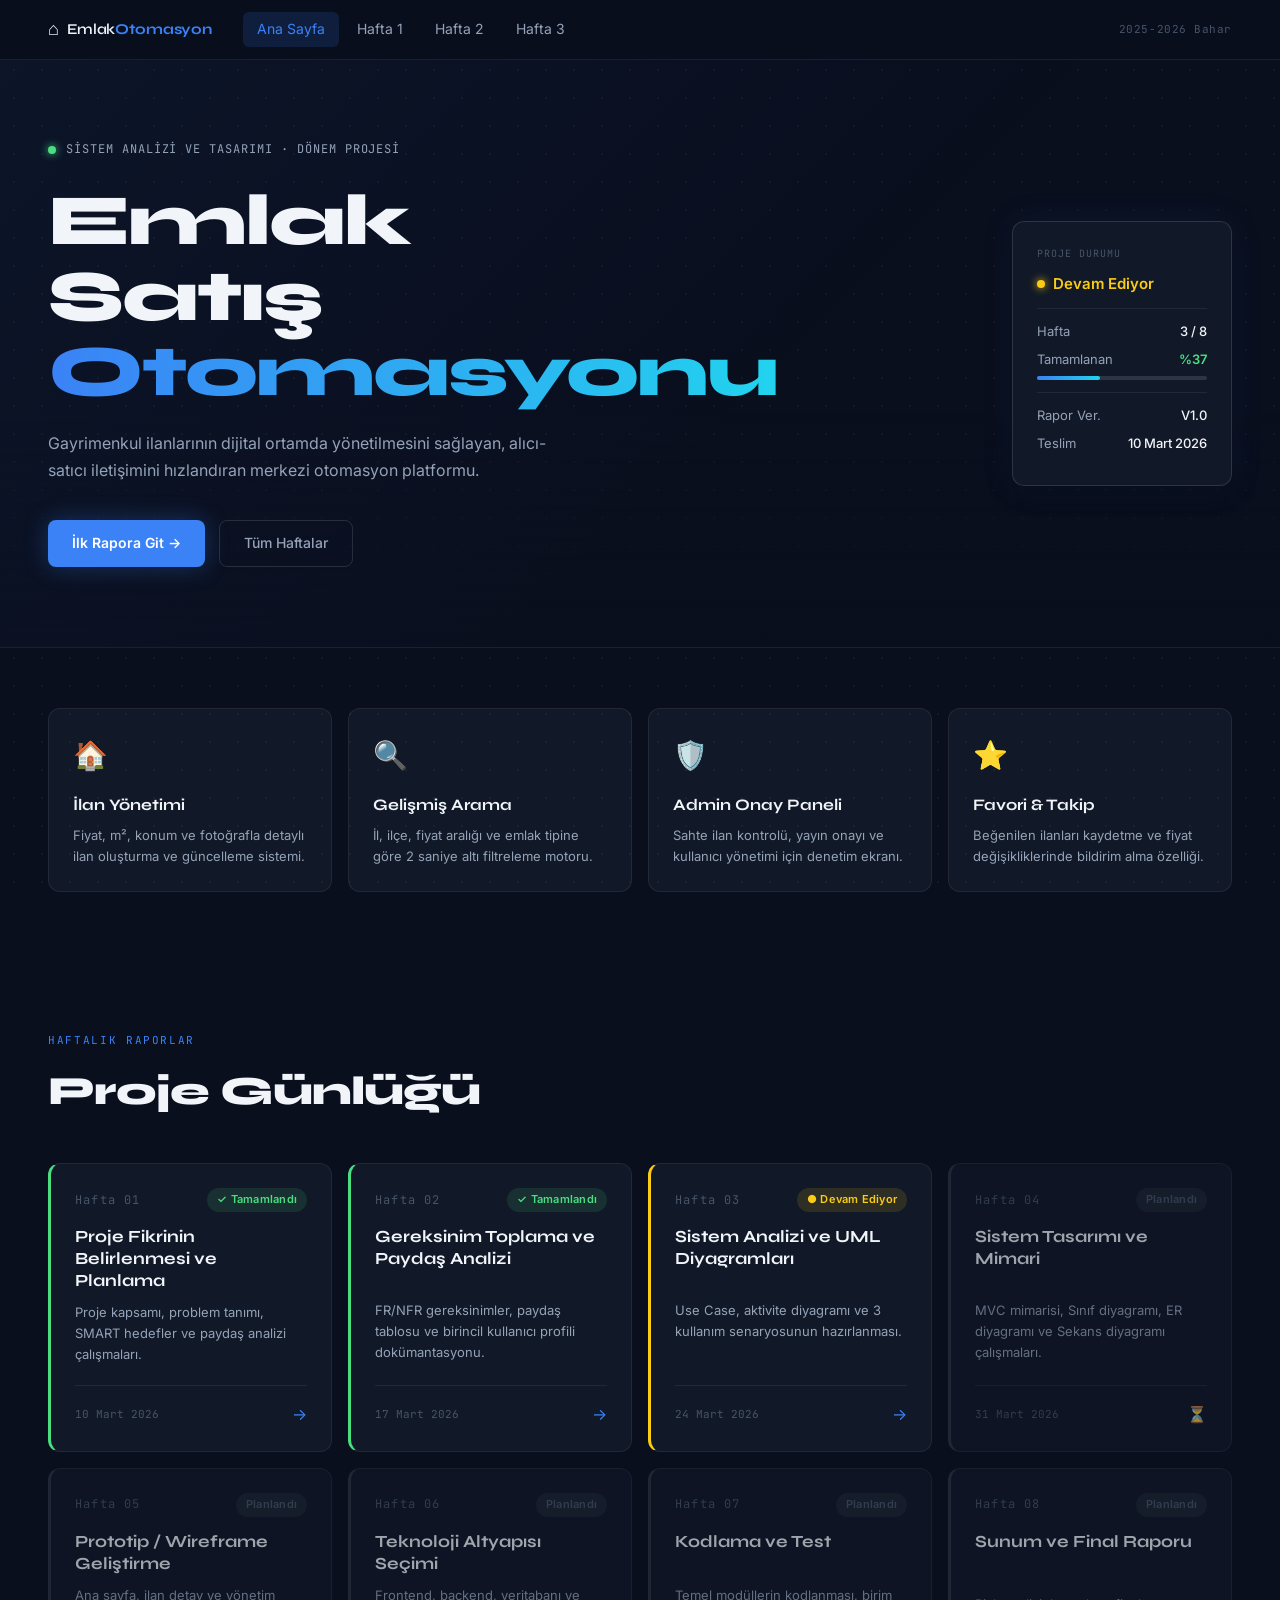
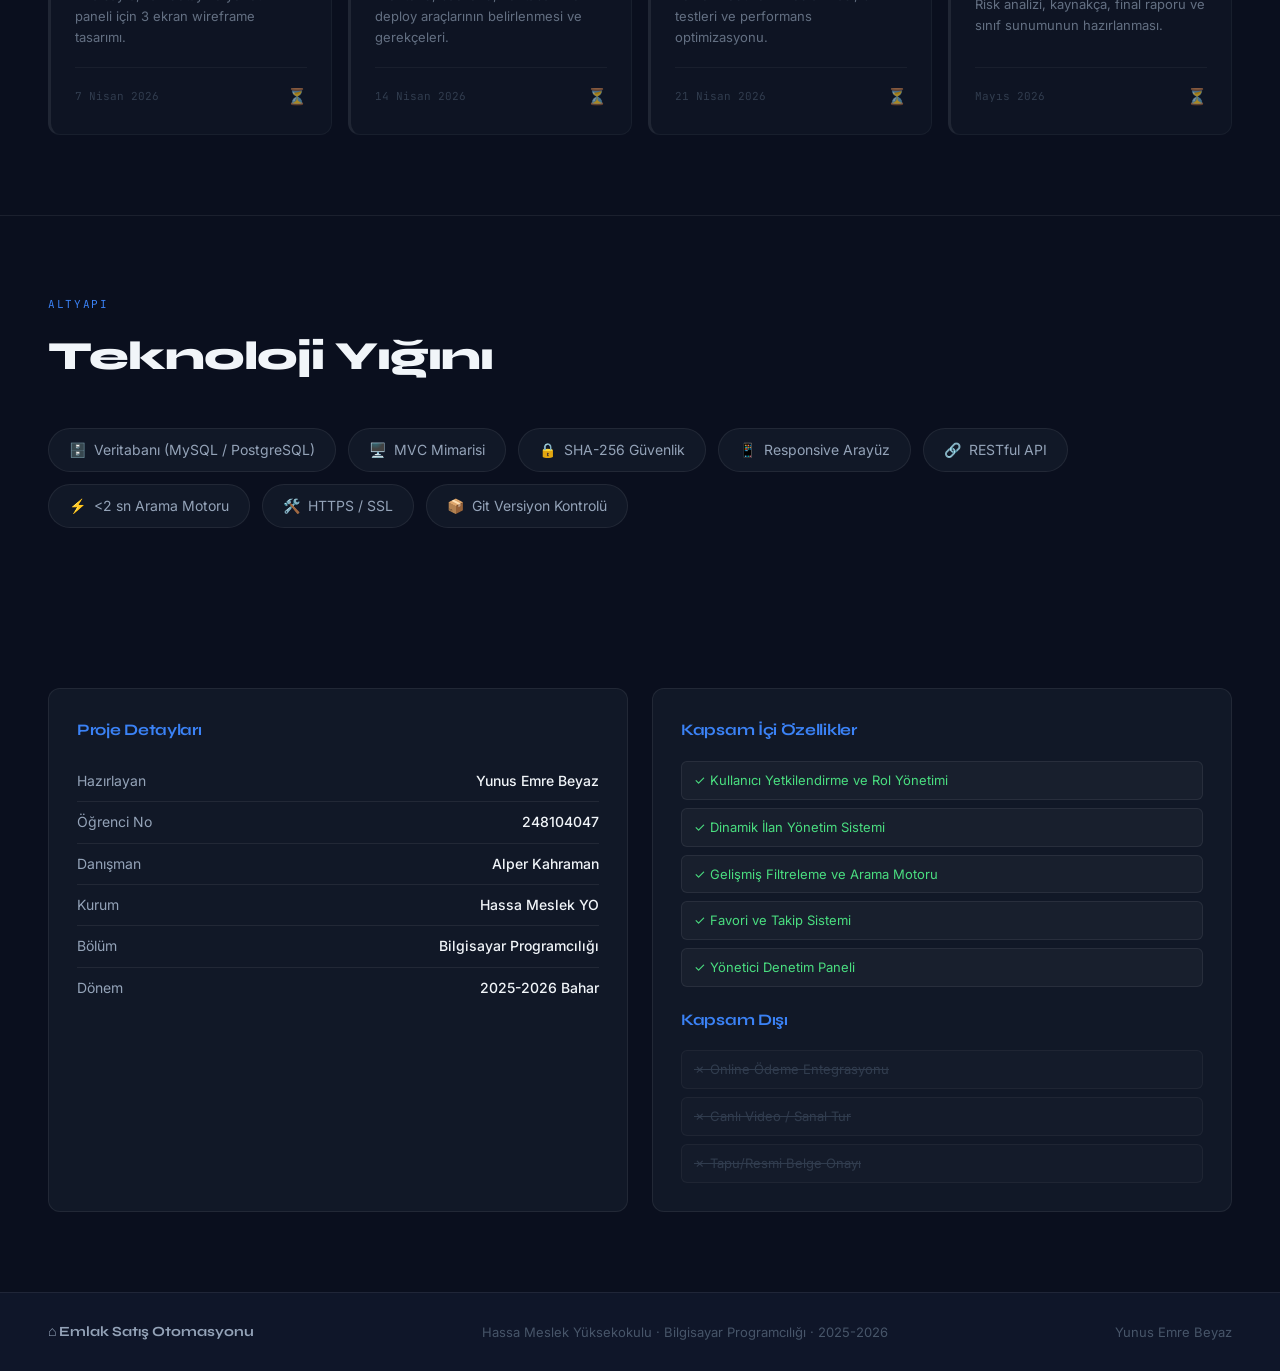
==== commit 2617ca63: "Add files via upload" ====
--- a/index.html
+++ b/index.html
@@ -1,77 +1,276 @@
 <!DOCTYPE html>
 <html lang="tr">
 <head>
-    <meta charset="UTF-8">
-    <meta name="viewport" content="width=device-width, initial-scale=1.0">
-    <title>Emlak Satış Otomasyonu - Haftalık Rapor</title>
-    <link rel="stylesheet" href="style.css">
+  <meta charset="UTF-8" />
+  <meta name="viewport" content="width=device-width, initial-scale=1.0" />
+  <title>Emlak Satış Otomasyonu — Dönem Proje Blogu</title>
+  <link rel="preconnect" href="https://fonts.googleapis.com" />
+  <link href="https://fonts.googleapis.com/css2?family=Syne:wght@400;600;700;800&family=Inter:wght@300;400;500;600&family=JetBrains+Mono:wght@400;500&display=swap" rel="stylesheet" />
+  <link rel="stylesheet" href="style.css" />
 </head>
 <body>
-    <header>
-        <div class="header-content">
-            <h1>Sistem Analizi ve Tasarımı Dönem Projesi [cite: 3, 4]</h1>
-            <h2>Emlak Satış Otomasyonu </h2>
-            <div class="student-info">
-                <p><strong>Hazırlayan:</strong> YUNUS EMRE BEYAZ [cite: 6]</p>
-                <p><strong>Öğrenci Numarası:</strong> 248104047 [cite: 6]</p>
-                <p><strong>Akademik Dönem:</strong> 2025-2026 Bahar [cite: 6]</p>
-            </div>
-        </div>
-    </header>
-
-    <main>
-        <section class="week-card">
-            <div class="week-header">
-                <h3>Hafta 1: Proje Fikrinin Belirlenmesi ve Planlama </h3>
-            </div>
-            <div class="week-content">
-                                <h4>Proje Özeti ve Amacı</h4>
-                <p>Projenin temel amacı, emlak ilanlarının dijital ortamda merkezi bir veritabanı ile yönetilmesini sağlamak; alıcı ve satıcı arasındaki iletişim sürecini hızlandırarak veri karmaşasını önlemektir[cite: 11, 12]. Geleneksel yöntemlerdeki ilan takibi zorluğu, güncel olmayan ilanların yarattığı zaman kaybı ve verilerin dağınık olması problemleri çözülerek güncel bilgiye hızlı erişim sağlanması hedeflenmektedir[cite: 13].</p>
-                
-                <h4>Problem Tanımı</h4>
-                <p>"Gayrimenkul danışmanları ve konut arayan kullanıcılar, ilanların manuel yöntemlerle veya dağınık platformlarla yönetilmesi nedeniyle veri güncelliğini takip edememe ve hızlı karar verememe problemi yaşamaktadır; bu durum zaman kaybına, hatalı fiyatlandırmalara ve ticari verimliliğin düşmesine yol açmaktadır."[cite: 36].</p>
-
-                <h4>Temel Hedefler</h4>
-                <ul>
-                    <li><strong>Fonksiyonellik:</strong> Kullanıcı kayıt, ilan ekleme, gelişmiş arama ve dinamik filtreleme özelliklerini barındıran veritabanı altyapısının tamamlanması[cite: 54, 55].</li>
-                    <li><strong>Hız ve Performans:</strong> Arama sorgulamalarının 2 saniyenin altında sonuç döndürecek şekilde optimize edilmesi[cite: 56].</li>
-                    <li><strong>Kullanıcı Deneyimi:</strong> Hem masaüstü hem de mobil cihazlarda sorunsuz çalışacak duyarlı (responsive) bir arayüz tasarımı yapılması[cite: 59].</li>
-                    <li><strong>Veri Güncelliği:</strong> 30 günü geçen ilanların otomatik olarak pasife alınması veya hatırlatma gönderilmesi[cite: 60].</li>
-                </ul>
-            </div>
-        </section>
-
-        <section class="week-card">
-            <div class="week-header">
-                <h3>Hafta 2: Gereksinim Toplama ve Paydaş Analizi </h3>
-            </div>
-            <div class="week-content">
-                                <h4>Paydaş Analizi</h4>
-                <p>Projenin temel paydaşları ve beklentileri şu şekilde belirlenmiştir:</p>
-                <ul>
-                    <li><strong>Gayrimenkul Danışmanları (Emlakçılar):</strong> İlanlarını kolayca yönetebilmek, portföy takibini hızlandırmak[cite: 66].</li>
-                    <li><strong>Bireysel Alıcı ve Kiracılar:</strong> Doğru ve güncel ilanlara hızlıca ulaşmak, gelişmiş filtreleme ile zaman kazanmak[cite: 66].</li>
-                    <li><strong>Sistem Yöneticisi (Admin):</strong> Sistemin sürekliliğini sağlamak ve ilan onay süreçlerini yönetmek[cite: 66].</li>
-                </ul>
-
-                <h4>İşlevsel Gereksinimler (Sistem Ne Yapmalı?)</h4>
-                <ul>
-                    <li>Kullanıcılar e-posta ve şifre ile sisteme kayıt olabilmeli ve giriş yapabilmelidir[cite: 86, 98].</li>
-                    <li>Yetkili kullanıcılar (emlakçılar) fiyat, m², konum ve oda sayısı gibi detaylarla ilan oluşturabilmeli ve ilanlara 1-10 arası fotoğraf yükleyebilmelidir[cite: 87, 98].</li>
-                    <li>Kullanıcılar fiyat aralığına, oda sayısına ve lokasyona göre arama yapabilmelidir[cite: 88].</li>
-                    <li>Müşteriler ilgilendikleri ilanları "Favorilerim" listesine ekleyebilmelidir[cite: 89, 99].</li>
-                    <li>Girilen ilanlar sistem yöneticisi (admin) tarafından onaylanmadan yayına girmemelidir[cite: 90].</li>
-                </ul>
-
-                <h4>İşlevsel Olmayan Gereksinimler (Sistem Nasıl Çalışmalı?)</h4>
-                <ul>
-                    <li><strong>Performans:</strong> Arama sonuçları ortalama 2 saniyenin altında yüklenmelidir[cite: 92, 101].</li>
-                    <li><strong>Güvenlik:</strong> Kullanıcı şifreleri veritabanında "hashing" (SHA-256) yöntemiyle tutulmalı ve tüm trafik HTTPS üzerinden şifrelenmelidir[cite: 93, 101].</li>
-                    <li><strong>Erişilebilirlik:</strong> Arayüz, mobil cihazlarla %100 uyumlu (responsive) olmalıdır[cite: 94, 95, 102].</li>
-                    <li><strong>Veri Bütünlüğü:</strong> Bir ilan silindiğinde fotoğrafları da otomatik olarak temizlenmelidir[cite: 96].</li>
-                </ul>
-            </div>
-        </section>
-    </main>
+
+  <!-- NAV -->
+  <nav class="navbar">
+    <a href="index.html" class="nav-brand">
+      <span class="brand-icon">⌂</span>
+      <span>Emlak<b>Otomasyon</b></span>
+    </a>
+    <div class="nav-links">
+      <a href="index.html" class="active">Ana Sayfa</a>
+      <a href="hafta-1.html">Hafta 1</a>
+      <a href="hafta-2.html">Hafta 2</a>
+      <a href="hafta-3.html">Hafta 3</a>
+    </div>
+    <div class="nav-badge">2025-2026 Bahar</div>
+  </nav>
+
+  <!-- HERO -->
+  <section class="hero">
+    <div class="hero-grid-bg"></div>
+    <div class="hero-inner">
+      <div class="hero-eyebrow">
+        <span class="dot dot-green"></span>
+        Sistem Analizi ve Tasarımı · Dönem Projesi
+      </div>
+      <h1 class="hero-title">
+        Emlak Satış<br />
+        <span class="hero-title-accent">Otomasyonu</span>
+      </h1>
+      <p class="hero-sub">Gayrimenkul ilanlarının dijital ortamda yönetilmesini sağlayan, alıcı-satıcı iletişimini hızlandıran merkezi otomasyon platformu.</p>
+      <div class="hero-cta-row">
+        <a href="hafta-1.html" class="btn-primary">İlk Rapora Git →</a>
+        <a href="#raporlar" class="btn-ghost">Tüm Haftalar</a>
+      </div>
+    </div>
+    <div class="hero-card-float">
+      <div class="float-card">
+        <div class="fc-label">Proje Durumu</div>
+        <div class="fc-status"><span class="dot dot-yellow anim"></span> Devam Ediyor</div>
+        <div class="fc-divider"></div>
+        <div class="fc-row"><span>Hafta</span><span>3 / 8</span></div>
+        <div class="fc-row"><span>Tamamlanan</span><span class="fc-green">%37</span></div>
+        <div class="fc-bar-wrap"><div class="fc-bar" style="width:37%"></div></div>
+        <div class="fc-divider"></div>
+        <div class="fc-row"><span>Rapor Ver.</span><span>V1.0</span></div>
+        <div class="fc-row"><span>Teslim</span><span>10 Mart 2026</span></div>
+      </div>
+    </div>
+  </section>
+
+  <!-- FEATURES -->
+  <section class="features">
+    <div class="features-inner">
+      <div class="feat-card">
+        <div class="feat-icon">🏠</div>
+        <h3>İlan Yönetimi</h3>
+        <p>Fiyat, m², konum ve fotoğrafla detaylı ilan oluşturma ve güncelleme sistemi.</p>
+      </div>
+      <div class="feat-card">
+        <div class="feat-icon">🔍</div>
+        <h3>Gelişmiş Arama</h3>
+        <p>İl, ilçe, fiyat aralığı ve emlak tipine göre 2 saniye altı filtreleme motoru.</p>
+      </div>
+      <div class="feat-card">
+        <div class="feat-icon">🛡️</div>
+        <h3>Admin Onay Paneli</h3>
+        <p>Sahte ilan kontrolü, yayın onayı ve kullanıcı yönetimi için denetim ekranı.</p>
+      </div>
+      <div class="feat-card">
+        <div class="feat-icon">⭐</div>
+        <h3>Favori & Takip</h3>
+        <p>Beğenilen ilanları kaydetme ve fiyat değişikliklerinde bildirim alma özelliği.</p>
+      </div>
+    </div>
+  </section>
+
+  <!-- HAFTALIK RAPORLAR -->
+  <section class="reports" id="raporlar">
+    <div class="section-inner">
+      <div class="section-header">
+        <span class="section-tag">HAFTALIK RAPORLAR</span>
+        <h2 class="section-title">Proje Günlüğü</h2>
+      </div>
+
+      <div class="reports-grid">
+
+        <!-- Hafta 1 -->
+        <a href="hafta-1.html" class="report-card status-done">
+          <div class="rc-top">
+            <span class="rc-week">Hafta 01</span>
+            <span class="rc-badge done">✓ Tamamlandı</span>
+          </div>
+          <h3 class="rc-title">Proje Fikrinin Belirlenmesi ve Planlama</h3>
+          <p class="rc-desc">Proje kapsamı, problem tanımı, SMART hedefler ve paydaş analizi çalışmaları.</p>
+          <div class="rc-footer">
+            <span class="rc-date">10 Mart 2026</span>
+            <span class="rc-arrow">→</span>
+          </div>
+        </a>
+
+        <!-- Hafta 2 -->
+        <a href="hafta-2.html" class="report-card status-done">
+          <div class="rc-top">
+            <span class="rc-week">Hafta 02</span>
+            <span class="rc-badge done">✓ Tamamlandı</span>
+          </div>
+          <h3 class="rc-title">Gereksinim Toplama ve Paydaş Analizi</h3>
+          <p class="rc-desc">FR/NFR gereksinimler, paydaş tablosu ve birincil kullanıcı profili dokümantasyonu.</p>
+          <div class="rc-footer">
+            <span class="rc-date">17 Mart 2026</span>
+            <span class="rc-arrow">→</span>
+          </div>
+        </a>
+
+        <!-- Hafta 3 -->
+        <a href="hafta-3.html" class="report-card status-active">
+          <div class="rc-top">
+            <span class="rc-week">Hafta 03</span>
+            <span class="rc-badge active">● Devam Ediyor</span>
+          </div>
+          <h3 class="rc-title">Sistem Analizi ve UML Diyagramları</h3>
+          <p class="rc-desc">Use Case, aktivite diyagramı ve 3 kullanım senaryosunun hazırlanması.</p>
+          <div class="rc-footer">
+            <span class="rc-date">24 Mart 2026</span>
+            <span class="rc-arrow">→</span>
+          </div>
+        </a>
+
+        <!-- Hafta 4 -->
+        <div class="report-card status-pending">
+          <div class="rc-top">
+            <span class="rc-week">Hafta 04</span>
+            <span class="rc-badge pending">Planlandı</span>
+          </div>
+          <h3 class="rc-title">Sistem Tasarımı ve Mimari</h3>
+          <p class="rc-desc">MVC mimarisi, Sınıf diyagramı, ER diyagramı ve Sekans diyagramı çalışmaları.</p>
+          <div class="rc-footer">
+            <span class="rc-date">31 Mart 2026</span>
+            <span class="rc-arrow rc-lock">⏳</span>
+          </div>
+        </div>
+
+        <!-- Hafta 5 -->
+        <div class="report-card status-pending">
+          <div class="rc-top">
+            <span class="rc-week">Hafta 05</span>
+            <span class="rc-badge pending">Planlandı</span>
+          </div>
+          <h3 class="rc-title">Prototip / Wireframe Geliştirme</h3>
+          <p class="rc-desc">Ana sayfa, ilan detay ve yönetim paneli için 3 ekran wireframe tasarımı.</p>
+          <div class="rc-footer">
+            <span class="rc-date">7 Nisan 2026</span>
+            <span class="rc-arrow rc-lock">⏳</span>
+          </div>
+        </div>
+
+        <!-- Hafta 6 -->
+        <div class="report-card status-pending">
+          <div class="rc-top">
+            <span class="rc-week">Hafta 06</span>
+            <span class="rc-badge pending">Planlandı</span>
+          </div>
+          <h3 class="rc-title">Teknoloji Altyapısı Seçimi</h3>
+          <p class="rc-desc">Frontend, backend, veritabanı ve deploy araçlarının belirlenmesi ve gerekçeleri.</p>
+          <div class="rc-footer">
+            <span class="rc-date">14 Nisan 2026</span>
+            <span class="rc-arrow rc-lock">⏳</span>
+          </div>
+        </div>
+
+        <!-- Hafta 7 -->
+        <div class="report-card status-pending">
+          <div class="rc-top">
+            <span class="rc-week">Hafta 07</span>
+            <span class="rc-badge pending">Planlandı</span>
+          </div>
+          <h3 class="rc-title">Kodlama ve Test</h3>
+          <p class="rc-desc">Temel modüllerin kodlanması, birim testleri ve performans optimizasyonu.</p>
+          <div class="rc-footer">
+            <span class="rc-date">21 Nisan 2026</span>
+            <span class="rc-arrow rc-lock">⏳</span>
+          </div>
+        </div>
+
+        <!-- Hafta 8 -->
+        <div class="report-card status-pending">
+          <div class="rc-top">
+            <span class="rc-week">Hafta 08</span>
+            <span class="rc-badge pending">Planlandı</span>
+          </div>
+          <h3 class="rc-title">Sunum ve Final Raporu</h3>
+          <p class="rc-desc">Risk analizi, kaynakça, final raporu ve sınıf sunumunun hazırlanması.</p>
+          <div class="rc-footer">
+            <span class="rc-date">Mayıs 2026</span>
+            <span class="rc-arrow rc-lock">⏳</span>
+          </div>
+        </div>
+
+      </div>
+    </div>
+  </section>
+
+  <!-- TECH STACK -->
+  <section class="tech-section">
+    <div class="section-inner">
+      <div class="section-header">
+        <span class="section-tag">ALTYAPI</span>
+        <h2 class="section-title">Teknoloji Yığını</h2>
+      </div>
+      <div class="tech-grid">
+        <div class="tech-pill"><span>🗄️</span> Veritabanı (MySQL / PostgreSQL)</div>
+        <div class="tech-pill"><span>🖥️</span> MVC Mimarisi</div>
+        <div class="tech-pill"><span>🔒</span> SHA-256 Güvenlik</div>
+        <div class="tech-pill"><span>📱</span> Responsive Arayüz</div>
+        <div class="tech-pill"><span>🔗</span> RESTful API</div>
+        <div class="tech-pill"><span>⚡</span> &lt;2 sn Arama Motoru</div>
+        <div class="tech-pill"><span>🛠️</span> HTTPS / SSL</div>
+        <div class="tech-pill"><span>📦</span> Git Versiyon Kontrolü</div>
+      </div>
+    </div>
+  </section>
+
+  <!-- PROJECT INFO -->
+  <section class="info-section">
+    <div class="section-inner">
+      <div class="info-grid">
+        <div class="info-card">
+          <h3>Proje Detayları</h3>
+          <div class="info-row"><span>Hazırlayan</span><b>Yunus Emre Beyaz</b></div>
+          <div class="info-row"><span>Öğrenci No</span><b>248104047</b></div>
+          <div class="info-row"><span>Danışman</span><b>Alper Kahraman</b></div>
+          <div class="info-row"><span>Kurum</span><b>Hassa Meslek YO</b></div>
+          <div class="info-row"><span>Bölüm</span><b>Bilgisayar Programcılığı</b></div>
+          <div class="info-row"><span>Dönem</span><b>2025-2026 Bahar</b></div>
+        </div>
+        <div class="info-card">
+          <h3>Kapsam İçi Özellikler</h3>
+          <div class="scope-list">
+            <div class="scope-item">✓ Kullanıcı Yetkilendirme ve Rol Yönetimi</div>
+            <div class="scope-item">✓ Dinamik İlan Yönetim Sistemi</div>
+            <div class="scope-item">✓ Gelişmiş Filtreleme ve Arama Motoru</div>
+            <div class="scope-item">✓ Favori ve Takip Sistemi</div>
+            <div class="scope-item">✓ Yönetici Denetim Paneli</div>
+          </div>
+          <h3 style="margin-top:20px">Kapsam Dışı</h3>
+          <div class="scope-list">
+            <div class="scope-item out">✗ Online Ödeme Entegrasyonu</div>
+            <div class="scope-item out">✗ Canlı Video / Sanal Tur</div>
+            <div class="scope-item out">✗ Tapu/Resmi Belge Onayı</div>
+          </div>
+        </div>
+      </div>
+    </div>
+  </section>
+
+  <!-- FOOTER -->
+  <footer class="site-footer">
+    <div class="footer-inner">
+      <div class="footer-brand">⌂ Emlak Satış Otomasyonu</div>
+      <div class="footer-center">Hassa Meslek Yüksekokulu · Bilgisayar Programcılığı · 2025-2026</div>
+      <div class="footer-right">Yunus Emre Beyaz</div>
+    </div>
+  </footer>
+
 </body>
-</html>+</html>
--- a/style.css
+++ b/style.css
@@ -1,144 +1,756 @@
-/* --- Detay Sayfası (hafta1.html vb.) Özel Stilleri --- */
-
-.detail-page {
-    background-color: #f8f9fa;
-    padding: 0;
-}
-
-.container {
-    max-width: 900px;
-    margin: 0 auto;
-    padding: 0 20px;
-}
-
-.detail-header {
-    background: linear-gradient(135deg, #1e3c72 0%, #2a5298 100%);
-    color: white;
-    padding: 30px 0;
-    text-align: center;
-    margin-bottom: 20px;
-    box-shadow: 0 2px 10px rgba(0,0,0,0.1);
-}
-
-.detail-header h1 {
-    font-size: 2rem;
-    margin-bottom: 5px;
-}
-
-.detail-header .subtitle {
-    font-size: 1.1rem;
-    color: #d1d8e0;
-}
-
-.back-link {
-    display: inline-block;
-    margin-bottom: 20px;
-    color: #2980b9;
-    text-decoration: none;
-    font-weight: 600;
-    transition: color 0.3s ease;
-}
-
-.back-link:hover {
-    color: #1c5980;
-}
-
-.back-link i {
-    margin-right: 5px;
-}
-
-.report-article {
-    background: white;
-    padding: 40px;
-    border-radius: 10px;
-    box-shadow: 0 4px 15px rgba(0,0,0,0.05);
-    margin-bottom: 40px;
-}
-
-.article-title {
-    color: #2c3e50;
-    font-size: 1.8rem;
-    border-bottom: 2px solid #ecf0f1;
-    padding-bottom: 10px;
-    margin-bottom: 15px;
-}
-
-.report-meta {
-    display: flex;
-    gap: 20px;
-    color: #7f8c8d;
-    font-size: 0.9rem;
-    margin-bottom: 30px;
-    background-color: #fdfdfd;
-    padding: 10px 15px;
-    border-radius: 6px;
-    border: 1px solid #eee;
-}
-
-.report-meta span {
-    display: flex;
-    align-items: center;
-    gap: 5px;
-}
-
-.content-section {
-    margin-bottom: 35px;
-}
-
-.content-section h2 {
-    color: #2980b9;
-    font-size: 1.3rem;
-    margin-bottom: 15px;
-    display: flex;
-    align-items: center;
-    gap: 10px;
-}
-
-.content-section h2 i {
-    color: #34495e;
-}
-
-.content-section p {
-    color: #444;
-    margin-bottom: 15px;
-    line-height: 1.7;
-}
-
-.content-section ul {
-    margin-left: 20px;
-    color: #444;
-}
-
-.content-section li {
-    margin-bottom: 10px;
-    line-height: 1.6;
-}
-
-.tech-stack {
-    background-color: #f1f2f6;
-    border-left: 4px solid #2980b9;
-    padding: 15px 20px;
-    border-radius: 0 5px 5px 0;
-    line-height: 1.8;
-    color: #2f3542;
-}
-
-.detail-footer {
-    text-align: center;
-    padding: 20px 0;
-    color: #7f8c8d;
-    font-size: 0.9rem;
-    border-top: 1px solid #e1e8ed;
-    background-color: white;
-}
-
-/* Mobil Uyumluluk */
-@media (max-width: 600px) {
-    .report-meta {
-        flex-direction: column;
-        gap: 10px;
-    }
-    .report-article {
-        padding: 20px;
-    }
-}+/* ================================================
+   EMLAK SATIŞ OTOMASYONU — Proje Blogu
+   Aesthetic: Clean Tech / Modern Editorial
+   Palette: Deep Navy + Electric Blue + White
+   ================================================ */
+
+:root {
+  --navy: #0a0f1e;
+  --navy2: #0f1629;
+  --navy3: #141d35;
+  --card-bg: #111827;
+  --card-bg2: #1a2235;
+  --border: rgba(255,255,255,0.07);
+  --border2: rgba(255,255,255,0.12);
+  --blue: #3b82f6;
+  --blue-dim: rgba(59,130,246,0.15);
+  --blue-glow: rgba(59,130,246,0.08);
+  --cyan: #22d3ee;
+  --green: #4ade80;
+  --yellow: #facc15;
+  --red: #f87171;
+  --text: #f1f5f9;
+  --text-muted: #94a3b8;
+  --text-dim: #475569;
+  --radius-sm: 8px;
+  --radius: 12px;
+  --radius-lg: 20px;
+  --font-head: 'Syne', sans-serif;
+  --font-body: 'Inter', sans-serif;
+  --font-mono: 'JetBrains Mono', monospace;
+  --shadow: 0 4px 24px rgba(0,0,0,0.4);
+  --shadow-blue: 0 0 32px rgba(59,130,246,0.12);
+}
+
+*, *::before, *::after { box-sizing: border-box; margin: 0; padding: 0; }
+html { scroll-behavior: smooth; }
+
+body {
+  background: var(--navy);
+  color: var(--text);
+  font-family: var(--font-body);
+  font-size: 15px;
+  line-height: 1.6;
+  -webkit-font-smoothing: antialiased;
+  overflow-x: hidden;
+}
+
+/* ---- DOT GRID BACKGROUND ---- */
+body::before {
+  content: '';
+  position: fixed;
+  inset: 0;
+  background-image: radial-gradient(circle, rgba(255,255,255,0.04) 1px, transparent 1px);
+  background-size: 28px 28px;
+  pointer-events: none;
+  z-index: 0;
+}
+
+/* ================================================ NAVBAR */
+.navbar {
+  position: sticky;
+  top: 0;
+  z-index: 100;
+  display: flex;
+  align-items: center;
+  gap: 32px;
+  padding: 0 48px;
+  height: 60px;
+  background: rgba(10,15,30,0.85);
+  backdrop-filter: blur(16px);
+  border-bottom: 1px solid var(--border);
+}
+
+.nav-brand {
+  display: flex;
+  align-items: center;
+  gap: 8px;
+  text-decoration: none;
+  color: var(--text);
+  font-family: var(--font-head);
+  font-size: 15px;
+  font-weight: 600;
+  letter-spacing: -0.3px;
+  white-space: nowrap;
+}
+
+.brand-icon { font-size: 18px; }
+.nav-brand b { color: var(--blue); }
+
+.nav-links {
+  display: flex;
+  gap: 4px;
+  flex: 1;
+}
+
+.nav-links a {
+  text-decoration: none;
+  color: var(--text-muted);
+  font-size: 14px;
+  padding: 6px 14px;
+  border-radius: 6px;
+  transition: all 0.2s;
+}
+.nav-links a:hover { color: var(--text); background: rgba(255,255,255,0.05); }
+.nav-links a.active { color: var(--blue); background: var(--blue-dim); }
+
+.nav-badge {
+  font-family: var(--font-mono);
+  font-size: 11px;
+  color: var(--text-dim);
+  letter-spacing: 0.05em;
+  white-space: nowrap;
+}
+
+/* ================================================ HERO */
+.hero {
+  position: relative;
+  display: grid;
+  grid-template-columns: 1fr auto;
+  align-items: center;
+  gap: 48px;
+  padding: 80px 48px 80px;
+  overflow: hidden;
+  min-height: 520px;
+}
+
+.hero-grid-bg {
+  position: absolute;
+  inset: 0;
+  background: 
+    linear-gradient(135deg, rgba(59,130,246,0.05) 0%, transparent 60%),
+    linear-gradient(to bottom, transparent 60%, var(--navy) 100%);
+  pointer-events: none;
+}
+
+.hero-inner { position: relative; z-index: 1; max-width: 600px; }
+
+.hero-eyebrow {
+  display: flex;
+  align-items: center;
+  gap: 10px;
+  font-family: var(--font-mono);
+  font-size: 12px;
+  color: var(--text-muted);
+  letter-spacing: 0.08em;
+  text-transform: uppercase;
+  margin-bottom: 24px;
+}
+
+.dot {
+  width: 8px;
+  height: 8px;
+  border-radius: 50%;
+  flex-shrink: 0;
+}
+.dot-green { background: var(--green); box-shadow: 0 0 8px var(--green); }
+.dot-yellow { background: var(--yellow); box-shadow: 0 0 8px var(--yellow); }
+.dot.anim { animation: pulse-dot 2s ease-in-out infinite; }
+
+@keyframes pulse-dot {
+  0%, 100% { opacity: 1; transform: scale(1); }
+  50% { opacity: 0.6; transform: scale(0.8); }
+}
+
+.hero-title {
+  font-family: var(--font-head);
+  font-size: clamp(44px, 6vw, 72px);
+  font-weight: 800;
+  line-height: 1.05;
+  letter-spacing: -2px;
+  color: var(--text);
+  margin-bottom: 20px;
+}
+
+.hero-title-accent {
+  background: linear-gradient(90deg, var(--blue), var(--cyan));
+  -webkit-background-clip: text;
+  -webkit-text-fill-color: transparent;
+  background-clip: text;
+}
+
+.hero-sub {
+  font-size: 16px;
+  color: var(--text-muted);
+  line-height: 1.7;
+  max-width: 500px;
+  margin-bottom: 36px;
+}
+
+.hero-cta-row { display: flex; gap: 14px; flex-wrap: wrap; }
+
+.btn-primary {
+  display: inline-flex;
+  align-items: center;
+  text-decoration: none;
+  background: var(--blue);
+  color: white;
+  font-weight: 600;
+  font-size: 14px;
+  padding: 11px 24px;
+  border-radius: var(--radius-sm);
+  transition: all 0.2s;
+  box-shadow: 0 0 24px rgba(59,130,246,0.3);
+}
+.btn-primary:hover { background: #2563eb; transform: translateY(-1px); box-shadow: 0 0 32px rgba(59,130,246,0.45); }
+
+.btn-ghost {
+  display: inline-flex;
+  align-items: center;
+  text-decoration: none;
+  color: var(--text-muted);
+  font-weight: 500;
+  font-size: 14px;
+  padding: 11px 24px;
+  border: 1px solid var(--border2);
+  border-radius: var(--radius-sm);
+  transition: all 0.2s;
+}
+.btn-ghost:hover { color: var(--text); border-color: rgba(255,255,255,0.2); background: rgba(255,255,255,0.04); }
+
+/* ---- FLOAT CARD ---- */
+.hero-card-float { position: relative; z-index: 1; flex-shrink: 0; }
+
+.float-card {
+  background: var(--card-bg);
+  border: 1px solid var(--border2);
+  border-radius: var(--radius);
+  padding: 24px;
+  min-width: 220px;
+  box-shadow: var(--shadow), var(--shadow-blue);
+  animation: float-anim 4s ease-in-out infinite;
+}
+
+@keyframes float-anim {
+  0%, 100% { transform: translateY(0); }
+  50% { transform: translateY(-10px); }
+}
+
+.fc-label {
+  font-family: var(--font-mono);
+  font-size: 10px;
+  color: var(--text-dim);
+  text-transform: uppercase;
+  letter-spacing: 0.1em;
+  margin-bottom: 10px;
+}
+
+.fc-status {
+  display: flex;
+  align-items: center;
+  gap: 8px;
+  font-weight: 600;
+  font-size: 15px;
+  color: var(--yellow);
+  margin-bottom: 10px;
+}
+
+.fc-divider { height: 1px; background: var(--border); margin: 12px 0; }
+
+.fc-row {
+  display: flex;
+  justify-content: space-between;
+  font-size: 13px;
+  color: var(--text-muted);
+  margin-bottom: 7px;
+}
+.fc-row b, .fc-row span:last-child { color: var(--text); font-weight: 500; }
+.fc-green { color: var(--green) !important; font-weight: 600 !important; }
+
+.fc-bar-wrap { height: 4px; background: var(--border2); border-radius: 2px; margin-top: 4px; }
+.fc-bar { height: 100%; background: linear-gradient(90deg, var(--blue), var(--cyan)); border-radius: 2px; transition: width 1.5s ease; }
+
+/* ================================================ FEATURES */
+.features { padding: 60px 48px; border-top: 1px solid var(--border); }
+
+.features-inner {
+  display: grid;
+  grid-template-columns: repeat(auto-fit, minmax(220px, 1fr));
+  gap: 16px;
+  max-width: 1200px;
+  margin: 0 auto;
+}
+
+.feat-card {
+  background: var(--card-bg);
+  border: 1px solid var(--border);
+  border-radius: var(--radius);
+  padding: 24px;
+  transition: all 0.25s;
+}
+.feat-card:hover { border-color: var(--border2); background: var(--card-bg2); transform: translateY(-3px); }
+
+.feat-icon { font-size: 28px; margin-bottom: 14px; }
+
+.feat-card h3 {
+  font-family: var(--font-head);
+  font-size: 16px;
+  font-weight: 700;
+  color: var(--text);
+  margin-bottom: 8px;
+}
+
+.feat-card p { font-size: 13px; color: var(--text-muted); line-height: 1.6; }
+
+/* ================================================ SECTION COMMON */
+.section-inner { max-width: 1200px; margin: 0 auto; }
+
+.section-header { margin-bottom: 40px; }
+
+.section-tag {
+  font-family: var(--font-mono);
+  font-size: 11px;
+  color: var(--blue);
+  letter-spacing: 0.15em;
+  text-transform: uppercase;
+  display: block;
+  margin-bottom: 10px;
+}
+
+.section-title {
+  font-family: var(--font-head);
+  font-size: clamp(28px, 4vw, 40px);
+  font-weight: 800;
+  letter-spacing: -1px;
+  color: var(--text);
+}
+
+/* ================================================ REPORTS */
+.reports { padding: 80px 48px; }
+
+.reports-grid {
+  display: grid;
+  grid-template-columns: repeat(auto-fill, minmax(280px, 1fr));
+  gap: 16px;
+}
+
+.report-card {
+  display: flex;
+  flex-direction: column;
+  background: var(--card-bg);
+  border: 1px solid var(--border);
+  border-radius: var(--radius);
+  padding: 24px;
+  text-decoration: none;
+  color: inherit;
+  transition: all 0.25s;
+  position: relative;
+  overflow: hidden;
+}
+
+a.report-card:hover {
+  border-color: var(--blue);
+  background: var(--card-bg2);
+  transform: translateY(-4px);
+  box-shadow: var(--shadow-blue);
+}
+
+.report-card.status-done { border-left: 3px solid var(--green); }
+.report-card.status-active { border-left: 3px solid var(--yellow); }
+.report-card.status-pending { border-left: 3px solid var(--border2); opacity: 0.65; }
+
+.rc-top {
+  display: flex;
+  justify-content: space-between;
+  align-items: center;
+  margin-bottom: 14px;
+}
+
+.rc-week {
+  font-family: var(--font-mono);
+  font-size: 12px;
+  color: var(--text-dim);
+  letter-spacing: 0.1em;
+}
+
+.rc-badge {
+  font-size: 11px;
+  font-weight: 600;
+  padding: 3px 10px;
+  border-radius: 20px;
+  letter-spacing: 0.02em;
+}
+.rc-badge.done { background: rgba(74,222,128,0.12); color: var(--green); }
+.rc-badge.active { background: rgba(250,204,21,0.12); color: var(--yellow); }
+.rc-badge.pending { background: rgba(255,255,255,0.05); color: var(--text-dim); }
+
+.rc-title {
+  font-family: var(--font-head);
+  font-size: 17px;
+  font-weight: 700;
+  color: var(--text);
+  margin-bottom: 10px;
+  line-height: 1.3;
+  flex: 1;
+}
+
+.rc-desc { font-size: 13px; color: var(--text-muted); line-height: 1.6; flex: 1; }
+
+.rc-footer {
+  display: flex;
+  justify-content: space-between;
+  align-items: center;
+  margin-top: 20px;
+  padding-top: 16px;
+  border-top: 1px solid var(--border);
+}
+
+.rc-date { font-family: var(--font-mono); font-size: 11px; color: var(--text-dim); }
+.rc-arrow { color: var(--blue); font-size: 16px; transition: transform 0.2s; }
+a.report-card:hover .rc-arrow { transform: translateX(4px); }
+.rc-lock { color: var(--text-dim) !important; }
+
+/* ================================================ TECH */
+.tech-section { padding: 80px 48px; border-top: 1px solid var(--border); }
+
+.tech-grid {
+  display: flex;
+  flex-wrap: wrap;
+  gap: 12px;
+}
+
+.tech-pill {
+  display: flex;
+  align-items: center;
+  gap: 8px;
+  background: var(--card-bg);
+  border: 1px solid var(--border);
+  border-radius: 30px;
+  padding: 10px 20px;
+  font-size: 14px;
+  color: var(--text-muted);
+  transition: all 0.2s;
+}
+.tech-pill:hover { border-color: var(--blue); color: var(--text); background: var(--blue-dim); }
+
+/* ================================================ INFO */
+.info-section { padding: 80px 48px; }
+
+.info-grid {
+  display: grid;
+  grid-template-columns: 1fr 1fr;
+  gap: 24px;
+}
+
+.info-card {
+  background: var(--card-bg);
+  border: 1px solid var(--border);
+  border-radius: var(--radius);
+  padding: 28px;
+}
+
+.info-card h3 {
+  font-family: var(--font-head);
+  font-size: 16px;
+  font-weight: 700;
+  color: var(--blue);
+  margin-bottom: 18px;
+  letter-spacing: -0.3px;
+}
+
+.info-row {
+  display: flex;
+  justify-content: space-between;
+  padding: 9px 0;
+  border-bottom: 1px solid var(--border);
+  font-size: 14px;
+}
+.info-row:last-child { border-bottom: none; }
+.info-row span { color: var(--text-muted); }
+.info-row b { color: var(--text); font-weight: 500; }
+
+.scope-list { display: flex; flex-direction: column; gap: 8px; }
+
+.scope-item {
+  font-size: 13px;
+  color: var(--text-muted);
+  padding: 8px 12px;
+  background: rgba(255,255,255,0.03);
+  border-radius: 6px;
+  border: 1px solid var(--border);
+}
+.scope-item:not(.out) { color: var(--green); }
+.scope-item.out { color: var(--text-dim); text-decoration: line-through; opacity: 0.6; }
+
+/* ================================================ FOOTER */
+.site-footer {
+  border-top: 1px solid var(--border);
+  padding: 28px 48px;
+  background: var(--navy2);
+}
+
+.footer-inner {
+  display: flex;
+  justify-content: space-between;
+  align-items: center;
+  font-size: 13px;
+  color: var(--text-dim);
+  gap: 16px;
+  flex-wrap: wrap;
+}
+
+.footer-brand { font-family: var(--font-head); font-weight: 700; color: var(--text-muted); font-size: 14px; }
+
+/* ================================================ DETAIL PAGE */
+.detail-nav {
+  position: sticky;
+  top: 0;
+  z-index: 100;
+  display: flex;
+  align-items: center;
+  gap: 16px;
+  padding: 0 48px;
+  height: 60px;
+  background: rgba(10,15,30,0.9);
+  backdrop-filter: blur(16px);
+  border-bottom: 1px solid var(--border);
+}
+
+.back-btn {
+  display: flex;
+  align-items: center;
+  gap: 8px;
+  text-decoration: none;
+  color: var(--text-muted);
+  font-size: 14px;
+  padding: 6px 14px;
+  border-radius: 6px;
+  border: 1px solid var(--border);
+  transition: all 0.2s;
+}
+.back-btn:hover { color: var(--text); border-color: var(--border2); background: rgba(255,255,255,0.04); }
+
+.detail-nav-title {
+  font-family: var(--font-mono);
+  font-size: 12px;
+  color: var(--text-dim);
+  letter-spacing: 0.08em;
+}
+
+/* DETAIL HEADER */
+.detail-hero {
+  padding: 60px 48px 48px;
+  border-bottom: 1px solid var(--border);
+  background: linear-gradient(135deg, rgba(59,130,246,0.04) 0%, transparent 60%);
+}
+
+.detail-eyebrow {
+  display: flex;
+  align-items: center;
+  gap: 10px;
+  font-family: var(--font-mono);
+  font-size: 11px;
+  color: var(--text-dim);
+  letter-spacing: 0.12em;
+  text-transform: uppercase;
+  margin-bottom: 18px;
+}
+
+.detail-title {
+  font-family: var(--font-head);
+  font-size: clamp(28px, 4vw, 48px);
+  font-weight: 800;
+  letter-spacing: -1.5px;
+  color: var(--text);
+  line-height: 1.1;
+  margin-bottom: 20px;
+}
+
+.detail-meta {
+  display: flex;
+  gap: 20px;
+  flex-wrap: wrap;
+}
+
+.dm-item {
+  display: flex;
+  align-items: center;
+  gap: 8px;
+  font-family: var(--font-mono);
+  font-size: 12px;
+  color: var(--text-dim);
+  background: var(--card-bg);
+  border: 1px solid var(--border);
+  padding: 6px 14px;
+  border-radius: 20px;
+}
+
+/* DETAIL CONTENT */
+.detail-content {
+  max-width: 860px;
+  margin: 0 auto;
+  padding: 60px 48px;
+}
+
+.content-block { margin-bottom: 48px; }
+
+.content-block h2 {
+  font-family: var(--font-head);
+  font-size: 22px;
+  font-weight: 700;
+  color: var(--text);
+  letter-spacing: -0.5px;
+  margin-bottom: 16px;
+  padding-bottom: 12px;
+  border-bottom: 1px solid var(--border);
+  display: flex;
+  align-items: center;
+  gap: 10px;
+}
+
+.content-block h2 .icon { font-size: 18px; }
+
+.content-block p {
+  color: var(--text-muted);
+  line-height: 1.8;
+  margin-bottom: 14px;
+  font-size: 15px;
+}
+
+.content-block ul {
+  list-style: none;
+  display: flex;
+  flex-direction: column;
+  gap: 10px;
+}
+
+.content-block ul li {
+  font-size: 14px;
+  color: var(--text-muted);
+  padding: 12px 16px;
+  background: var(--card-bg);
+  border: 1px solid var(--border);
+  border-radius: var(--radius-sm);
+  border-left: 3px solid var(--blue);
+  line-height: 1.6;
+}
+
+.content-block ul li strong { color: var(--text); }
+
+.callout {
+  background: var(--blue-dim);
+  border: 1px solid rgba(59,130,246,0.25);
+  border-radius: var(--radius-sm);
+  padding: 20px 24px;
+  font-size: 14px;
+  color: var(--text-muted);
+  line-height: 1.75;
+  font-style: italic;
+  margin: 20px 0;
+}
+
+.callout strong { color: var(--blue); font-style: normal; }
+
+.tech-box {
+  background: var(--card-bg);
+  border: 1px solid var(--border);
+  border-radius: var(--radius-sm);
+  padding: 20px 24px;
+  display: grid;
+  grid-template-columns: repeat(auto-fill, minmax(200px, 1fr));
+  gap: 12px;
+}
+
+.tb-item {
+  display: flex;
+  align-items: center;
+  gap: 10px;
+  font-size: 13px;
+  color: var(--text-muted);
+}
+.tb-item span:first-child { font-size: 16px; }
+
+/* FR/NFR TABLE */
+.req-table {
+  width: 100%;
+  border-collapse: collapse;
+  font-size: 13px;
+}
+.req-table th {
+  text-align: left;
+  padding: 10px 14px;
+  background: var(--navy3);
+  color: var(--text-dim);
+  font-family: var(--font-mono);
+  font-size: 11px;
+  letter-spacing: 0.1em;
+  text-transform: uppercase;
+  border-bottom: 1px solid var(--border2);
+}
+.req-table td {
+  padding: 11px 14px;
+  border-bottom: 1px solid var(--border);
+  color: var(--text-muted);
+  vertical-align: top;
+  line-height: 1.6;
+}
+.req-table tr:last-child td { border-bottom: none; }
+.req-table tr:hover td { background: rgba(255,255,255,0.02); }
+.req-table .code { font-family: var(--font-mono); font-size: 11px; color: var(--blue); }
+.req-table .high { color: var(--green); font-weight: 600; font-size: 12px; }
+.req-table .mid { color: var(--yellow); font-weight: 600; font-size: 12px; }
+.req-table .low { color: var(--text-dim); font-size: 12px; }
+
+.table-wrap { overflow-x: auto; border: 1px solid var(--border); border-radius: var(--radius-sm); }
+
+/* NAV BOTTOM */
+.detail-nav-bottom {
+  display: flex;
+  justify-content: space-between;
+  align-items: center;
+  padding: 32px 48px;
+  border-top: 1px solid var(--border);
+  max-width: 860px;
+  margin: 0 auto;
+}
+
+.nav-btn {
+  display: flex;
+  align-items: center;
+  gap: 8px;
+  text-decoration: none;
+  color: var(--text-muted);
+  font-size: 14px;
+  padding: 10px 20px;
+  border: 1px solid var(--border);
+  border-radius: var(--radius-sm);
+  transition: all 0.2s;
+}
+.nav-btn:hover { color: var(--text); border-color: var(--blue); background: var(--blue-dim); }
+.nav-btn.primary { background: var(--blue); color: white; border-color: var(--blue); }
+.nav-btn.primary:hover { background: #2563eb; }
+
+/* ================================================ RESPONSIVE */
+@media (max-width: 900px) {
+  .navbar { padding: 0 24px; }
+  .nav-links { display: none; }
+  .hero { grid-template-columns: 1fr; padding: 48px 24px; }
+  .hero-card-float { display: none; }
+  .features { padding: 48px 24px; }
+  .reports { padding: 60px 24px; }
+  .tech-section { padding: 60px 24px; }
+  .info-section { padding: 60px 24px; }
+  .info-grid { grid-template-columns: 1fr; }
+  .site-footer { padding: 24px; }
+  .footer-inner { flex-direction: column; align-items: flex-start; gap: 8px; }
+  .detail-hero { padding: 40px 24px 32px; }
+  .detail-content { padding: 40px 24px; }
+  .detail-nav { padding: 0 24px; }
+  .detail-nav-bottom { padding: 24px; }
+}
+
+@media (max-width: 600px) {
+  .reports-grid { grid-template-columns: 1fr; }
+  .hero-title { letter-spacing: -1px; }
+  .detail-meta { gap: 10px; }
+}
